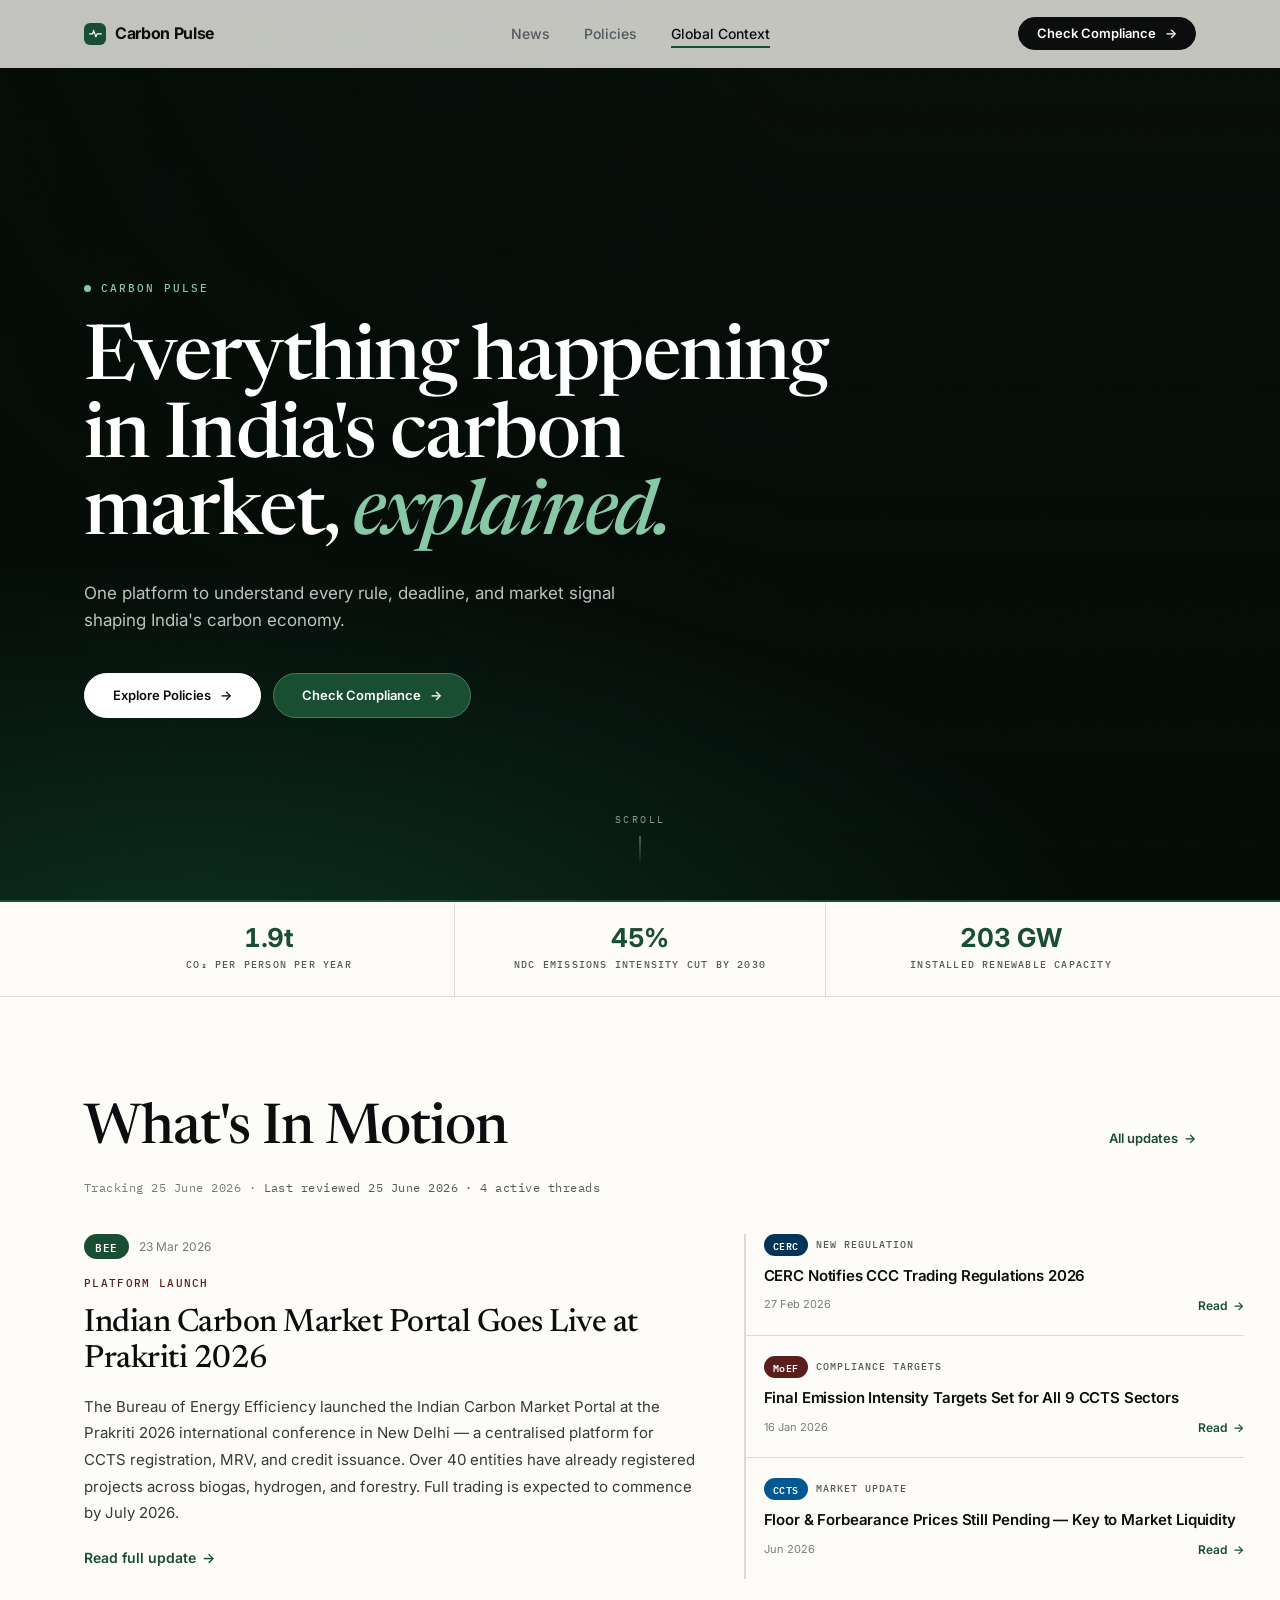
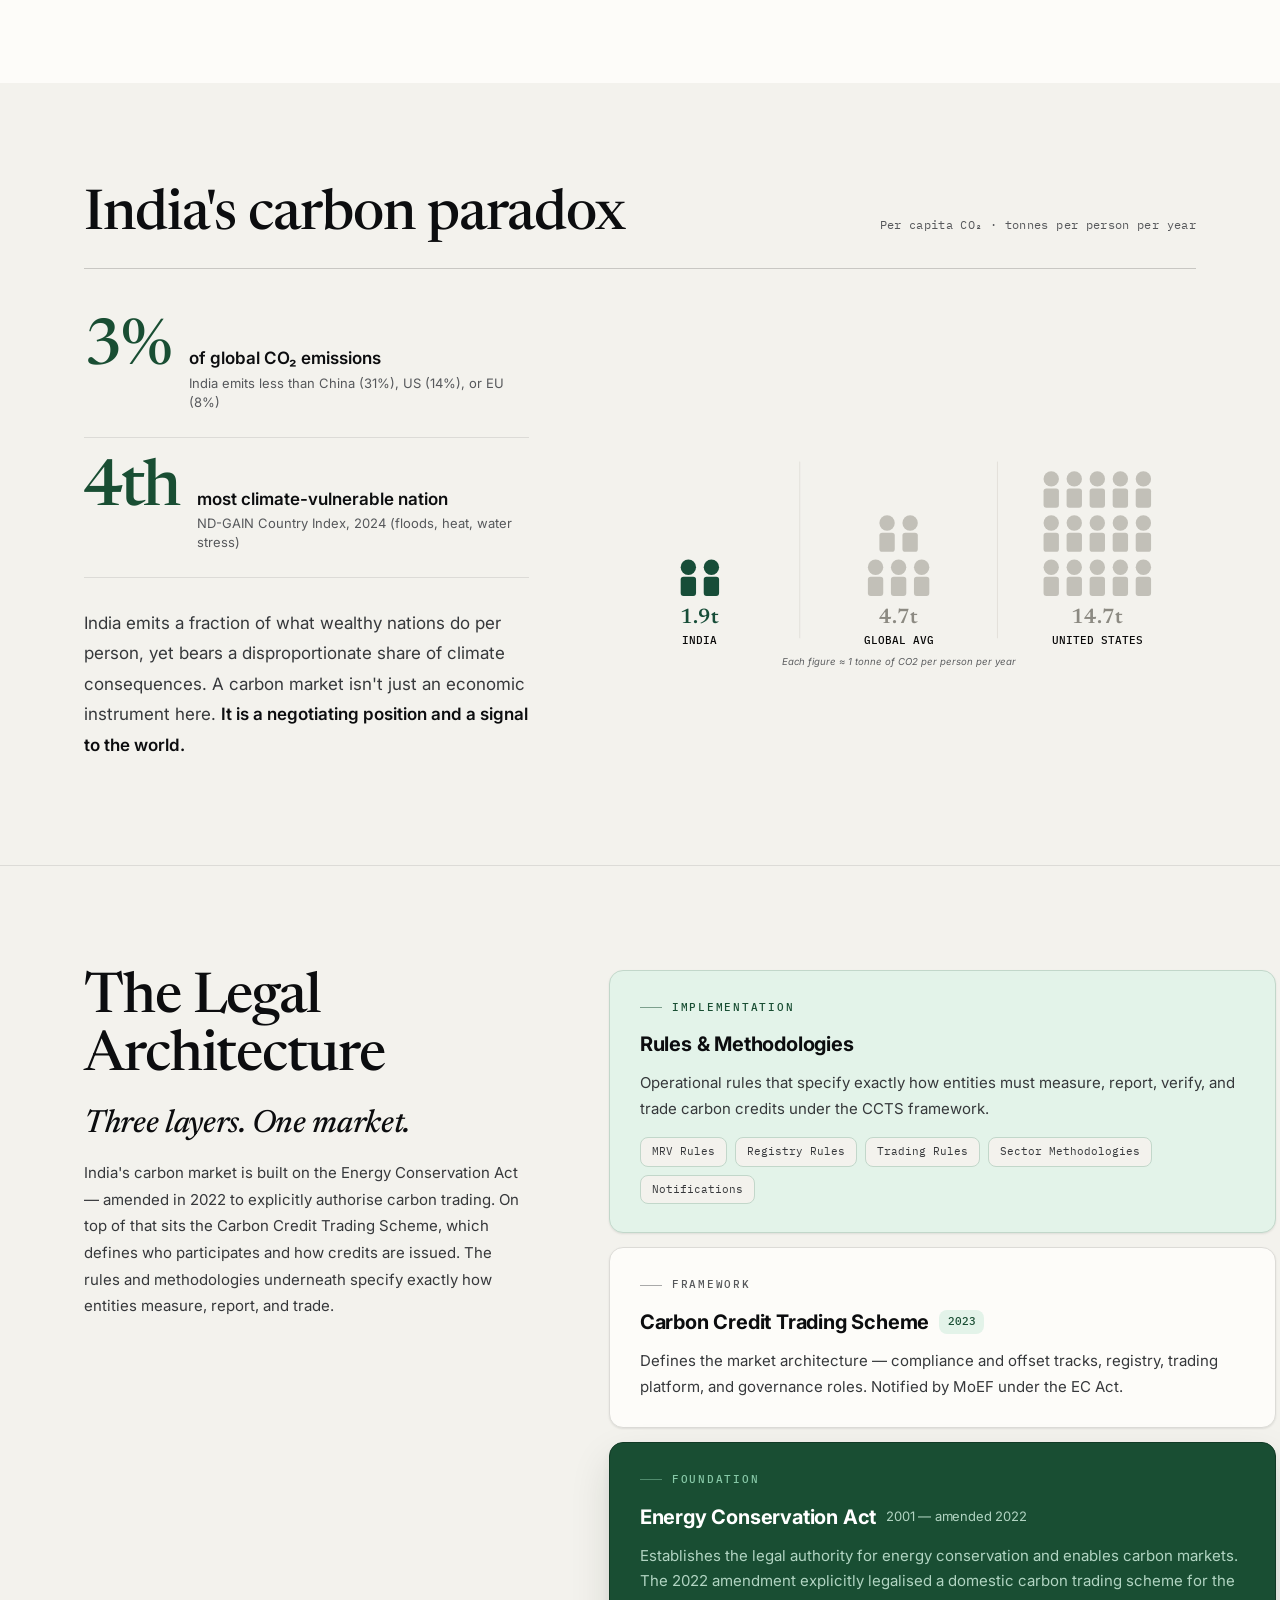
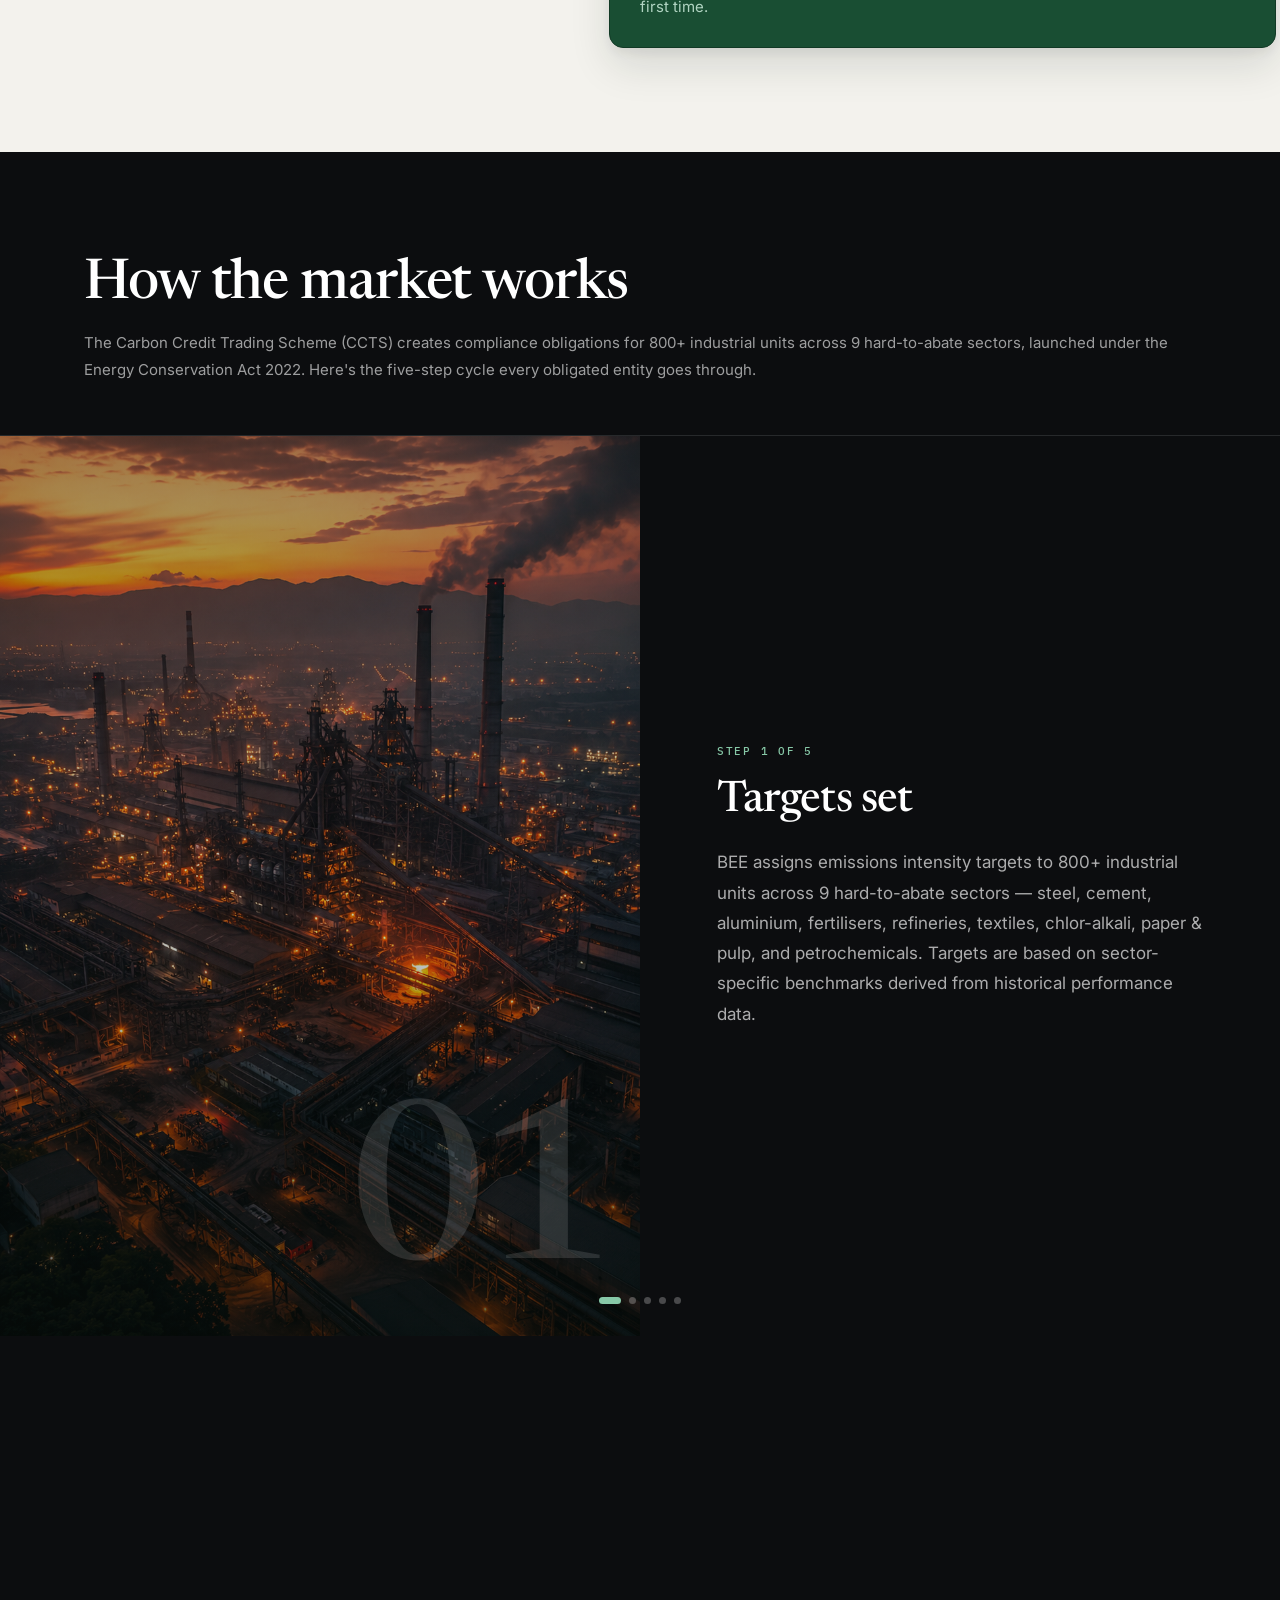
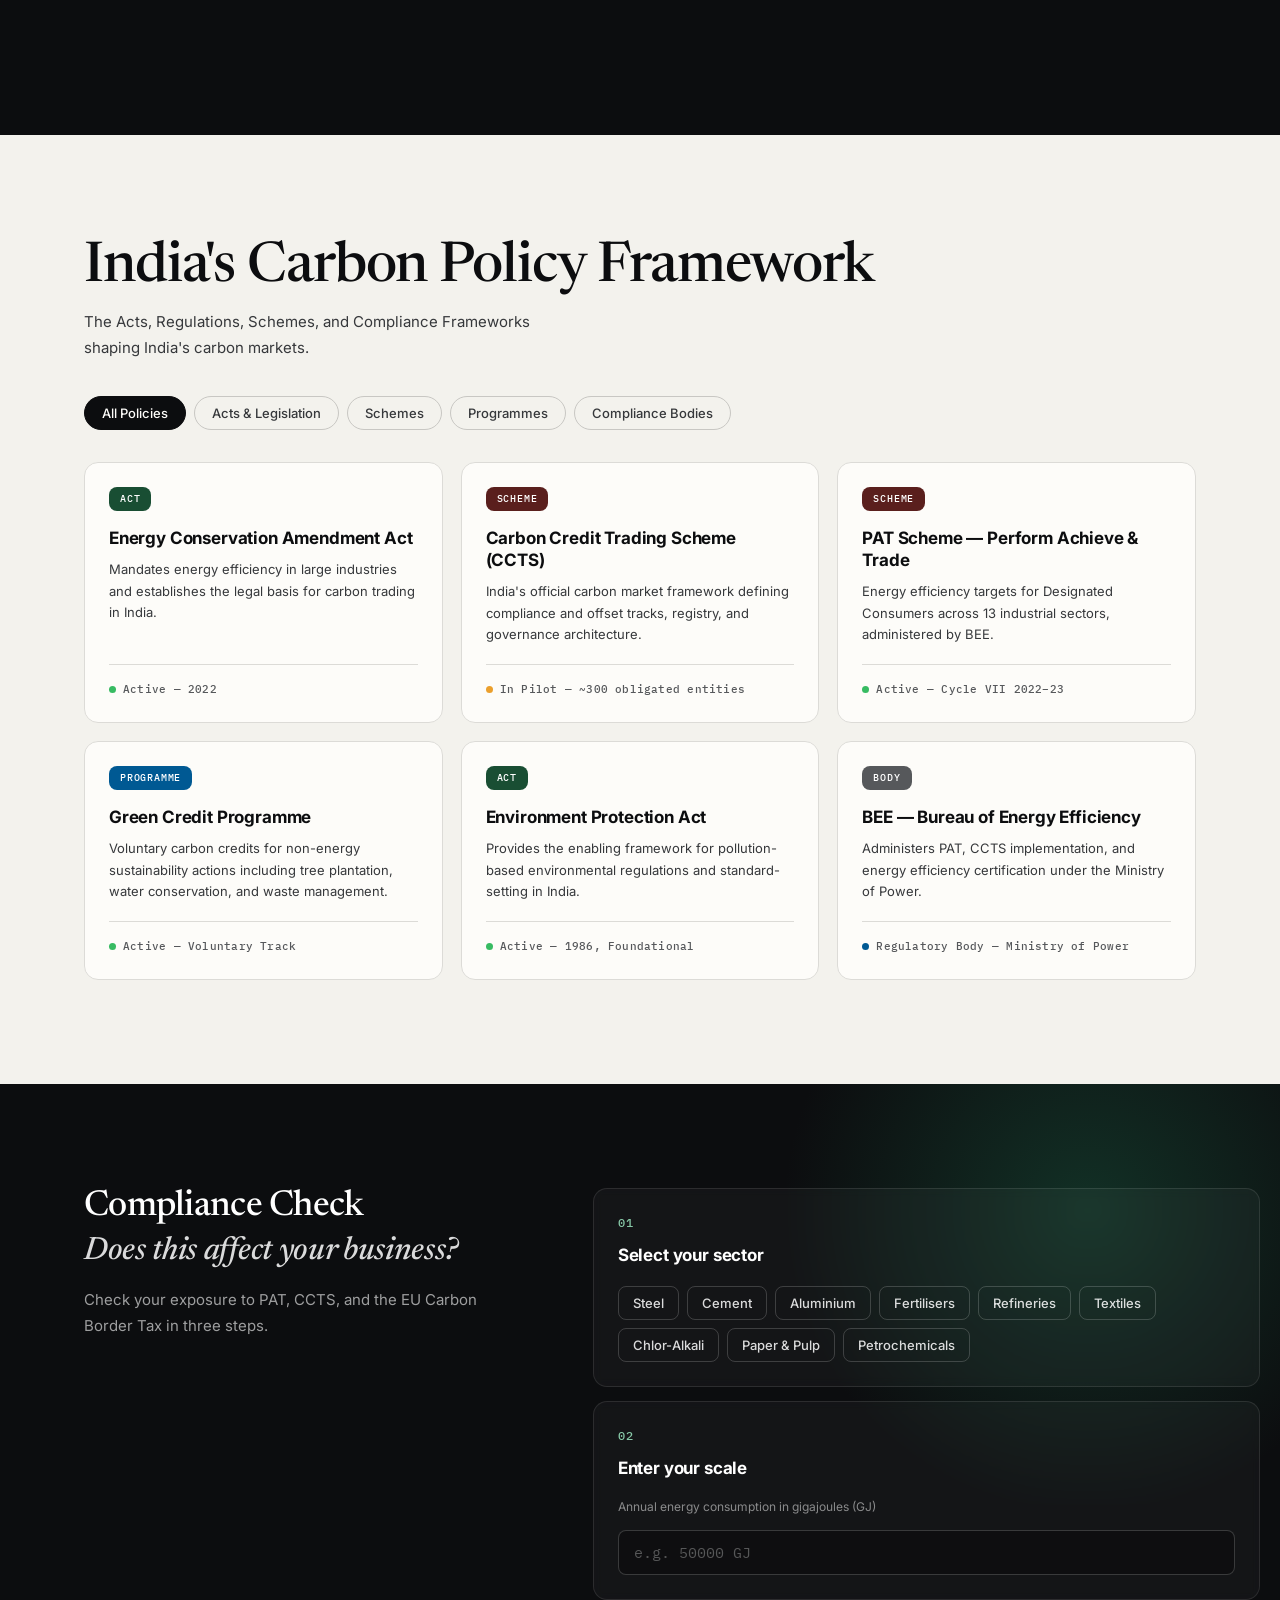
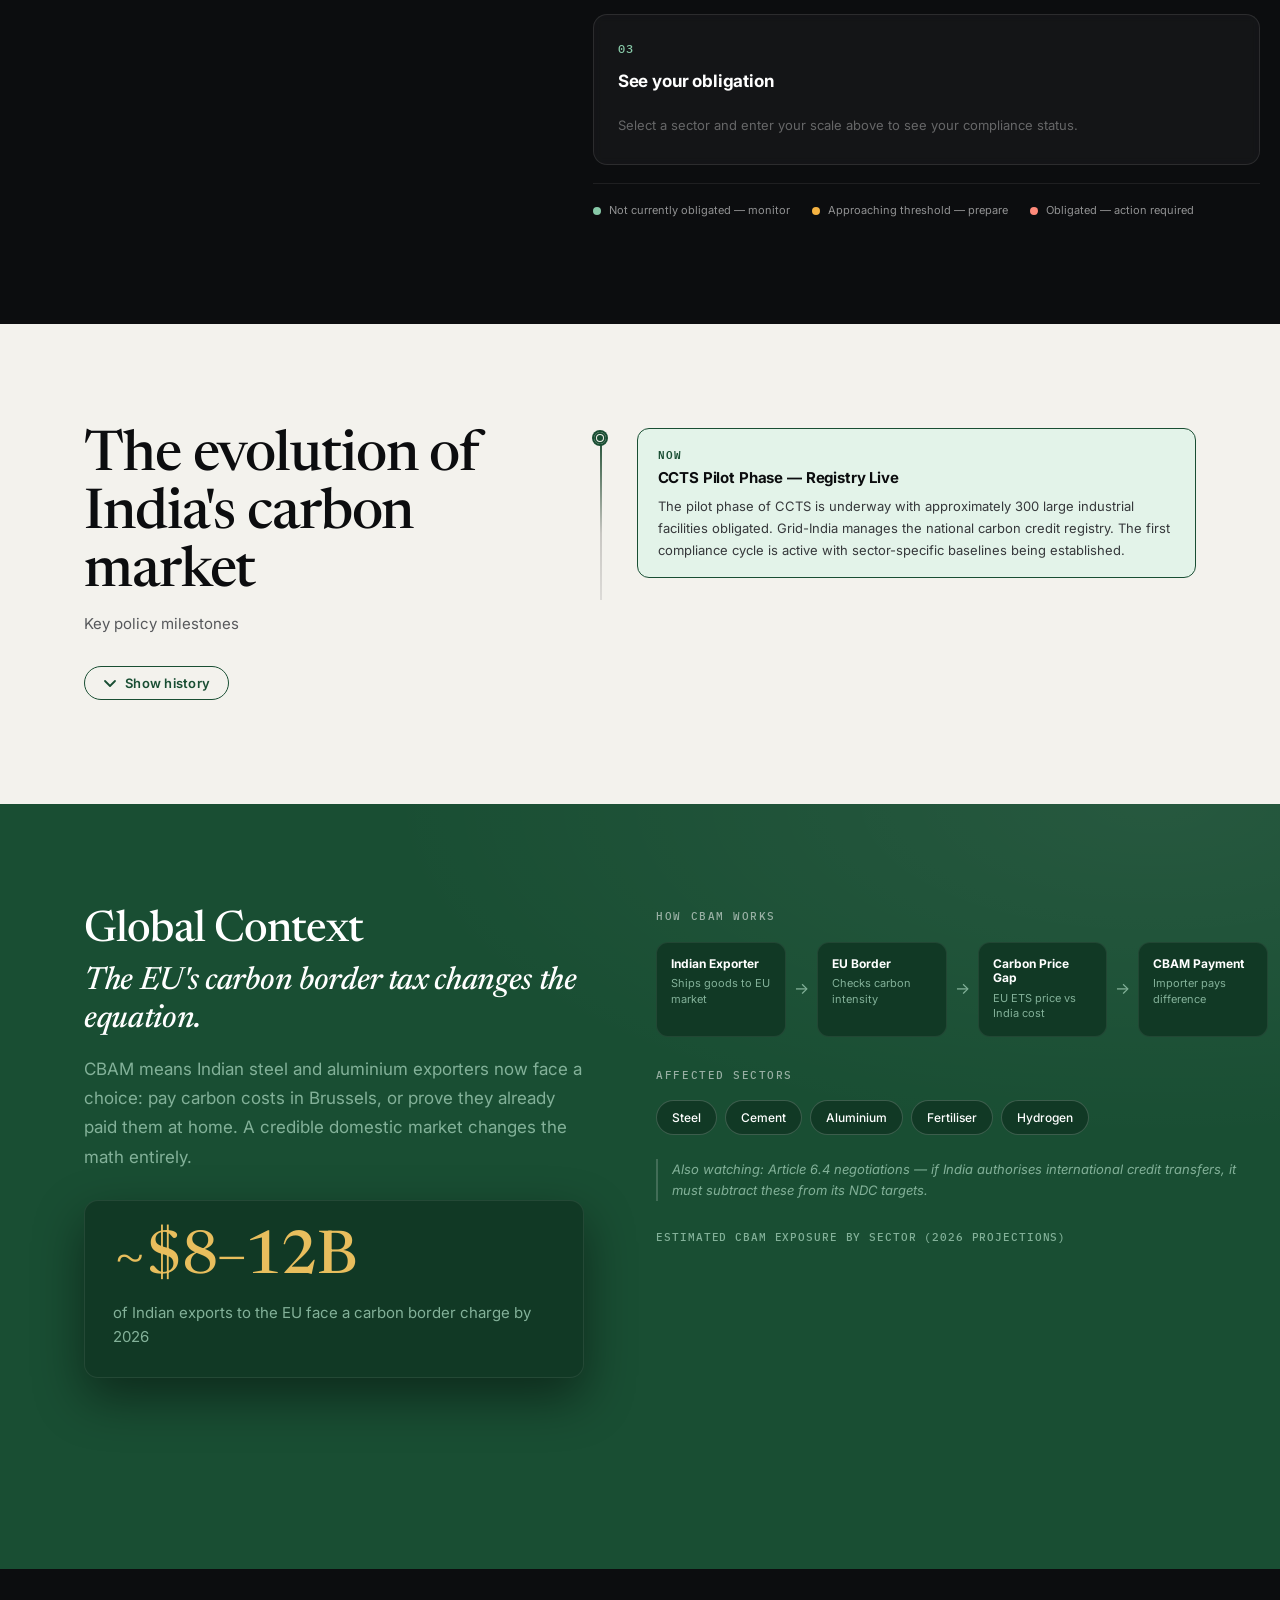
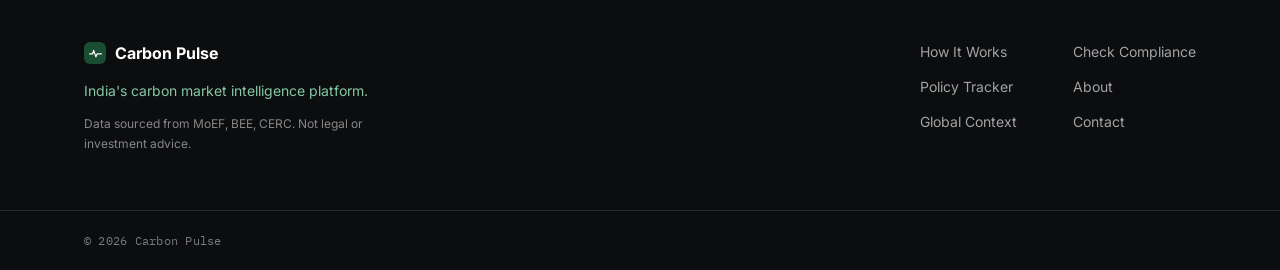
==== india-carbon-monitor.html @ b90de079 "Fix Compliance Check heading to single line" ====
<!DOCTYPE html>
<html lang="en">
<head>
  <meta charset="UTF-8" />
  <script>document.documentElement.classList.add('js');</script>
  <meta name="viewport" content="width=device-width, initial-scale=1.0" />
  <title>Carbon Pulse — India's Carbon Market Intelligence</title>
  <meta name="description" content="Carbon Pulse — India's carbon market intelligence platform. Understand every rule, deadline, and market signal shaping India's carbon economy: CCTS, PAT, the EU carbon border tax (CBAM), and compliance across 9 hard-to-abate sectors." />
  <meta name="theme-color" content="#174D38" />
  <link rel="canonical" href="https://cleolaw-sketch.github.io/carbon-pulse/" />
  <link rel="icon" href="favicon.svg" type="image/svg+xml" />

  <!-- Social -->
  <meta property="og:type" content="website" />
  <meta property="og:title" content="Carbon Pulse — India's Carbon Market Intelligence" />
  <meta property="og:description" content="One platform to understand every rule, deadline, and market signal shaping India's carbon economy." />
  <meta property="og:url" content="https://cleolaw-sketch.github.io/carbon-pulse/" />
  <meta property="og:image" content="https://images.unsplash.com/photo-1756093158082-37e567772896?w=1200&auto=format&fit=crop&q=80" />
  <meta name="twitter:card" content="summary_large_image" />

  <!-- Fonts -->
  <link rel="preconnect" href="https://fonts.googleapis.com" />
  <link rel="preconnect" href="https://fonts.gstatic.com" crossorigin />
  <link href="https://fonts.googleapis.com/css2?family=IBM+Plex+Mono:wght@400;500;600&family=Inter:wght@400;500;600;700;800&family=Newsreader:ital,opsz,wght@0,6..72,400;0,6..72,500;0,6..72,600;1,6..72,400;1,6..72,500&display=swap" rel="stylesheet" />

  <!-- Hero image preload -->
  <link rel="preload" as="image" href="https://images.unsplash.com/photo-1756093158082-37e567772896?w=1600&auto=format&fit=crop&q=80" />

  <!-- Design tokens (portable system) -->
  <link rel="stylesheet" href="tokens.css" />

  <!-- Chart.js loaded without defer so it is available at DOMContentLoaded -->
  <script src="https://cdnjs.cloudflare.com/ajax/libs/Chart.js/4.4.0/chart.umd.min.js"
          integrity="sha512-SIMGYRUjwY8+gKg7nn9EItdD8LCADSDfJNutF9TPrvEo86sQmFMh6MyralfIyhADlajSxqc7G0gs7+MwWF/ogQ=="
          crossorigin="anonymous" referrerpolicy="no-referrer"></script>

  <style>
    /* Hallmark · redesign · macrostructure: Long Document (editorial scroll) · tone: institutional-editorial · anchor hue: green
     * pre-emit critique: P5 H5 E5 S5 R4 V4
     * type: Newsreader (display) + Inter (body/UI) + IBM Plex Mono (labels) · paper: warm-neutral · accent: green + reserved gold
     * tokens: tokens.css (imported) — reference tokens by name only
     */

    /* ─── RESET & BASE ─────────────────────────────────────────── */
    *, *::before, *::after { box-sizing: border-box; margin: 0; padding: 0; }
    html {
      scroll-behavior: smooth;
      font-size: 16px;
      scroll-padding-top: 88px;
      -webkit-text-size-adjust: 100%;
      overflow-x: clip;
    }
    body {
      font-family: var(--font-body);
      background: var(--paper);
      color: var(--ink);
      line-height: 1.6;
      -webkit-font-smoothing: antialiased;
      -moz-osx-font-smoothing: grayscale;
      overflow-x: clip;
    }
    img { max-width: 100%; display: block; }
    a { text-decoration: none; color: inherit; }
    button { font-family: inherit; cursor: pointer; border: none; background: none; color: inherit; }
    h1, h2, h3 { overflow-wrap: anywhere; min-width: 0; }
    ::selection { background: var(--green); color: #fff; }

    /* Focus — visible, instant, never animated */
    :focus-visible { outline: 2px solid var(--green); outline-offset: 3px; border-radius: 4px; }
    #compliance :focus-visible,
    #global :focus-visible,
    #footer :focus-visible,
    .nav-mobile-menu :focus-visible,
    #hero :focus-visible { outline-color: var(--mint); }

    /* Skip link */
    .skip-link {
      position: absolute; left: 16px; top: -64px;
      background: var(--ink); color: #fff;
      padding: 10px 18px; border-radius: 8px;
      z-index: 2000; font-size: 14px; font-weight: 600;
      transition: top var(--dur-fast) var(--ease-out);
    }
    .skip-link:focus { top: 16px; }

    /* ─── PRIMITIVES ───────────────────────────────────────────── */
    .container { max-width: var(--max-w); margin: 0 auto; padding: 0 var(--h-pad); }

    /* Grid blowout guard — let grid/flex items shrink below content min-content */
    .paradox-body > *, .legal-inner > *, .global-inner > *, .compliance-inner > *,
    .news-grid > *, .stats-inner > *, .how-card > *, .evolution-inner > * { min-width: 0; }

    .eyebrow {
      font-family: var(--font-mono);
      font-size: var(--text-xs);
      letter-spacing: 0.18em;
      text-transform: uppercase;
      font-weight: 500;
    }
    .section-heading {
      font-family: var(--font-display);
      font-size: var(--text-display-s);
      font-weight: 500;
      letter-spacing: -0.018em;
      line-height: 1.06;
      color: var(--ink);
      margin: 0;
      text-wrap: balance;
    }
    .section-subheading {
      font-family: var(--font-display);
      font-size: var(--text-3xl);
      font-weight: 500;
      font-style: italic;
      letter-spacing: -0.01em;
      line-height: 1.18;
      color: inherit;
      margin: 0 0 var(--space-md);
    }

    /* Buttons — shared voice */
    .btn {
      display: inline-flex; align-items: center; gap: 9px;
      border-radius: var(--radius-pill);
      font-weight: 600; font-size: var(--text-sm);
      line-height: 1; white-space: nowrap;
      transition: transform var(--dur-fast) var(--ease-out),
                  background var(--dur-fast) var(--ease-out),
                  color var(--dur-fast) var(--ease-out),
                  box-shadow var(--dur-fast) var(--ease-out),
                  border-color var(--dur-fast) var(--ease-out);
    }
    .btn .arrow { transition: transform var(--dur-mid) var(--ease-out); display: inline-block; }
    .btn:hover .arrow { transform: translateX(4px); }
    .btn:active { transform: translateY(1px); }

    /* Inline read-more links with nudging arrow */
    .arrow-link { display: inline-flex; align-items: center; gap: 6px; transition: color var(--dur-fast) var(--ease-out); }
    .arrow-link .arrow { transition: transform var(--dur-mid) var(--ease-out); display: inline-block; }
    .arrow-link:hover .arrow { transform: translateX(4px); }

    /* Scroll-reveal (JS-gated so no-JS shows everything) */
    .js [data-reveal] {
      opacity: 0; transform: translateY(20px);
      transition: opacity var(--dur-slow) var(--ease-out), transform var(--dur-slow) var(--ease-out);
    }
    .js [data-reveal].revealed { opacity: 1; transform: none; }

    /* ─── 1. NAV ───────────────────────────────────────────────── */
    #nav {
      position: fixed; top: 0; left: 0; right: 0;
      height: 68px; z-index: 1000;
      background: color-mix(in oklab, var(--paper) 80%, transparent);
      backdrop-filter: saturate(150%) blur(12px);
      -webkit-backdrop-filter: saturate(150%) blur(12px);
      border-bottom: 1px solid transparent;
      transition: background var(--dur-mid) var(--ease-out), border-color var(--dur-mid) var(--ease-out), box-shadow var(--dur-mid) var(--ease-out);
    }
    #nav.scrolled {
      background: color-mix(in oklab, var(--paper-2) 88%, transparent);
      border-bottom-color: var(--line);
      box-shadow: var(--shadow-sm);
    }
    .nav-inner {
      max-width: var(--max-w); margin: 0 auto;
      padding: 0 var(--h-pad); height: 100%;
      display: grid; grid-template-columns: 1fr auto 1fr; align-items: center;
    }
    .nav-logo {
      display: inline-flex; align-items: center; gap: 9px;
      font-weight: 700; font-size: 16px; color: var(--ink);
      letter-spacing: -0.02em; white-space: nowrap;
    }
    .nav-logo .pulse-mark {
      width: 22px; height: 22px; flex-shrink: 0;
      display: grid; place-items: center;
      background: var(--green); border-radius: 6px;
    }
    .nav-logo .pulse-mark svg { width: 15px; height: 15px; display: block; }
    .nav-links { display: flex; gap: 34px; list-style: none; }
    .nav-links a {
      position: relative;
      font-size: 14px; font-weight: 500; color: var(--ink-3);
      padding: 4px 0;
      transition: color var(--dur-fast) var(--ease-out);
    }
    .nav-links a::after {
      content: ''; position: absolute; left: 0; right: 0; bottom: -2px; height: 1.5px;
      background: var(--green); transform: scaleX(0); transform-origin: left;
      transition: transform var(--dur-mid) var(--ease-out);
    }
    .nav-links a:hover, .nav-links a.active { color: var(--ink); }
    .nav-links a:hover::after, .nav-links a.active::after { transform: scaleX(1); }
    .nav-ctas { justify-self: end; display: flex; gap: 10px; align-items: center; }

    .btn-solid {
      padding: 9px 18px;
      border: 1px solid var(--ink); background: var(--ink); color: var(--paper-2);
    }
    .btn-solid:hover { background: var(--green); border-color: var(--green); box-shadow: var(--shadow-md); }

    /* Hamburger → X */
    .nav-hamburger {
      display: none; flex-direction: column; gap: 5px;
      cursor: pointer; padding: 8px; background: none; border: none;
    }
    .nav-hamburger span {
      display: block; width: 22px; height: 2px; background: var(--ink); border-radius: 2px;
      transition: transform var(--dur-mid) var(--ease-out), opacity var(--dur-fast) var(--ease-out);
    }
    .nav-hamburger.open span:nth-child(1) { transform: translateY(7px) rotate(45deg); }
    .nav-hamburger.open span:nth-child(2) { opacity: 0; }
    .nav-hamburger.open span:nth-child(3) { transform: translateY(-7px) rotate(-45deg); }

    .nav-mobile-menu {
      position: fixed; top: 68px; left: 0; right: 0;
      background: var(--paper-2); border-bottom: 1px solid var(--line);
      padding: 20px var(--h-pad) 28px; z-index: 999;
      display: flex; flex-direction: column; gap: 18px;
      transform: translateY(-12px); opacity: 0; pointer-events: none; visibility: hidden;
      box-shadow: var(--shadow-md);
      transition: opacity var(--dur-mid) var(--ease-out), transform var(--dur-mid) var(--ease-out), visibility var(--dur-mid);
    }
    .nav-mobile-menu.open { transform: translateY(0); opacity: 1; pointer-events: auto; visibility: visible; }
    .nav-mobile-menu a { font-size: 16px; color: var(--ink); font-weight: 500; }
    .nav-mobile-ctas { display: flex; gap: 10px; margin-top: 6px; }

    /* ─── 2. HERO ──────────────────────────────────────────────── */
    #hero {
      min-height: 100vh;
      background-color: #080e0a;
      position: relative; display: flex; align-items: center; overflow: hidden;
    }
    #hero-bg-img {
      position: absolute; inset: 0; width: 100%; height: 100%;
      object-fit: cover; object-position: center 30%;
      pointer-events: none; z-index: 0;
      transform: scale(1.06);
      animation: heroDrift 24s var(--ease-in-out) infinite alternate;
    }
    @keyframes heroDrift { to { transform: scale(1.12) translateY(-1.5%); } }
    #hero::before {
      content: ''; position: absolute; inset: 0; z-index: 1; pointer-events: none;
      background:
        radial-gradient(120% 80% at 15% 110%, rgba(15,56,40,0.78) 0%, transparent 60%),
        linear-gradient(to top, rgba(4,12,7,0.97) 0%, rgba(4,12,7,0.72) 38%, rgba(4,12,7,0.32) 74%, rgba(4,12,7,0.12) 100%),
        linear-gradient(to right, rgba(4,12,7,0.7) 0%, transparent 62%);
    }
    /* Film grain — premium tactile */
    #hero::after {
      content: ''; position: absolute; inset: 0; z-index: 2; pointer-events: none;
      opacity: 0.5; mix-blend-mode: overlay;
      background-image: url("data:image/svg+xml,%3Csvg xmlns='http://www.w3.org/2000/svg' width='160' height='160'%3E%3Cfilter id='n'%3E%3CfeTurbulence type='fractalNoise' baseFrequency='0.85' numOctaves='2' stitchTiles='stitch'/%3E%3C/filter%3E%3Crect width='100%25' height='100%25' filter='url(%23n)' opacity='0.45'/%3E%3C/svg%3E");
    }
    #hero-bg-svg { display: none; }
    .hero-content {
      position: relative; z-index: 3;
      max-width: var(--max-w); margin: 0 auto;
      padding: 92px var(--h-pad) 0; width: 100%;
    }
    .hero-label {
      color: var(--mint); margin-bottom: 26px;
      display: inline-flex; align-items: center; gap: 10px;
    }
    .hero-label::before {
      content: ''; width: 7px; height: 7px; border-radius: 50%;
      background: var(--mint); box-shadow: 0 0 0 0 var(--mint);
      animation: livePulse 2.6s var(--ease-out) infinite;
    }
    @keyframes livePulse {
      0% { box-shadow: 0 0 0 0 rgba(107,191,160,0.6); }
      70%, 100% { box-shadow: 0 0 0 9px rgba(107,191,160,0); }
    }
    .hero-headline {
      font-family: var(--font-display);
      font-size: var(--text-display);
      font-weight: 500;
      color: #fff;
      line-height: 1.02;
      letter-spacing: -0.025em;
      max-width: 16ch;
      text-wrap: balance;
    }
    .hero-headline em { font-style: italic; color: var(--mint); }
    .hero-sub {
      font-family: var(--font-body);
      font-size: var(--text-lg);
      color: rgba(255,255,255,0.74);
      max-width: 50ch; margin-top: 24px; line-height: 1.62; font-weight: 400;
    }
    .hero-ctas { display: flex; gap: 12px; margin-top: 38px; flex-wrap: wrap; }
    .hero-btn-white {
      padding: 15px 28px;
      background: #fff; color: var(--ink); border: 1px solid #fff;
    }
    .hero-btn-white:hover { background: var(--paper); box-shadow: 0 8px 28px rgba(0,0,0,0.3); transform: translateY(-2px); }
    .hero-btn-green {
      padding: 15px 28px;
      background: var(--green); color: #fff; border: 1px solid color-mix(in oklab, var(--mint) 40%, var(--green));
    }
    .hero-btn-green:hover { background: var(--green-700); box-shadow: 0 8px 28px rgba(15,56,40,0.5); transform: translateY(-2px); }
    .hero-scroll-indicator {
      position: absolute; bottom: 34px; left: 50%; transform: translateX(-50%); z-index: 3;
      color: rgba(255,255,255,0.55); font-family: var(--font-mono);
      font-size: 10px; letter-spacing: 0.25em; text-transform: uppercase;
      display: flex; flex-direction: column; align-items: center; gap: 8px;
      transition: opacity var(--dur-mid) var(--ease-out);
    }
    .hero-scroll-indicator::after {
      content: ''; width: 1px; height: 30px;
      background: linear-gradient(to bottom, rgba(255,255,255,0.6), transparent);
      animation: scrollNudge 2s var(--ease-in-out) infinite;
      transform-origin: top;
    }
    @keyframes scrollNudge { 0%,100% { transform: scaleY(0.4); opacity: 0.4; } 50% { transform: scaleY(1); opacity: 1; } }

    /* ─── 3. STATS BAR ─────────────────────────────────────────── */
    #stats-bar { background: var(--paper-2); border-bottom: 1px solid var(--line); position: relative; }
    #stats-bar::before { content: ''; position: absolute; top: 0; left: 0; right: 0; height: 2px; background: var(--green); }
    .stats-inner {
      max-width: var(--max-w); margin: 0 auto; padding: 0 var(--h-pad);
      display: flex; align-items: stretch; min-height: 96px;
    }
    .stat-item {
      flex: 1; display: flex; flex-direction: column; align-items: center; justify-content: center;
      gap: 7px; padding: 18px 16px; border-right: 1px solid var(--line);
      transition: background var(--dur-fast) var(--ease-out);
    }
    .stat-item:last-child { border-right: none; }
    .stat-item:hover { background: none; }
    .stat-value {
      font-family: var(--font-body); font-size: 26px; font-weight: 700; color: var(--green);
      line-height: 1; font-variant-numeric: tabular-nums; letter-spacing: -0.01em;
    }
    .stat-label {
      font-family: var(--font-mono); font-size: 10px; color: var(--ink-3);
      text-transform: uppercase; letter-spacing: 0.12em; text-align: center; font-weight: 500; line-height: 1.4;
    }

    /* ─── 4. WHAT CHANGED THIS WEEK ────────────────────────────── */
    #news { padding: var(--section-pad) 0; background: var(--paper-2); }
    .news-inner { max-width: var(--max-w); margin: 0 auto; padding: 0 var(--h-pad); }
    .news-header { display: flex; align-items: baseline; justify-content: space-between; margin-bottom: 4px; flex-wrap: wrap; gap: 12px; }
    .news-eyebrow { color: var(--maroon); }
    .news-all-link { font-size: 13px; color: var(--green); font-weight: 600; }
    .news-date-line { font-family: var(--font-mono); font-size: 12px; color: var(--ink-4); margin: 18px 0 36px; letter-spacing: 0.04em; }
    .news-grid { display: grid; grid-template-columns: 55% 45%; gap: 48px; }
    .news-featured-meta { display: flex; align-items: center; gap: 10px; margin-bottom: 16px; flex-wrap: wrap; }
    .inst-pill { font-family: var(--font-mono); font-size: 11px; font-weight: 600; color: #fff; padding: 4px 11px; border-radius: var(--radius-pill); letter-spacing: 0.06em; }
    .inst-ccts { background: var(--policy-blue); }
    .inst-bee  { background: var(--green); }
    .inst-moef { background: var(--maroon); }
    .inst-cerc { background: color-mix(in oklab, var(--policy-blue) 70%, black); }
    .news-date { font-size: 12px; color: var(--ink-4); }
    .news-tag { font-family: var(--font-mono); font-size: 11px; font-weight: 500; letter-spacing: 0.12em; text-transform: uppercase; color: var(--maroon); margin-bottom: 12px; }
    .news-featured-title { font-family: var(--font-display); font-size: var(--text-3xl); font-weight: 500; color: var(--ink); line-height: 1.14; margin-bottom: 16px; letter-spacing: -0.015em; }
    .news-featured-summary { font-size: var(--text-md); color: var(--ink-2); line-height: 1.78; margin-bottom: 18px; }
    .news-read-link { font-size: 14px; color: var(--green); font-weight: 600; }
    .news-sidebar { display: flex; flex-direction: column; }
    .news-story {
      padding: 20px 0 20px 18px; border-left: 2px solid var(--line);
      border-bottom: 1px solid var(--line); transition: border-left-color var(--dur-mid) var(--ease-out), padding-left var(--dur-mid) var(--ease-out);
    }
    .news-story:first-child { padding-top: 0; }
    .news-story:last-child { border-bottom: none; }
    .news-story:hover { border-left-color: var(--green); padding-left: 24px; }
    .news-story-meta { display: flex; align-items: center; gap: 8px; margin-bottom: 9px; flex-wrap: wrap; }
    .news-story-type { font-family: var(--font-mono); font-size: 10px; font-weight: 500; letter-spacing: 0.1em; text-transform: uppercase; color: var(--ink-3); }
    .news-story-title { font-size: var(--text-md); font-weight: 600; color: var(--ink); line-height: 1.4; margin-bottom: 10px; letter-spacing: -0.01em; }
    .news-story-footer { display: flex; align-items: center; justify-content: space-between; }
    .news-story-date { font-size: 11px; color: var(--ink-4); }
    .news-story-link { font-size: 12px; color: var(--green); font-weight: 600; }

    /* ─── 5. CARBON PARADOX ────────────────────────────────────── */
    #paradox { padding: var(--section-pad) 0; background: var(--paper); }
    .paradox-inner { max-width: var(--max-w); margin: 0 auto; padding: 0 var(--h-pad); }
    .paradox-header { display: flex; align-items: baseline; justify-content: space-between; margin-bottom: 52px; padding-bottom: 22px; border-bottom: 1px solid var(--line-2); flex-wrap: wrap; gap: 12px; }
    .paradox-header-note { font-family: var(--font-mono); font-size: 12px; color: var(--ink-3); letter-spacing: 0.03em; }
    .paradox-body { display: grid; grid-template-columns: 40% 1fr; gap: 72px; align-items: center; }
    .paradox-left { display: flex; flex-direction: column; }
    .paradox-callout { display: flex; align-items: baseline; gap: 18px; padding: 24px 0; border-bottom: 1px solid var(--line); }
    .paradox-callout:first-child { padding-top: 0; }
    .paradox-num {
      font-family: var(--font-display); font-size: clamp(3rem, 5vw, 4.25rem); font-weight: 500;
      color: var(--green); line-height: 0.9; letter-spacing: -0.03em; flex-shrink: 0; font-variant-numeric: lining-nums;
    }
    .paradox-callout-label { font-size: var(--text-lg); font-weight: 600; color: var(--ink); line-height: 1.3; margin-bottom: 4px; }
    .paradox-callout-sub { font-size: 13px; color: var(--ink-3); line-height: 1.5; }
    .paradox-text { font-size: var(--text-lg); color: var(--ink-2); line-height: 1.8; margin-top: 30px; max-width: 46ch; }
    .paradox-text strong { color: var(--ink); font-weight: 600; }
    .isotype-chart { width: 100%; display: block; }
    .isotype-caption { font-size: 11px; color: var(--ink-3); font-style: italic; margin-top: 14px; text-align: center; }

    /* ─── 6. LEGAL ARCHITECTURE ────────────────────────────────── */
    #legal { padding: var(--section-pad) 0; background: var(--paper); border-top: 1px solid var(--line); }
    .legal-inner { max-width: var(--max-w); margin: 0 auto; padding: 0 var(--h-pad); display: grid; grid-template-columns: 40% 60%; gap: 80px; align-items: start; }
    .legal-left { position: sticky; top: 112px; }
    .legal-left .eyebrow { color: var(--green); margin-bottom: 22px; display: block; }
    .legal-headline { font-family: var(--font-display); font-size: var(--text-display-s); font-weight: 500; color: var(--ink); line-height: 1.04; letter-spacing: -0.02em; margin-bottom: 20px; }
    .legal-sub { font-size: var(--text-md); color: var(--ink-2); line-height: 1.78; }
    .legal-right { display: flex; flex-direction: column; gap: 14px; position: relative; }
    .strata-card {
      border-radius: var(--radius-card); padding: 28px 30px; border: 1px solid var(--line);
      background: var(--paper-2); box-shadow: var(--shadow-sm);
      transition: transform var(--dur-mid) var(--ease-out), box-shadow var(--dur-mid) var(--ease-out);
    }
    .strata-card:hover { transform: translateY(-3px); box-shadow: var(--shadow-md); }
    .strata-card-layer { font-family: var(--font-mono); font-size: 11px; text-transform: uppercase; letter-spacing: 0.16em; font-weight: 500; margin-bottom: 12px; display: flex; align-items: center; gap: 10px; }
    .strata-card-layer::before { content: ''; width: 22px; height: 1px; background: currentColor; opacity: 0.5; }
    .strata-card-title { font-size: var(--text-xl); font-weight: 700; margin-bottom: 10px; display: flex; align-items: center; gap: 10px; flex-wrap: wrap; letter-spacing: -0.01em; }
    .strata-year-tag { font-family: var(--font-mono); font-size: 11px; font-weight: 500; color: var(--green); background: var(--green-tint); padding: 3px 9px; border-radius: var(--radius-tag); }
    .strata-sub { font-size: var(--text-md); line-height: 1.7; }
    .strata-pills { display: flex; flex-wrap: wrap; gap: 8px; margin-top: 16px; }
    .strata-pill { font-family: var(--font-mono); font-size: 11px; color: var(--ink-2); background: var(--paper); border: 1px solid var(--green-line); border-radius: var(--radius-tag); padding: 5px 11px; font-weight: 400; transition: background var(--dur-fast) var(--ease-out), color var(--dur-fast) var(--ease-out); }
    .strata-pill:hover { background: var(--green-tint); color: var(--green); }
    .strata-impl { background: var(--green-tint); border-color: var(--green-line); }
    .strata-impl .strata-card-layer { color: var(--green); }
    .strata-impl .strata-sub { color: var(--ink-2); }
    .strata-framework .strata-card-layer { color: var(--ink-3); }
    .strata-framework .strata-sub { color: var(--ink-2); }
    .strata-foundation { background: var(--green); border-color: var(--green-deep); box-shadow: var(--shadow-lg); }
    .strata-foundation .strata-card-layer { color: var(--mint); }
    .strata-foundation .strata-card-title { color: #fff; }
    .strata-foundation .strata-card-title span { color: var(--mint-pale) !important; }
    .strata-foundation .strata-sub { color: var(--mint-pale); }

    /* ─── 7. HOW IT WORKS (sticky) ─────────────────────────────── */
    #how-it-works { background: var(--ink); }
    .how-header { max-width: var(--max-w); margin: 0 auto; padding: var(--section-pad) var(--h-pad) 52px; }
    .how-header .eyebrow { color: var(--mint); display: block; margin-bottom: 18px; }
    .how-headline { font-family: var(--font-display); font-size: var(--text-display-s); font-weight: 500; color: #fff; letter-spacing: -0.02em; margin: 0; line-height: 1.04; }
    .how-header-intro { font-size: var(--text-md); color: rgba(255,255,255,0.6); line-height: 1.75; margin-top: 16px; max-width: 100%; }
    .how-sticky-outer { position: relative; height: calc(5 * 100vh); border-top: 1px solid var(--line-dk); }
    .how-sticky-inner { position: sticky; top: 0; height: 100vh; overflow: hidden; background: var(--ink); }
    .how-card { position: absolute; inset: 0; display: grid; grid-template-columns: 1fr 1fr; opacity: 0; transition: opacity var(--dur-slow) var(--ease-out); pointer-events: none; }
    .how-card.active { opacity: 1; pointer-events: auto; }
    .how-card-visual { background: var(--green-deep); display: flex; align-items: flex-end; padding: 52px; position: relative; overflow: hidden; }
    .how-card-visual-img { position: absolute; inset: 0; width: 100%; height: 100%; object-fit: cover; opacity: 0.92; }
    .how-card-visual::after { content: ''; position: absolute; inset: 0; background: linear-gradient(to top, rgba(8,14,10,0.62) 0%, rgba(8,14,10,0.12) 50%, rgba(8,14,10,0.32) 100%); }
    .how-card-visual-num { font-family: var(--font-display); font-size: clamp(120px, 18vw, 220px); font-weight: 500; color: rgba(255,255,255,0.12); line-height: 1; letter-spacing: -0.04em; position: absolute; bottom: 20px; right: 36px; z-index: 1; pointer-events: none; user-select: none; }
    .how-card-visual-tag { position: relative; z-index: 2; font-family: var(--font-mono); font-size: 11px; font-weight: 500; letter-spacing: 0.14em; text-transform: uppercase; color: var(--mint); background: rgba(0,0,0,0.35); padding: 6px 14px; border-radius: var(--radius-pill); backdrop-filter: blur(4px); }
    .how-card-text { display: flex; flex-direction: column; justify-content: center; padding: 64px clamp(32px, 6vw, 88px); background: var(--ink); }
    .how-card-step { font-family: var(--font-mono); font-size: 11px; font-weight: 500; letter-spacing: 0.16em; text-transform: uppercase; color: var(--mint); margin-bottom: 18px; }
    .how-card-title { font-family: var(--font-display); font-size: var(--text-4xl); font-weight: 500; color: #fff; line-height: 1.08; letter-spacing: -0.02em; margin-bottom: 22px; }
    .how-card-desc { font-size: var(--text-lg); color: rgba(255,255,255,0.66); line-height: 1.78; max-width: 50ch; }
    .how-progress { position: absolute; bottom: 32px; left: 50%; transform: translateX(-50%); display: flex; gap: 8px; z-index: 10; }
    .how-prog-dot { width: 7px; height: 7px; border-radius: 50%; background: rgba(255,255,255,0.25); transition: background var(--dur-mid) var(--ease-out), transform var(--dur-mid) var(--ease-out), width var(--dur-mid) var(--ease-out); }
    .how-prog-dot.active { background: var(--mint); width: 22px; border-radius: var(--radius-pill); }

    /* ─── 8. POLICY LANDSCAPE ──────────────────────────────────── */
    #policy { padding: var(--section-pad) 0; background: var(--paper); }
    .policy-inner { max-width: var(--max-w); margin: 0 auto; padding: 0 var(--h-pad); }
    .policy-header { margin-bottom: 36px; }
    .policy-header .eyebrow { color: var(--green); display: block; margin-bottom: 16px; }
    .policy-heading { font-family: var(--font-display); font-size: var(--text-display-s); font-weight: 500; color: var(--ink); letter-spacing: -0.02em; margin-bottom: 12px; line-height: 1.04; }
    .policy-sub { font-size: var(--text-md); color: var(--ink-2); max-width: 56ch; line-height: 1.7; }
    .filter-tabs { display: flex; gap: 8px; flex-wrap: wrap; margin-bottom: 32px; }
    .filter-tab { padding: 8px 17px; border-radius: var(--radius-pill); font-size: 13px; font-weight: 500; cursor: pointer; border: 1px solid var(--line-2); background: transparent; color: var(--ink-2); transition: all var(--dur-fast) var(--ease-out); }
    .filter-tab:hover { border-color: var(--ink); color: var(--ink); }
    .filter-tab.active { background: var(--ink); color: var(--paper-2); border-color: var(--ink); }
    .policy-grid { display: grid; grid-template-columns: repeat(3, minmax(0,1fr)); gap: 18px; align-content: start; }
    .policy-card {
      position: relative; background: var(--paper-2); border: 1px solid var(--line); border-radius: var(--radius-card);
      padding: 24px; overflow: hidden; display: flex; flex-direction: column;
      transition: box-shadow var(--dur-mid) var(--ease-out), transform var(--dur-mid) var(--ease-out), border-color var(--dur-mid) var(--ease-out);
    }
    .policy-card::before { content: ''; position: absolute; top: 0; left: 0; width: 100%; height: 3px; background: var(--accent, var(--green)); transform: scaleX(0); transform-origin: left; transition: transform var(--dur-mid) var(--ease-out); }
    .policy-card:hover { box-shadow: var(--shadow-md); transform: translateY(-3px); border-color: var(--line-2); }
    .policy-card:hover::before { transform: scaleX(1); }
    .policy-card.hidden { display: none; }
    .policy-card-tag { align-self: flex-start; font-family: var(--font-mono); font-size: 10px; font-weight: 500; letter-spacing: 0.08em; text-transform: uppercase; padding: 4px 11px; border-radius: var(--radius-tag); margin-bottom: 16px; color: #fff; }
    .tag-act { background: var(--green); }
    .tag-scheme { background: var(--maroon); }
    .tag-programme { background: var(--policy-blue); }
    .tag-body { background: var(--ink-3); }
    .policy-card-title { font-size: var(--text-lg); font-weight: 700; color: var(--ink); margin-bottom: 10px; line-height: 1.3; letter-spacing: -0.01em; }
    .policy-card-desc { font-size: var(--text-sm); color: var(--ink-2); line-height: 1.65; margin-bottom: 18px; }
    .policy-card-status { display: flex; align-items: center; gap: 7px; font-size: 11px; color: var(--ink-3); font-weight: 500; font-family: var(--font-mono); letter-spacing: 0.02em; margin-top: auto; padding-top: 16px; border-top: 1px solid var(--line); }
    .status-dot { width: 7px; height: 7px; border-radius: 50%; background: var(--signal-ok); flex-shrink: 0; }
    .status-dot.pilot { background: var(--signal-warn); }
    .status-dot.body { background: var(--policy-blue); }

    /* ─── 9. COMPLIANCE CHECKER (dark) ─────────────────────────── */
    #compliance { padding: var(--section-pad) 0; background: var(--ink); position: relative; overflow: hidden; }
    #compliance::before { content: ''; position: absolute; top: -20%; right: -10%; width: 50%; height: 70%; background: radial-gradient(circle, rgba(23,77,56,0.55), transparent 70%); pointer-events: none; }
    .compliance-inner { max-width: var(--max-w); margin: 0 auto; padding: 0 var(--h-pad); display: grid; grid-template-columns: 40% 60%; gap: 64px; align-items: start; position: relative; z-index: 1; }
    .compliance-left .eyebrow { color: var(--mint); display: block; margin-bottom: 18px; }
    .compliance-headline { font-family: var(--font-display); font-size: clamp(1.8rem, 2.8vw, 2.4rem); font-weight: 500; color: #fff; line-height: 1.04; letter-spacing: -0.02em; margin-bottom: 8px; white-space: nowrap; }
    .compliance-left .section-subheading { color: rgba(255,255,255,0.85); }
    .compliance-sub { font-size: var(--text-md); color: rgba(255,255,255,0.6); line-height: 1.7; }
    .compliance-right { display: flex; flex-direction: column; gap: 14px; }
    .checker-card { background: rgba(255,255,255,0.035); border: 1px solid rgba(255,255,255,0.1); border-radius: var(--radius-card); padding: 24px; backdrop-filter: blur(4px); }
    .checker-step { font-family: var(--font-mono); font-size: 12px; color: var(--mint); font-weight: 500; margin-bottom: 10px; letter-spacing: 0.1em; }
    .checker-title { font-size: var(--text-lg); font-weight: 700; color: #fff; margin-bottom: 16px; letter-spacing: -0.01em; }
    .checker-sub-text { font-size: 12px; color: rgba(255,255,255,0.5); margin-bottom: 14px; line-height: 1.5; }
    .sector-chips { display: flex; flex-wrap: wrap; gap: 8px; }
    .sector-chip { padding: 8px 14px; border: 1px solid rgba(255,255,255,0.18); border-radius: var(--radius-tag); background: transparent; color: rgba(255,255,255,0.85); font-size: 13px; font-weight: 500; cursor: pointer; transition: all var(--dur-fast) var(--ease-out); }
    .sector-chip:hover { border-color: var(--mint); color: #fff; }
    .sector-chip.selected { background: var(--green); border-color: var(--green-700); color: #fff; box-shadow: 0 4px 14px rgba(23,77,56,0.5); }
    .dark-input { width: 100%; background: rgba(0,0,0,0.3); border: 1px solid rgba(255,255,255,0.18); border-radius: var(--radius-tag); color: #fff; font-family: var(--font-mono); font-size: 15px; padding: 12px 15px; outline: none; transition: border-color var(--dur-fast) var(--ease-out), box-shadow var(--dur-fast) var(--ease-out); }
    .dark-input:focus { border-color: var(--mint); box-shadow: 0 0 0 3px rgba(107,191,160,0.18); }
    .dark-input::placeholder { color: rgba(255,255,255,0.3); }
    .obligation-result { font-size: var(--text-md); line-height: 1.6; padding: 4px 0; min-height: 24px; }
    .obligation-result.result-pop { animation: resultPop var(--dur-mid) var(--ease-out); }
    @keyframes resultPop { from { opacity: 0; transform: translateY(6px); } to { opacity: 1; transform: none; } }
    .result-obligated { color: #FF8A7A; font-weight: 600; }
    .result-approaching { color: #F5B342; font-weight: 600; }
    .result-monitor { color: var(--mint); font-weight: 600; }
    .result-empty { color: rgba(255,255,255,0.35); font-weight: 400; font-size: 13px; }
    .checker-cta { margin-top: 16px; padding: 11px 20px; background: var(--green); color: #fff; }
    .checker-cta:hover { background: var(--green-700); box-shadow: 0 6px 18px rgba(23,77,56,0.5); transform: translateY(-2px); }
    .compliance-legend { display: flex; gap: 22px; flex-wrap: wrap; margin-top: 4px; padding-top: 18px; border-top: 1px solid rgba(255,255,255,0.08); }
    .legend-item { display: flex; align-items: center; gap: 8px; font-size: 11px; color: rgba(255,255,255,0.55); }
    .legend-dot { width: 8px; height: 8px; border-radius: 50%; flex-shrink: 0; }
    .l-monitor { background: var(--mint); }
    .l-approach { background: #F5B342; }
    .l-obligated { background: #FF8A7A; }

    /* ─── 10. EVOLUTION TIMELINE ───────────────────────────────── */
    #evolution { padding: var(--section-pad) 0; background: var(--paper); }
    .evolution-inner { max-width: var(--max-w); margin: 0 auto; padding: 0 var(--h-pad); display: grid; grid-template-columns: 38% 1fr; gap: 80px; align-items: start; }
    .evolution-left { position: sticky; top: 112px; }
    .evolution-right { min-width: 0; }
    .evolution-header { margin-bottom: 22px; }
    .evolution-header .eyebrow { color: var(--green); display: block; margin-bottom: 16px; }
    .evolution-heading { font-family: var(--font-display); font-size: var(--text-display-s); font-weight: 500; color: var(--ink); letter-spacing: -0.02em; margin-bottom: 10px; line-height: 1.04; }
    .evolution-sub { font-size: var(--text-md); color: var(--ink-3); }
    .milestone-rows { position: relative; display: flex; flex-direction: column; max-width: 640px; }
    .milestone-rows::before { content: ''; position: absolute; left: 13px; top: 6px; bottom: 6px; width: 2px; background: linear-gradient(to bottom, var(--green) 0%, var(--line-2) 60%, var(--line) 100%); }
    .milestone-row { display: grid; grid-template-columns: 28px 1fr; gap: 0 22px; padding-bottom: 28px; }
    .milestone-row:last-child { padding-bottom: 0; }
    .milestone-row-left { position: relative; padding-top: 4px; }
    .milestone-dot { width: 12px; height: 12px; border-radius: 50%; background: var(--green); border: 3px solid var(--paper); box-shadow: 0 0 0 2px var(--green); position: absolute; left: 7px; top: 4px; }
    .milestone-dot.live::after { content: ''; position: absolute; inset: -3px; border-radius: 50%; border: 2px solid var(--green); animation: pulseRing 2.6s var(--ease-out) infinite; }
    @keyframes pulseRing { 0% { transform: scale(0.7); opacity: 0.7; } 100% { transform: scale(2.6); opacity: 0; } }
    .milestone-card { background: var(--paper-2); border: 1px solid var(--line); border-radius: 12px; padding: 16px 20px; transition: box-shadow var(--dur-mid) var(--ease-out), transform var(--dur-mid) var(--ease-out); }
    .milestone-card:hover { box-shadow: var(--shadow-md); transform: translateX(3px); }
    .milestone-now { border-color: var(--green); background: var(--green-tint); }
    .milestone-card-year { font-family: var(--font-mono); font-size: 11px; font-weight: 600; letter-spacing: 0.1em; color: var(--green); margin-bottom: 6px; text-transform: uppercase; }
    .milestone-card-title { font-size: var(--text-md); font-weight: 700; color: var(--ink); line-height: 1.3; margin-bottom: 7px; letter-spacing: -0.01em; }
    .milestone-card-desc { font-size: var(--text-sm); color: var(--ink-2); line-height: 1.7; }
    .milestone-history { overflow: hidden; max-height: 0; transition: max-height var(--dur-slow) var(--ease-in-out), opacity var(--dur-mid) var(--ease-out); opacity: 0; }
    .milestone-history.expanded { max-height: 1400px; opacity: 1; }
    .timeline-toggle { display: inline-flex; align-items: center; gap: 8px; margin: 8px 0 0; background: none; border: 1.5px solid var(--green); color: var(--green); font-family: var(--font-body); font-size: 13px; font-weight: 600; letter-spacing: 0.02em; padding: 8px 18px; border-radius: var(--radius-pill); cursor: pointer; transition: background var(--dur-fast) var(--ease-out), color var(--dur-fast) var(--ease-out), box-shadow var(--dur-fast) var(--ease-out); }
    .timeline-toggle:hover { background: var(--green); color: #fff; box-shadow: var(--shadow-md); }
    .timeline-toggle svg { transition: transform var(--dur-mid) var(--ease-out); }
    .timeline-toggle.open svg { transform: rotate(180deg); }

    /* ─── 11. GLOBAL CONTEXT (green) ───────────────────────────── */
    #global { padding: var(--section-pad) 0; background: var(--green); overflow: hidden; position: relative; }
    #global::before { content: ''; position: absolute; inset: 0; background: radial-gradient(110% 80% at 90% 0%, rgba(255,255,255,0.06), transparent 55%); pointer-events: none; }
    .global-inner { max-width: var(--max-w); margin: 0 auto; padding: 0 var(--h-pad); display: grid; grid-template-columns: 45% 55%; gap: 72px; align-items: start; position: relative; z-index: 1; }
    .global-left .eyebrow { color: rgba(255,255,255,0.6); display: block; margin-bottom: 18px; }
    .global-headline { font-family: var(--font-display); font-size: var(--text-4xl); font-weight: 500; color: #fff; line-height: 1.08; letter-spacing: -0.02em; margin-bottom: 8px; }
    .global-left .section-subheading { color: #fff; }
    .global-sub { font-size: var(--text-lg); color: var(--mint-2); line-height: 1.72; }
    .global-stat-card { background: var(--green-deep); border: 1px solid rgba(255,255,255,0.08); border-radius: var(--radius-card); padding: 28px; margin-top: 28px; box-shadow: var(--shadow-dk); }
    .global-stat-value { font-family: var(--font-display); font-size: clamp(2.75rem, 5vw, 3.75rem); font-weight: 500; color: var(--gold); line-height: 1; letter-spacing: -0.02em; margin-bottom: 12px; }
    .global-stat-desc { font-size: var(--text-md); color: var(--mint-2); line-height: 1.6; }
    .cbam-label, .sectors-label { font-family: var(--font-mono); font-size: 11px; letter-spacing: 0.14em; text-transform: uppercase; color: rgba(255,255,255,0.55); font-weight: 500; margin-bottom: 16px; }
    .cbam-flow { display: flex; align-items: stretch; gap: 8px; margin-bottom: 30px; flex-wrap: nowrap; }
    .cbam-box { background: var(--green-deep); border: 1px solid rgba(255,255,255,0.07); border-radius: 12px; padding: 14px; flex: 1; min-width: 0; transition: transform var(--dur-fast) var(--ease-out), border-color var(--dur-fast) var(--ease-out); }
    .cbam-box:hover { transform: translateY(-3px); border-color: rgba(107,191,160,0.4); }
    .cbam-box-title { font-size: 12px; font-weight: 700; color: #fff; margin-bottom: 5px; line-height: 1.2; }
    .cbam-box-sub { font-size: 11px; color: var(--mint-2); line-height: 1.4; }
    .cbam-arrow { font-size: 16px; color: var(--mint-2); display: flex; align-items: center; flex-shrink: 0; }
    .sector-pills-green { display: flex; flex-wrap: wrap; gap: 8px; margin-bottom: 24px; }
    .sector-pill-green { padding: 7px 15px; border: 1px solid rgba(255,255,255,0.18); background: var(--green-deep); color: #fff; border-radius: var(--radius-pill); font-size: 12px; font-weight: 500; }
    .article6-note { font-size: 13px; color: var(--mint-2); font-style: italic; line-height: 1.6; margin-bottom: 28px; padding-left: 14px; border-left: 2px solid rgba(255,255,255,0.18); }
    .cbam-chart-title { font-family: var(--font-mono); font-size: 11px; color: var(--mint-2); text-transform: uppercase; letter-spacing: 0.08em; margin-bottom: 18px; font-weight: 500; }
    #cbam-chart { display: block; }

    /* ─── 12. FOOTER ───────────────────────────────────────────── */
    #footer { background: var(--ink); padding: 72px 0 0; }
    .footer-inner { max-width: var(--max-w); margin: 0 auto; padding: 0 var(--h-pad); display: flex; justify-content: space-between; align-items: flex-start; gap: 48px; flex-wrap: wrap; }
    .footer-logo { display: inline-flex; align-items: center; gap: 9px; font-size: 16px; font-weight: 700; color: #fff; margin-bottom: 14px; }
    .footer-logo .pulse-mark { width: 22px; height: 22px; display: grid; place-items: center; background: var(--green); border-radius: 6px; }
    .footer-logo .pulse-mark svg { width: 15px; height: 15px; }
    .footer-tagline { font-size: 14px; color: var(--mint); margin-bottom: 12px; }
    .footer-disclaimer { font-size: 12px; color: rgba(255,255,255,0.5); max-width: 320px; line-height: 1.65; }
    .footer-links { display: flex; gap: 56px; }
    .footer-link-col { display: flex; flex-direction: column; gap: 13px; }
    .footer-col-head { font-family: var(--font-mono); font-size: 10px; letter-spacing: 0.14em; text-transform: uppercase; color: rgba(255,255,255,0.4); margin-bottom: 2px; }
    .footer-link-col a { position: relative; font-size: 14px; color: rgba(255,255,255,0.62); width: fit-content; transition: color var(--dur-fast) var(--ease-out); }
    .footer-link-col a:hover { color: #fff; }
    .footer-bottom { margin-top: 56px; border-top: 1px solid var(--line-dk); }
    .footer-bottom-inner { max-width: var(--max-w); margin: 0 auto; padding: 20px var(--h-pad); display: flex; justify-content: space-between; align-items: center; gap: 12px; flex-wrap: wrap; }
    .footer-copy { font-family: var(--font-mono); font-size: 12px; color: rgba(255,255,255,0.45); letter-spacing: 0.02em; }

    /* ─── RESPONSIVE ───────────────────────────────────────────── */
    @media (max-width: 1024px) {
      :root { --h-pad: 40px; --section-pad: 80px; }
      .paradox-inner, .legal-inner, .global-inner, .compliance-inner { gap: 48px; }
    }
    @media (max-width: 860px) {
      /* Full-bleed photo behind text — show the imagery on mobile */
      .how-card { grid-template-columns: 1fr; }
      .how-card-visual { display: flex; position: absolute; inset: 0; padding: 0; z-index: 0; }
      .how-card-visual-img { opacity: 0.58; }
      .how-card-visual::after { background: linear-gradient(to top, rgba(8,14,10,0.94) 0%, rgba(8,14,10,0.72) 48%, rgba(8,14,10,0.55) 100%); }
      .how-card-visual-num { display: none; }
      .how-card-text { position: relative; z-index: 2; background: transparent; justify-content: flex-end; padding: 40px 28px 92px; }
    }
    @media (max-width: 768px) {
      :root { --section-pad: 64px; --h-pad: 24px; }
      .nav-inner { display: flex; justify-content: space-between; }
      .nav-links, .nav-ctas { display: none; }
      .nav-hamburger { display: flex; }
      .stats-inner { flex-wrap: wrap; padding: 0; }
      .stat-item { flex: 1 1 calc(50% - 1px); min-width: 140px; min-height: 86px; border-bottom: 1px solid var(--line); }
      .stat-item:nth-child(2n) { border-right: none; }
      .stat-item:last-child { flex: 1 1 100%; border-right: none; border-bottom: none; }
      .news-grid { grid-template-columns: 1fr; gap: 36px; }
      .paradox-body { grid-template-columns: 1fr; gap: 40px; }
      .legal-inner { grid-template-columns: 1fr; gap: 40px; }
      .legal-left { position: relative; top: auto; }
      .policy-grid { grid-template-columns: repeat(2, minmax(0,1fr)); }
      .compliance-inner { grid-template-columns: 1fr; gap: 40px; }
      .global-inner { grid-template-columns: 1fr; gap: 40px; }
      .cbam-flow { flex-wrap: wrap; gap: 10px; }
      .cbam-arrow { display: none; }
      .cbam-box { flex: 1 1 calc(50% - 5px); }
      .evolution-inner { grid-template-columns: 1fr; gap: 28px; }
      .evolution-left { position: relative; top: auto; }
      .footer-inner { flex-direction: column; gap: 36px; }
    }
    @media (max-width: 480px) {
      .policy-grid { grid-template-columns: 1fr; }
      .footer-links { gap: 36px; width: 100%; flex-wrap: wrap; }
    }
    @media (prefers-reduced-motion: reduce) {
      html { scroll-behavior: auto; }
      *, *::before, *::after { transition-duration: 0.01ms !important; animation-duration: 0.01ms !important; animation-iteration-count: 1 !important; }
      .js [data-reveal] { opacity: 1 !important; transform: none !important; }
      #hero-bg-img { animation: none; transform: scale(1.06); }
    }
  </style>
</head>
<body>

<a class="skip-link" href="#hero">Skip to content</a>

<!-- ══ 1. NAV ══════════════════════════════════════════════════ -->
<nav id="nav" role="navigation" aria-label="Main navigation">
  <div class="nav-inner">
    <a href="#hero" class="nav-logo" aria-label="Carbon Pulse home">
      <span class="pulse-mark" aria-hidden="true">
        <svg viewBox="0 0 32 32" fill="none"><path d="M3.5 17h6.2l2.3-7.6 4.9 13.8 2.4-6.2H28.5" stroke="#fff" stroke-width="2.6" stroke-linecap="round" stroke-linejoin="round"/></svg>
      </span>
      Carbon Pulse
    </a>
    <ul class="nav-links" role="list">
      <li><a href="#news">News</a></li>
      <li><a href="#policy">Policies</a></li>
      <li><a href="#global">Global Context</a></li>
    </ul>
    <div class="nav-ctas">
      <a href="#compliance" class="btn btn-solid">Check Compliance <span class="arrow" aria-hidden="true">→</span></a>
    </div>
    <button class="nav-hamburger" aria-label="Toggle menu" aria-expanded="false" aria-controls="mobile-menu" id="hamburger">
      <span></span><span></span><span></span>
    </button>
  </div>
</nav>

<div class="nav-mobile-menu" id="mobile-menu" aria-label="Mobile navigation">
  <a href="#news">News</a>
  <a href="#policy">Policies</a>
  <a href="#global">Global Context</a>
  <div class="nav-mobile-ctas">
    <a href="#compliance" class="btn btn-solid">Check Compliance <span class="arrow" aria-hidden="true">→</span></a>
  </div>
</div>

<!-- ══ 2. HERO ═════════════════════════════════════════════════ -->
<section id="hero" aria-label="Introduction">
  <img id="hero-bg-img" src="https://images.unsplash.com/photo-1756093158082-37e567772896?w=1600&auto=format&fit=crop&q=80" alt="" aria-hidden="true" fetchpriority="high">
  <div class="hero-content">
    <p class="hero-label eyebrow">Carbon Pulse</p>
    <div id="hero-parallax">
      <h1 class="hero-headline">Everything happening in India's carbon market, <em>explained.</em></h1>
      <p class="hero-sub">One platform to understand every rule, deadline, and market signal shaping India's carbon economy.</p>
      <div class="hero-ctas">
        <a href="#policy" class="btn hero-btn-white">Explore Policies <span class="arrow" aria-hidden="true">→</span></a>
        <a href="#compliance" class="btn hero-btn-green">Check Compliance <span class="arrow" aria-hidden="true">→</span></a>
      </div>
    </div>
  </div>
  <div class="hero-scroll-indicator" id="scroll-indicator" aria-hidden="true">Scroll</div>
</section>

<!-- ══ 3. STATS BAR ════════════════════════════════════════════ -->
<section id="stats-bar" aria-label="Key statistics">
  <div class="stats-inner">
    <div class="stat-item">
      <span class="stat-value" id="stat-0">1.9t</span>
      <span class="stat-label">CO₂ per person per year</span>
    </div>
    <div class="stat-item">
      <span class="stat-value" id="stat-1">45%</span>
      <span class="stat-label">NDC Emissions Intensity Cut by 2030</span>
    </div>
    <div class="stat-item">
      <span class="stat-value" id="stat-2">203 GW</span>
      <span class="stat-label">Installed Renewable Capacity</span>
    </div>
  </div>
</section>

<!-- ══ 4. WHAT CHANGED THIS WEEK ═══════════════════════════════ -->
<section id="news" aria-labelledby="news-heading">
  <div class="news-inner">
    <div class="news-header" data-reveal>
      <h2 class="section-heading" id="news-heading">What's In Motion</h2>
      <a href="#" class="news-all-link arrow-link">All updates <span class="arrow" aria-hidden="true">→</span></a>
    </div>
    <p class="news-date-line">Tracking 25 June 2026 · <span style="color:var(--ink-3);">Last reviewed 25 June 2026 · 4 active threads</span></p>

    <div class="news-grid">
      <div class="news-featured" data-reveal>
        <div class="news-featured-meta">
          <span class="inst-pill inst-bee">BEE</span>
          <span class="news-date">23 Mar 2026</span>
        </div>
        <p class="news-tag">Platform Launch</p>
        <h3 class="news-featured-title">Indian Carbon Market Portal Goes Live at Prakriti 2026</h3>
        <p class="news-featured-summary">
          The Bureau of Energy Efficiency launched the Indian Carbon Market Portal at the Prakriti 2026 international conference in New Delhi — a centralised platform for CCTS registration, MRV, and credit issuance. Over 40 entities have already registered projects across biogas, hydrogen, and forestry. Full trading is expected to commence by July 2026.
        </p>
        <a href="https://www.pib.gov.in/PressReleasePage.aspx?PRID=2243377" class="news-read-link arrow-link" target="_blank" rel="noopener">Read full update <span class="arrow" aria-hidden="true">→</span></a>
      </div>

      <div class="news-sidebar" data-reveal>
        <div class="news-story">
          <div class="news-story-meta">
            <span class="inst-pill inst-cerc" style="font-size:10px;padding:3px 9px;">CERC</span>
            <span class="news-story-type">New Regulation</span>
          </div>
          <p class="news-story-title">CERC Notifies CCC Trading Regulations 2026</p>
          <div class="news-story-footer">
            <span class="news-story-date">27 Feb 2026</span>
            <a href="https://renewablewatch.in/2026/03/03/cerc-notifies-regulations-for-carbon-credit-trading-framework/" class="news-story-link arrow-link" target="_blank" rel="noopener">Read <span class="arrow" aria-hidden="true">→</span></a>
          </div>
        </div>

        <div class="news-story">
          <div class="news-story-meta">
            <span class="inst-pill inst-moef" style="font-size:10px;padding:3px 9px;">MoEF</span>
            <span class="news-story-type">Compliance Targets</span>
          </div>
          <p class="news-story-title">Final Emission Intensity Targets Set for All 9 CCTS Sectors</p>
          <div class="news-story-footer">
            <span class="news-story-date">16 Jan 2026</span>
            <a href="https://icapcarbonaction.com/en/news/india-notifies-emission-intensity-targets-nine-sectors-under-carbon-credit-trading-scheme" class="news-story-link arrow-link" target="_blank" rel="noopener">Read <span class="arrow" aria-hidden="true">→</span></a>
          </div>
        </div>

        <div class="news-story">
          <div class="news-story-meta">
            <span class="inst-pill inst-ccts" style="font-size:10px;padding:3px 9px;">CCTS</span>
            <span class="news-story-type">Market Update</span>
          </div>
          <p class="news-story-title">Floor &amp; Forbearance Prices Still Pending — Key to Market Liquidity</p>
          <div class="news-story-footer">
            <span class="news-story-date">Jun 2026</span>
            <a href="https://icapcarbonaction.com/en/ets/indian-carbon-credit-trading-scheme" class="news-story-link arrow-link" target="_blank" rel="noopener">Read <span class="arrow" aria-hidden="true">→</span></a>
          </div>
        </div>
      </div>
    </div>
  </div>
</section>

<!-- ══ 5. INDIA'S CARBON PARADOX ═══════════════════════════════ -->
<section id="paradox" aria-labelledby="paradox-heading">
  <div class="paradox-inner">
    <div class="paradox-header" data-reveal>
      <h2 class="section-heading" id="paradox-heading">India's carbon paradox</h2>
      <span class="paradox-header-note">Per capita CO₂ · tonnes per person per year</span>
    </div>

    <div class="paradox-body">
      <div class="paradox-left" data-reveal>
        <div class="paradox-callout">
          <div class="paradox-num">3%</div>
          <div class="paradox-callout-text">
            <div class="paradox-callout-label">of global CO₂ emissions</div>
            <div class="paradox-callout-sub">India emits less than China (31%), US (14%), or EU (8%)</div>
          </div>
        </div>
        <div class="paradox-callout">
          <div class="paradox-num">4th</div>
          <div class="paradox-callout-text">
            <div class="paradox-callout-label">most climate-vulnerable nation</div>
            <div class="paradox-callout-sub">ND-GAIN Country Index, 2024 (floods, heat, water stress)</div>
          </div>
        </div>
        <p class="paradox-text">
          India emits a fraction of what wealthy nations do per person, yet bears a disproportionate share of climate consequences. A carbon market isn't just an economic instrument here. <strong>It is a negotiating position and a signal to the world.</strong>
        </p>
      </div>

      <div class="paradox-right" data-reveal>
        <svg class="isotype-chart" viewBox="0 0 620 285" xmlns="http://www.w3.org/2000/svg"
             role="img" aria-label="Per capita CO2: India 1.9t, Global average 4.7t, United States 14.7t">
          <title>Per Capita CO2 Emissions</title>

          <!-- INDIA -->
          <circle cx="91"  cy="170" r="8" fill="#174D38"/><rect x="83"  y="180" width="16" height="20" rx="3" fill="#174D38"/>
          <circle cx="115" cy="170" r="8" fill="#174D38"/><rect x="107" y="180" width="16" height="20" rx="3" fill="#174D38"/>
          <text x="103" y="228" text-anchor="middle" font-family="Newsreader,serif" font-size="22" font-weight="600" fill="#174D38">1.9t</text>
          <text x="103" y="250" text-anchor="middle" font-family="IBM Plex Mono,monospace" font-size="11" font-weight="500" fill="#0A0A0A">INDIA</text>

          <!-- GLOBAL AVG -->
          <circle cx="286" cy="170" r="8" fill="#C2C0B8"/><rect x="278" y="180" width="16" height="20" rx="3" fill="#C2C0B8"/>
          <circle cx="310" cy="170" r="8" fill="#C2C0B8"/><rect x="302" y="180" width="16" height="20" rx="3" fill="#C2C0B8"/>
          <circle cx="334" cy="170" r="8" fill="#C2C0B8"/><rect x="326" y="180" width="16" height="20" rx="3" fill="#C2C0B8"/>
          <circle cx="298" cy="124" r="8" fill="#C2C0B8"/><rect x="290" y="134" width="16" height="20" rx="3" fill="#C2C0B8"/>
          <circle cx="322" cy="124" r="8" fill="#C2C0B8"/><rect x="314" y="134" width="16" height="20" rx="3" fill="#C2C0B8"/>
          <text x="310" y="228" text-anchor="middle" font-family="Newsreader,serif" font-size="22" font-weight="600" fill="#8C8A82">4.7t</text>
          <text x="310" y="250" text-anchor="middle" font-family="IBM Plex Mono,monospace" font-size="11" font-weight="500" fill="#0A0A0A">GLOBAL AVG</text>

          <!-- US -->
          <circle cx="469" cy="170" r="8" fill="#C2C0B8"/><rect x="461" y="180" width="16" height="20" rx="3" fill="#C2C0B8"/>
          <circle cx="493" cy="170" r="8" fill="#C2C0B8"/><rect x="485" y="180" width="16" height="20" rx="3" fill="#C2C0B8"/>
          <circle cx="517" cy="170" r="8" fill="#C2C0B8"/><rect x="509" y="180" width="16" height="20" rx="3" fill="#C2C0B8"/>
          <circle cx="541" cy="170" r="8" fill="#C2C0B8"/><rect x="533" y="180" width="16" height="20" rx="3" fill="#C2C0B8"/>
          <circle cx="565" cy="170" r="8" fill="#C2C0B8"/><rect x="557" y="180" width="16" height="20" rx="3" fill="#C2C0B8"/>
          <circle cx="469" cy="124" r="8" fill="#C2C0B8"/><rect x="461" y="134" width="16" height="20" rx="3" fill="#C2C0B8"/>
          <circle cx="493" cy="124" r="8" fill="#C2C0B8"/><rect x="485" y="134" width="16" height="20" rx="3" fill="#C2C0B8"/>
          <circle cx="517" cy="124" r="8" fill="#C2C0B8"/><rect x="509" y="134" width="16" height="20" rx="3" fill="#C2C0B8"/>
          <circle cx="541" cy="124" r="8" fill="#C2C0B8"/><rect x="533" y="134" width="16" height="20" rx="3" fill="#C2C0B8"/>
          <circle cx="565" cy="124" r="8" fill="#C2C0B8"/><rect x="557" y="134" width="16" height="20" rx="3" fill="#C2C0B8"/>
          <circle cx="469" cy="78"  r="8" fill="#C2C0B8"/><rect x="461" y="88"  width="16" height="20" rx="3" fill="#C2C0B8"/>
          <circle cx="493" cy="78"  r="8" fill="#C2C0B8"/><rect x="485" y="88"  width="16" height="20" rx="3" fill="#C2C0B8"/>
          <circle cx="517" cy="78"  r="8" fill="#C2C0B8"/><rect x="509" y="88"  width="16" height="20" rx="3" fill="#C2C0B8"/>
          <circle cx="541" cy="78"  r="8" fill="#C2C0B8"/><rect x="533" y="88"  width="16" height="20" rx="3" fill="#C2C0B8"/>
          <circle cx="565" cy="78"  r="8" fill="#C2C0B8"/><rect x="557" y="88"  width="16" height="20" rx="3" fill="#C2C0B8"/>
          <text x="517" y="228" text-anchor="middle" font-family="Newsreader,serif" font-size="22" font-weight="600" fill="#8C8A82">14.7t</text>
          <text x="517" y="250" text-anchor="middle" font-family="IBM Plex Mono,monospace" font-size="11" font-weight="500" fill="#0A0A0A">UNITED STATES</text>

          <line x1="207" y1="60" x2="207" y2="244" stroke="#E2E0DA" stroke-width="1"/>
          <line x1="413" y1="60" x2="413" y2="244" stroke="#E2E0DA" stroke-width="1"/>
          <text x="310" y="272" text-anchor="middle" font-family="Inter,sans-serif" font-size="10" fill="#5C5E60" font-style="italic">Each figure ≈ 1 tonne of CO2 per person per year</text>
        </svg>
      </div>
    </div>
  </div>
</section>

<!-- ══ 6. LEGAL ARCHITECTURE ═══════════════════════════════════ -->
<section id="legal" aria-labelledby="legal-heading">
  <div class="legal-inner">
    <div class="legal-left">
      <h2 class="legal-headline" id="legal-heading">The Legal Architecture</h2>
      <p class="section-subheading">Three layers. One market.</p>
      <p class="legal-sub">India's carbon market is built on the Energy Conservation Act — amended in 2022 to explicitly authorise carbon trading. On top of that sits the Carbon Credit Trading Scheme, which defines who participates and how credits are issued. The rules and methodologies underneath specify exactly how entities measure, report, and trade.</p>
    </div>

    <div class="legal-right">
      <div class="strata-card strata-impl" data-strata>
        <div class="strata-card-layer">Implementation</div>
        <div class="strata-card-title">Rules &amp; Methodologies</div>
        <div class="strata-sub">Operational rules that specify exactly how entities must measure, report, verify, and trade carbon credits under the CCTS framework.</div>
        <div class="strata-pills">
          <span class="strata-pill">MRV Rules</span>
          <span class="strata-pill">Registry Rules</span>
          <span class="strata-pill">Trading Rules</span>
          <span class="strata-pill">Sector Methodologies</span>
          <span class="strata-pill">Notifications</span>
        </div>
      </div>

      <div class="strata-card strata-framework" data-strata>
        <div class="strata-card-layer">Framework</div>
        <div class="strata-card-title">
          Carbon Credit Trading Scheme
          <span class="strata-year-tag">2023</span>
        </div>
        <div class="strata-sub">Defines the market architecture — compliance and offset tracks, registry, trading platform, and governance roles. Notified by MoEF under the EC Act.</div>
      </div>

      <div class="strata-card strata-foundation" data-strata>
        <div class="strata-card-layer">Foundation</div>
        <div class="strata-card-title">
          Energy Conservation Act
          <span style="font-size:13px;font-weight:400;">2001 — amended 2022</span>
        </div>
        <div class="strata-sub">Establishes the legal authority for energy conservation and enables carbon markets. The 2022 amendment explicitly legalised a domestic carbon trading scheme for the first time.</div>
      </div>
    </div>
  </div>
</section>

<!-- ══ 7. HOW IT WORKS ═════════════════════════════════════════ -->
<section id="how-it-works" aria-labelledby="how-heading">
  <div class="how-header">
    <h2 class="how-headline" id="how-heading">How the market works</h2>
    <p class="how-header-intro">The Carbon Credit Trading Scheme (CCTS) creates compliance obligations for 800+ industrial units across 9 hard-to-abate sectors, launched under the Energy Conservation Act 2022. Here's the five-step cycle every obligated entity goes through.</p>
  </div>

  <div class="how-sticky-outer" id="how-sticky-outer">
    <div class="how-sticky-inner" id="how-sticky-inner">

      <div class="how-card active" data-index="0">
        <div class="how-card-visual">
          <img class="how-card-visual-img" src="step1.jpg" alt="" aria-hidden="true" loading="lazy" decoding="async">
          <span class="how-card-visual-num">01</span>
        </div>
        <div class="how-card-text">
          <div class="how-card-step">Step 1 of 5</div>
          <div class="how-card-title">Targets set</div>
          <div class="how-card-desc">BEE assigns emissions intensity targets to 800+ industrial units across 9 hard-to-abate sectors — steel, cement, aluminium, fertilisers, refineries, textiles, chlor-alkali, paper &amp; pulp, and petrochemicals. Targets are based on sector-specific benchmarks derived from historical performance data.</div>
        </div>
      </div>

      <div class="how-card" data-index="1">
        <div class="how-card-visual">
          <img class="how-card-visual-img" src="step2.jpg" alt="" aria-hidden="true" loading="lazy" decoding="async">
          <span class="how-card-visual-num">02</span>
        </div>
        <div class="how-card-text">
          <div class="how-card-step">Step 2 of 5</div>
          <div class="how-card-title">Measure &amp; report</div>
          <div class="how-card-desc">Obligated entities track their greenhouse gas output across the compliance cycle and submit detailed reports. Accredited Carbon Verification Agencies (ACVAs) independently audit the data before it is accepted by BEE.</div>
        </div>
      </div>

      <div class="how-card" data-index="2">
        <div class="how-card-visual">
          <img class="how-card-visual-img" src="step3.jpg" alt="" aria-hidden="true" loading="lazy" decoding="async">
          <span class="how-card-visual-num">03</span>
        </div>
        <div class="how-card-text">
          <div class="how-card-step">Step 3 of 5</div>
          <div class="how-card-title">Credits issued</div>
          <div class="how-card-desc">Entities that outperform their intensity targets receive Carbon Credit Certificates (CCCs) — each representing the reduction, removal, or avoidance of 1 tonne CO₂e. Issued by BEE upon Central Government approval, credited to accounts maintained by GRID-INDIA's registry.</div>
        </div>
      </div>

      <div class="how-card" data-index="3">
        <div class="how-card-visual">
          <img class="how-card-visual-img" src="https://images.unsplash.com/photo-1767424412548-1a1ac7f4b9bc?w=1024&auto=format&fit=crop&q=80" alt="" aria-hidden="true" loading="lazy" decoding="async">
          <span class="how-card-visual-num">04</span>
        </div>
        <div class="how-card-text">
          <div class="how-card-step">Step 4 of 5</div>
          <div class="how-card-title">Trade on exchange</div>
          <div class="how-card-desc">CCCs are traded on power exchanges on a mandatory monthly basis. CERC approves a price floor and forbearance ceiling; the market discovers the actual price within that band. Entities cannot sell more than their registry holdings — GRID-INDIA cross-checks all bids.</div>
        </div>
      </div>

      <div class="how-card" data-index="4">
        <div class="how-card-visual">
          <img class="how-card-visual-img" src="https://images.unsplash.com/photo-1773433392027-2dff23126d86?w=1024&auto=format&fit=crop&q=80" alt="" aria-hidden="true" loading="lazy" decoding="async">
          <span class="how-card-visual-num">05</span>
        </div>
        <div class="how-card-text">
          <div class="how-card-step">Step 5 of 5</div>
          <div class="how-card-title">Compliance &amp; enforcement</div>
          <div class="how-card-desc">Entities that missed their targets must purchase enough CCCs to cover the shortfall before the compliance deadline. Three defaults in a single quarter results in a six-month trading ban, without prejudice to further penalties under the Energy Conservation Act.</div>
        </div>
      </div>

      <div class="how-progress" id="how-progress" aria-hidden="true">
        <div class="how-prog-dot active"></div>
        <div class="how-prog-dot"></div>
        <div class="how-prog-dot"></div>
        <div class="how-prog-dot"></div>
        <div class="how-prog-dot"></div>
      </div>

    </div>
  </div>
</section>

<!-- ══ 8. POLICY LANDSCAPE ═════════════════════════════════════ -->
<section id="policy" aria-labelledby="policy-heading">
  <div class="policy-inner">
    <div class="policy-header" data-reveal>
      <h2 class="policy-heading" id="policy-heading">India's Carbon Policy Framework</h2>
      <p class="policy-sub">The Acts, Regulations, Schemes, and Compliance Frameworks shaping India's carbon markets.</p>
    </div>

    <div class="filter-tabs" role="tablist" aria-label="Filter policies by type">
      <button class="filter-tab active" data-filter="all" role="tab" aria-selected="true">All Policies</button>
      <button class="filter-tab" data-filter="act" role="tab" aria-selected="false">Acts &amp; Legislation</button>
      <button class="filter-tab" data-filter="scheme" role="tab" aria-selected="false">Schemes</button>
      <button class="filter-tab" data-filter="programme" role="tab" aria-selected="false">Programmes</button>
      <button class="filter-tab" data-filter="body" role="tab" aria-selected="false">Compliance Bodies</button>
    </div>

    <div class="policy-grid" id="policy-grid">
      <article class="policy-card" data-category="act" style="--accent:var(--green);">
        <span class="policy-card-tag tag-act">Act</span>
        <h3 class="policy-card-title">Energy Conservation Amendment Act</h3>
        <p class="policy-card-desc">Mandates energy efficiency in large industries and establishes the legal basis for carbon trading in India.</p>
        <div class="policy-card-status"><span class="status-dot"></span><span>Active — 2022</span></div>
      </article>

      <article class="policy-card" data-category="scheme" style="--accent:var(--maroon);">
        <span class="policy-card-tag tag-scheme">Scheme</span>
        <h3 class="policy-card-title">Carbon Credit Trading Scheme (CCTS)</h3>
        <p class="policy-card-desc">India's official carbon market framework defining compliance and offset tracks, registry, and governance architecture.</p>
        <div class="policy-card-status"><span class="status-dot pilot"></span><span>In Pilot — ~300 obligated entities</span></div>
      </article>

      <article class="policy-card" data-category="scheme" style="--accent:var(--maroon);">
        <span class="policy-card-tag tag-scheme">Scheme</span>
        <h3 class="policy-card-title">PAT Scheme — Perform Achieve &amp; Trade</h3>
        <p class="policy-card-desc">Energy efficiency targets for Designated Consumers across 13 industrial sectors, administered by BEE.</p>
        <div class="policy-card-status"><span class="status-dot"></span><span>Active — Cycle VII 2022–23</span></div>
      </article>

      <article class="policy-card" data-category="programme" style="--accent:var(--policy-blue);">
        <span class="policy-card-tag tag-programme">Programme</span>
        <h3 class="policy-card-title">Green Credit Programme</h3>
        <p class="policy-card-desc">Voluntary carbon credits for non-energy sustainability actions including tree plantation, water conservation, and waste management.</p>
        <div class="policy-card-status"><span class="status-dot"></span><span>Active — Voluntary Track</span></div>
      </article>

      <article class="policy-card" data-category="act" style="--accent:var(--green);">
        <span class="policy-card-tag tag-act">Act</span>
        <h3 class="policy-card-title">Environment Protection Act</h3>
        <p class="policy-card-desc">Provides the enabling framework for pollution-based environmental regulations and standard-setting in India.</p>
        <div class="policy-card-status"><span class="status-dot"></span><span>Active — 1986, Foundational</span></div>
      </article>

      <article class="policy-card" data-category="body" style="--accent:var(--policy-blue);">
        <span class="policy-card-tag tag-body">Body</span>
        <h3 class="policy-card-title">BEE — Bureau of Energy Efficiency</h3>
        <p class="policy-card-desc">Administers PAT, CCTS implementation, and energy efficiency certification under the Ministry of Power.</p>
        <div class="policy-card-status"><span class="status-dot body"></span><span>Regulatory Body — Ministry of Power</span></div>
      </article>
    </div>
  </div>
</section>

<!-- ══ 9. COMPLIANCE CHECKER ═══════════════════════════════════ -->
<section id="compliance" aria-labelledby="compliance-heading">
  <div class="compliance-inner">
    <div class="compliance-left">
      <h2 class="compliance-headline" id="compliance-heading">Compliance Check</h2>
      <p class="section-subheading">Does this affect your business?</p>
      <p class="compliance-sub">Check your exposure to PAT, CCTS, and the EU Carbon Border Tax in three steps.</p>
    </div>

    <div class="compliance-right">
      <div class="checker-card">
        <div class="checker-step">01</div>
        <div class="checker-title">Select your sector</div>
        <div class="sector-chips" id="sector-chips" role="group" aria-label="Select your industry sector">
          <button class="sector-chip" data-sector="Steel" aria-pressed="false">Steel</button>
          <button class="sector-chip" data-sector="Cement" aria-pressed="false">Cement</button>
          <button class="sector-chip" data-sector="Aluminium" aria-pressed="false">Aluminium</button>
          <button class="sector-chip" data-sector="Fertilisers" aria-pressed="false">Fertilisers</button>
          <button class="sector-chip" data-sector="Refineries" aria-pressed="false">Refineries</button>
          <button class="sector-chip" data-sector="Textiles" aria-pressed="false">Textiles</button>
          <button class="sector-chip" data-sector="Chlor-Alkali" aria-pressed="false">Chlor-Alkali</button>
          <button class="sector-chip" data-sector="Paper & Pulp" aria-pressed="false">Paper &amp; Pulp</button>
          <button class="sector-chip" data-sector="Petrochemicals" aria-pressed="false">Petrochemicals</button>
        </div>
      </div>

      <div class="checker-card">
        <div class="checker-step">02</div>
        <div class="checker-title">Enter your scale</div>
        <div class="checker-sub-text">Annual energy consumption in gigajoules (GJ)</div>
        <input type="number" class="dark-input" id="scale-input" placeholder="e.g. 50000 GJ" aria-label="Enter annual energy consumption in gigajoules" min="0" />
      </div>

      <div class="checker-card">
        <div class="checker-step">03</div>
        <div class="checker-title">See your obligation</div>
        <div class="obligation-result result-empty" id="obligation-result" aria-live="polite">
          Select a sector and enter your scale above to see your compliance status.
        </div>
        <a href="#" class="btn checker-cta" id="checker-cta" style="display:none;">Get full compliance report <span class="arrow" aria-hidden="true">→</span></a>
      </div>

      <div class="compliance-legend" aria-label="Compliance result legend">
        <div class="legend-item"><span class="legend-dot l-monitor"></span> Not currently obligated — monitor</div>
        <div class="legend-item"><span class="legend-dot l-approach"></span> Approaching threshold — prepare</div>
        <div class="legend-item"><span class="legend-dot l-obligated"></span> Obligated — action required</div>
      </div>
    </div>
  </div>
</section>

<!-- ══ 10. CARBON MARKET EVOLUTION ═════════════════════════════ -->
<section id="evolution" aria-labelledby="evolution-heading">
  <div class="evolution-inner">
    <div class="evolution-left">
      <div class="evolution-header" data-reveal>
        <h2 class="evolution-heading" id="evolution-heading">The evolution of India's carbon market</h2>
        <p class="evolution-sub">Key policy milestones</p>
      </div>
      <button class="timeline-toggle" id="timeline-toggle" aria-expanded="false" aria-controls="milestone-history">
        <svg width="14" height="14" viewBox="0 0 14 14" fill="none" xmlns="http://www.w3.org/2000/svg">
          <path d="M2 5l5 5 5-5" stroke="currentColor" stroke-width="1.8" stroke-linecap="round" stroke-linejoin="round"/>
        </svg>
        Show history
      </button>
    </div>

    <div class="evolution-right">
      <div class="milestone-rows" id="milestone-rows">
        <div class="milestone-row">
          <div class="milestone-row-left"><div class="milestone-dot live"></div></div>
          <div class="milestone-card milestone-now">
            <div class="milestone-card-year">Now</div>
            <div class="milestone-card-title">CCTS Pilot Phase — Registry Live</div>
            <div class="milestone-card-desc">The pilot phase of CCTS is underway with approximately 300 large industrial facilities obligated. Grid-India manages the national carbon credit registry. The first compliance cycle is active with sector-specific baselines being established.</div>
          </div>
        </div>

        <div class="milestone-history" id="milestone-history">
          <div class="milestone-row">
            <div class="milestone-row-left"><div class="milestone-dot"></div></div>
            <div class="milestone-card">
              <div class="milestone-card-year">2023</div>
              <div class="milestone-card-title">CCTS Notified</div>
              <div class="milestone-card-desc">The Carbon Credit Trading Scheme is officially notified by MoEF. It establishes a compliance market (mandatory for Designated Consumers) and an offset market (voluntary). BEE is designated the administrator.</div>
            </div>
          </div>
          <div class="milestone-row">
            <div class="milestone-row-left"><div class="milestone-dot"></div></div>
            <div class="milestone-card">
              <div class="milestone-card-year">2022</div>
              <div class="milestone-card-title">EC Act Amended — Carbon Markets Legalised</div>
              <div class="milestone-card-desc">The Energy Conservation (Amendment) Act 2022 explicitly enables the establishment of a carbon market in India. This legislative change gave MoEF the authority to notify a Carbon Credit Trading Scheme.</div>
            </div>
          </div>
          <div class="milestone-row">
            <div class="milestone-row-left"><div class="milestone-dot"></div></div>
            <div class="milestone-card">
              <div class="milestone-card-year">2012</div>
              <div class="milestone-card-title">PAT Scheme Launched</div>
              <div class="milestone-card-desc">Bureau of Energy Efficiency launches the Perform Achieve &amp; Trade scheme — India's first domestic market-based energy efficiency mechanism. Designated Consumers in 8 industrial sectors receive specific energy consumption targets.</div>
            </div>
          </div>
          <div class="milestone-row">
            <div class="milestone-row-left"><div class="milestone-dot"></div></div>
            <div class="milestone-card">
              <div class="milestone-card-year">2005</div>
              <div class="milestone-card-title">CDM Participation Begins</div>
              <div class="milestone-card-desc">India joins the Clean Development Mechanism under the Kyoto Protocol, becoming one of the largest CDM credit suppliers globally. Projects in renewables, energy efficiency, and waste management generate Certified Emission Reductions (CERs).</div>
            </div>
          </div>
        </div>
      </div>
    </div>
  </div>
</section>

<!-- ══ 11. GLOBAL CONTEXT ══════════════════════════════════════ -->
<section id="global" aria-labelledby="global-heading">
  <div class="global-inner">
    <div class="global-left">
      <h2 class="global-headline" id="global-heading">Global Context</h2>
      <p class="section-subheading">The EU's carbon border tax changes the equation.</p>
      <p class="global-sub">CBAM means Indian steel and aluminium exporters now face a choice: pay carbon costs in Brussels, or prove they already paid them at home. A credible domestic market changes the math entirely.</p>
      <div class="global-stat-card">
        <div class="global-stat-value">~$8–12B</div>
        <div class="global-stat-desc">of Indian exports to the EU face a carbon border charge by 2026</div>
      </div>
    </div>

    <div class="global-right">
      <p class="cbam-label">How CBAM Works</p>
      <div class="cbam-flow" role="list" aria-label="CBAM process steps">
        <div class="cbam-box" role="listitem">
          <div class="cbam-box-title">Indian Exporter</div>
          <div class="cbam-box-sub">Ships goods to EU market</div>
        </div>
        <div class="cbam-arrow" aria-hidden="true">→</div>
        <div class="cbam-box" role="listitem">
          <div class="cbam-box-title">EU Border</div>
          <div class="cbam-box-sub">Checks carbon intensity</div>
        </div>
        <div class="cbam-arrow" aria-hidden="true">→</div>
        <div class="cbam-box" role="listitem">
          <div class="cbam-box-title">Carbon Price Gap</div>
          <div class="cbam-box-sub">EU ETS price vs India cost</div>
        </div>
        <div class="cbam-arrow" aria-hidden="true">→</div>
        <div class="cbam-box" role="listitem">
          <div class="cbam-box-title">CBAM Payment</div>
          <div class="cbam-box-sub">Importer pays difference</div>
        </div>
      </div>

      <p class="sectors-label">Affected Sectors</p>
      <div class="sector-pills-green">
        <span class="sector-pill-green">Steel</span>
        <span class="sector-pill-green">Cement</span>
        <span class="sector-pill-green">Aluminium</span>
        <span class="sector-pill-green">Fertiliser</span>
        <span class="sector-pill-green">Hydrogen</span>
      </div>

      <p class="article6-note">
        Also watching: Article 6.4 negotiations — if India authorises international credit transfers, it must subtract these from its NDC targets.
      </p>

      <p class="cbam-chart-title">Estimated CBAM exposure by sector (2026 projections)</p>
      <div style="position:relative; height:200px; width:100%; max-width:560px;">
        <canvas id="cbam-chart"
                aria-label="Bar chart: Steel $4.2B, Aluminium $1.8B, Cement $0.9B, Fertiliser $0.7B, Chemicals $0.4B"
                role="img"></canvas>
      </div>
    </div>
  </div>
</section>

<!-- ══ 12. FOOTER ══════════════════════════════════════════════ -->
<footer id="footer" role="contentinfo">
  <div class="footer-inner">
    <div>
      <p class="footer-logo">
        <span class="pulse-mark" aria-hidden="true">
          <svg viewBox="0 0 32 32" fill="none"><path d="M3.5 17h6.2l2.3-7.6 4.9 13.8 2.4-6.2H28.5" stroke="#fff" stroke-width="2.6" stroke-linecap="round" stroke-linejoin="round"/></svg>
        </span>
        Carbon Pulse
      </p>
      <p class="footer-tagline">India's carbon market intelligence platform.</p>
      <p class="footer-disclaimer">Data sourced from MoEF, BEE, CERC. Not legal or investment advice.</p>
    </div>
    <nav class="footer-links" aria-label="Footer links">
      <div class="footer-link-col">
        <a href="#how-it-works">How It Works</a>
        <a href="#policy">Policy Tracker</a>
        <a href="#global">Global Context</a>
      </div>
      <div class="footer-link-col">
        <a href="#compliance">Check Compliance</a>
        <a href="#">About</a>
        <a href="#">Contact</a>
      </div>
    </nav>
  </div>
  <div class="footer-bottom">
    <div class="footer-bottom-inner">
      <p class="footer-copy">© 2026 Carbon Pulse</p>
    </div>
  </div>
</footer>

<!-- ══ JAVASCRIPT ══════════════════════════════════════════════ -->
<script>
document.addEventListener('DOMContentLoaded', function () {
  var reduceMotion = window.matchMedia('(prefers-reduced-motion: reduce)').matches;

  /* ── NAV: scroll state & hamburger ───────────────────────────── */
  var nav        = document.getElementById('nav');
  var hero       = document.getElementById('hero');
  var hamburger  = document.getElementById('hamburger');
  var mobileMenu = document.getElementById('mobile-menu');

  window.addEventListener('scroll', function () {
    nav.classList.toggle('scrolled', hero.getBoundingClientRect().bottom <= 68);
  }, { passive: true });

  hamburger.addEventListener('click', function () {
    var isOpen = mobileMenu.classList.toggle('open');
    hamburger.classList.toggle('open', isOpen);
    hamburger.setAttribute('aria-expanded', String(isOpen));
  });
  mobileMenu.querySelectorAll('a').forEach(function (a) {
    a.addEventListener('click', function () {
      mobileMenu.classList.remove('open');
      hamburger.classList.remove('open');
      hamburger.setAttribute('aria-expanded', 'false');
    });
  });

  /* ── HERO: parallax + scroll indicator (guarded) ─────────────── */
  var heroParallax    = document.getElementById('hero-parallax');
  var scrollIndicator = document.getElementById('scroll-indicator');
  if (!reduceMotion) {
    window.addEventListener('scroll', function () {
      var sy = window.scrollY;
      var progress = Math.min(sy / (hero.offsetHeight * 0.4), 1);
      if (heroParallax) {
        heroParallax.style.transform = 'translateY(' + (sy * 0.35) + 'px)';
        heroParallax.style.opacity = String(1 - progress);
      }
      if (scrollIndicator) scrollIndicator.style.opacity = String(Math.max(0, 1 - sy / 200));
    }, { passive: true });
  }

  /* ── STATS BAR: count-up on viewport entry ───────────────────── */
  var statDefs = [
    { el: document.getElementById('stat-0'), target: 1.9, dec: 1, suffix: 't' },
    { el: document.getElementById('stat-1'), target: 45,  dec: 0, suffix: '%' },
    { el: document.getElementById('stat-2'), target: 203, dec: 0, suffix: ' GW' }
  ].filter(function (s) { return s.el; });
  var statsAnimated = false;

  function runCountUp() {
    if (statsAnimated) return;
    statsAnimated = true;
    if (reduceMotion) {
      statDefs.forEach(function (s) { s.el.textContent = s.target.toFixed(s.dec) + s.suffix; });
      return;
    }
    var dur = 1000, start = performance.now();
    function tick(now) {
      var t = Math.min((now - start) / dur, 1);
      var ease = 1 - Math.pow(1 - t, 3);
      statDefs.forEach(function (s) {
        var from = s.target * 0.6;
        s.el.textContent = (from + (s.target - from) * ease).toFixed(s.dec) + s.suffix;
      });
      if (t < 1) requestAnimationFrame(tick);
      else statDefs.forEach(function (s) { s.el.textContent = s.target.toFixed(s.dec) + s.suffix; });
    }
    requestAnimationFrame(tick);
  }
  var statsBar = document.getElementById('stats-bar');
  if ('IntersectionObserver' in window && statsBar) {
    new IntersectionObserver(function (entries) {
      if (entries[0].isIntersecting) runCountUp();
    }, { threshold: 0.4 }).observe(statsBar);
  } else { runCountUp(); }

  /* ── GENERIC SCROLL REVEAL ───────────────────────────────────── */
  var revealEls = document.querySelectorAll('[data-reveal], [data-strata], .milestone-row');
  if ('IntersectionObserver' in window && !reduceMotion) {
    var revObs = new IntersectionObserver(function (entries) {
      entries.forEach(function (entry) {
        if (entry.isIntersecting) {
          var el = entry.target;
          var delay = el.hasAttribute('data-strata') ? (parseInt(el.dataset.strataDelay || 0)) : 0;
          setTimeout(function () { el.classList.add('revealed'); }, delay);
          revObs.unobserve(el);
        }
      });
    }, { threshold: 0.12 });
    var strataIdx = 0;
    revealEls.forEach(function (el) {
      if (el.hasAttribute('data-strata')) { el.dataset.strataDelay = (strataIdx++) * 140; }
      revObs.observe(el);
    });
  } else {
    revealEls.forEach(function (el) { el.classList.add('revealed'); });
  }

  /* ── HOW IT WORKS — STICKY SCROLL ────────────────────────────── */
  var howOuter = document.getElementById('how-sticky-outer');
  var howCards = document.querySelectorAll('.how-card');
  var howDots  = document.querySelectorAll('.how-prog-dot');
  function updateHowCards() {
    if (!howOuter) return;
    var rect = howOuter.getBoundingClientRect();
    var sectionH = howOuter.offsetHeight - window.innerHeight;
    var progress = Math.max(0, Math.min(1, (-rect.top) / sectionH));
    var idx = Math.min(howCards.length - 1, Math.floor(progress * howCards.length));
    howCards.forEach(function (c, i) { c.classList.toggle('active', i === idx); });
    howDots.forEach(function (d, i)  { d.classList.toggle('active', i === idx); });
  }
  window.addEventListener('scroll', updateHowCards, { passive: true });
  updateHowCards();

  /* ── POLICY FILTER TABS ──────────────────────────────────────── */
  var filterTabs  = document.querySelectorAll('.filter-tab');
  var policyCards = document.querySelectorAll('.policy-card');
  filterTabs.forEach(function (tab) {
    tab.addEventListener('click', function () {
      filterTabs.forEach(function (t) { t.classList.remove('active'); t.setAttribute('aria-selected', 'false'); });
      tab.classList.add('active');
      tab.setAttribute('aria-selected', 'true');
      var filter = tab.dataset.filter;
      policyCards.forEach(function (card) {
        card.classList.toggle('hidden', !(filter === 'all' || card.dataset.category === filter));
      });
    });
  });

  /* ── COMPLIANCE CHECKER ──────────────────────────────────────── */
  var chips        = document.querySelectorAll('.sector-chip');
  var scaleInput   = document.getElementById('scale-input');
  var obligationEl = document.getElementById('obligation-result');
  var checkerCta   = document.getElementById('checker-cta');
  var selectedSector = null;
  var heavySectors   = ['Steel', 'Cement', 'Aluminium', 'Fertilisers', 'Refineries', 'Chlor-Alkali', 'Paper & Pulp', 'Petrochemicals'];
  var moderateSectors = ['Textiles'];

  chips.forEach(function (chip) {
    chip.addEventListener('click', function () {
      chips.forEach(function (c) { c.classList.remove('selected'); c.setAttribute('aria-pressed', 'false'); });
      chip.classList.add('selected');
      chip.setAttribute('aria-pressed', 'true');
      selectedSector = chip.dataset.sector;
      evaluate();
    });
  });
  if (scaleInput) scaleInput.addEventListener('input', evaluate);

  function evaluate() {
    var scale = parseFloat(scaleInput.value) || 0;
    if (!selectedSector || scale === 0) {
      obligationEl.className = 'obligation-result result-empty';
      obligationEl.textContent = 'Select a sector and enter your scale above to see your compliance status.';
      checkerCta.style.display = 'none';
      return;
    }
    var isHeavy = heavySectors.indexOf(selectedSector) !== -1;
    var isModerate = moderateSectors.indexOf(selectedSector) !== -1;
    var isLarge = scale >= 418600;        /* ~10,000 TOE — Designated Consumer threshold */
    var isApproaching = scale >= 100000;
    var cls, msg;
    if (isHeavy && isLarge) {
      cls = 'result-obligated';
      msg = '● Obligated — action required. Your facility exceeds the 10,000 TOE Designated Consumer threshold. Baseline establishment and MRV setup required under CCTS.';
    } else if (isHeavy && isApproaching) {
      cls = 'result-approaching';
      msg = '● Approaching threshold — prepare. You are in a CCTS-scope sector and within range of the Designated Consumer threshold. Begin MRV readiness now.';
    } else if (isModerate && isLarge) {
      cls = 'result-approaching';
      msg = '● Approaching threshold — prepare. Textiles is in CCTS scope. At your consumption level, baseline data collection should begin ahead of the next compliance cycle.';
    } else {
      cls = 'result-monitor';
      msg = '● Monitor — not currently obligated at this scale. Track regulatory updates as CCTS thresholds may tighten in future compliance cycles.';
    }
    obligationEl.className = 'obligation-result ' + cls;
    obligationEl.textContent = msg;
    if (!reduceMotion) {
      obligationEl.classList.remove('result-pop');
      void obligationEl.offsetWidth;
      obligationEl.classList.add('result-pop');
    }
    checkerCta.style.display = 'inline-flex';
  }

  /* ── SCROLLSPY — highlight active nav link ───────────────────── */
  var navLinkMap = {};
  document.querySelectorAll('.nav-links a').forEach(function (a) {
    var id = a.getAttribute('href').slice(1);
    if (id) navLinkMap[id] = a;
  });
  var spyTargets = ['news', 'policy', 'global'].map(function (id) { return document.getElementById(id); }).filter(Boolean);
  if ('IntersectionObserver' in window) {
    var spyObs = new IntersectionObserver(function (entries) {
      entries.forEach(function (entry) {
        if (entry.isIntersecting) {
          Object.keys(navLinkMap).forEach(function (k) { navLinkMap[k].classList.remove('active'); });
          var link = navLinkMap[entry.target.id];
          if (link) link.classList.add('active');
        }
      });
    }, { rootMargin: '-45% 0px -50% 0px' });
    spyTargets.forEach(function (t) { spyObs.observe(t); });
  }

  /* ── CHART.JS — CBAM HORIZONTAL BAR ──────────────────────────── */
  function initChart() {
    if (typeof Chart === 'undefined') return;
    Chart.defaults.color = '#A8C8B8';
    Chart.defaults.borderColor = 'rgba(255,255,255,0.08)';
    Chart.defaults.font.family = "'Inter', sans-serif";
    var canvas = document.getElementById('cbam-chart');
    if (!canvas) return;
    new Chart(canvas, {
      type: 'bar',
      data: {
        labels: ['Steel', 'Aluminium', 'Cement', 'Fertiliser', 'Chemicals'],
        datasets: [{
          data: [4.2, 1.8, 0.9, 0.7, 0.4],
          backgroundColor: ['#E8C25A', '#FFFFFF', '#FFFFFF', '#FFFFFF', '#FFFFFF'],
          borderWidth: 0, borderRadius: 4, borderSkipped: false
        }]
      },
      options: {
        indexAxis: 'y', responsive: true, maintainAspectRatio: false,
        plugins: {
          legend: { display: false },
          tooltip: {
            backgroundColor: '#0A2818', titleColor: '#FFFFFF', bodyColor: '#A8C8B8',
            borderColor: 'rgba(255,255,255,0.12)', borderWidth: 1, padding: 10,
            callbacks: { label: function (ctx) { return ' $' + ctx.parsed.x + 'B estimated exposure'; } }
          }
        },
        scales: {
          x: { grid: { color: 'rgba(255,255,255,0.07)' }, ticks: { color: '#A8C8B8', font: { size: 11 }, callback: function (v) { return '$' + v + 'B'; } }, border: { color: 'rgba(255,255,255,0.1)' }, beginAtZero: true },
          y: { grid: { display: false }, ticks: { color: '#A8C8B8', font: { size: 12, weight: '500' } }, border: { color: 'transparent' } }
        },
        animation: reduceMotion ? false : { duration: 900, easing: 'easeOutQuart' }
      }
    });
  }
  if (typeof Chart !== 'undefined') { initChart(); }
  else {
    var attempts = 0;
    var poll = setInterval(function () {
      attempts++;
      if (typeof Chart !== 'undefined') { clearInterval(poll); initChart(); }
      if (attempts > 30) clearInterval(poll);
    }, 100);
  }

  /* ── SMOOTH SCROLL (with nav offset) ─────────────────────────── */
  document.querySelectorAll('a[href^="#"]').forEach(function (link) {
    link.addEventListener('click', function (e) {
      var href = link.getAttribute('href');
      if (href === '#') return;
      var target = document.querySelector(href);
      if (!target) return;
      e.preventDefault();
      window.scrollTo({ top: target.getBoundingClientRect().top + window.scrollY - 84, behavior: reduceMotion ? 'auto' : 'smooth' });
    });
  });

  /* ── TIMELINE TOGGLE ─────────────────────────────────────────── */
  var tlBtn = document.getElementById('timeline-toggle');
  var tlHistory = document.getElementById('milestone-history');
  if (tlBtn && tlHistory) {
    tlBtn.addEventListener('click', function () {
      var open = tlHistory.classList.toggle('expanded');
      tlBtn.classList.toggle('open', open);
      tlBtn.setAttribute('aria-expanded', String(open));
      tlBtn.innerHTML = open
        ? '<svg width="14" height="14" viewBox="0 0 14 14" fill="none"><path d="M2 9l5-5 5 5" stroke="currentColor" stroke-width="1.8" stroke-linecap="round" stroke-linejoin="round"/></svg> Hide history'
        : '<svg width="14" height="14" viewBox="0 0 14 14" fill="none"><path d="M2 5l5 5 5-5" stroke="currentColor" stroke-width="1.8" stroke-linecap="round" stroke-linejoin="round"/></svg> Show history';
    });
  }

});
</script>
</body>
</html>
---- tokens.css ----
/* Hallmark · redesign tokens · Carbon Pulse
 * macrostructure: Long Document (editorial scroll) · genre: modern-minimal × editorial
 * theme: custom · paper warm-neutral (light) · display roman-serif · accent chromatic-green
 * tone: authoritative · data-forward · institutional editorial (FT/Bloomberg school)
 * Portable design system. Imported by index.html; reference by name only — never inline raw values.
 */
:root {
  /* ─── INK / PAPER — warm-neutral editorial ground ─────────────── */
  --ink:        oklch(16% 0.004 250);   /* ~#0E0F10  primary text, dark surfaces      */
  --ink-2:      oklch(34% 0.006 250);   /* ~#3D3F41  body copy                        */
  --ink-3:      oklch(46% 0.006 250);   /* ~#5C5E60  secondary / captions            */
  --ink-4:      oklch(58% 0.006 250);   /* ~#7C7E80  muted / meta                     */
  --paper:      oklch(96% 0.006 92);    /* ~#F4F2EC  warm off-white ground            */
  --paper-2:    oklch(99% 0.004 92);    /* ~#FEFDFA  raised cards                     */
  --paper-3:    oklch(93.5% 0.007 92);  /* ~#EBE9E1  sunken fills                     */
  --white:      #FFFFFF;

  /* ─── BRAND GREEN — data & forward momentum ───────────────────── */
  --green:      oklch(38% 0.072 158);   /* ~#174D38  anchor                          */
  --green-deep: oklch(31% 0.058 158);   /* ~#0F3828  deep panel                      */
  --green-700:  oklch(45% 0.088 158);   /* ~#1E6849  hover / active                  */
  --green-tint: oklch(95% 0.022 158);   /* ~#EAF4EE  light fill                      */
  --green-line: oklch(86% 0.03 158);    /* ~#CFE3D6  green hairline                  */
  --mint:       oklch(78% 0.082 162);   /* ~#6BBFA0  accent on dark                  */
  --mint-2:     oklch(72% 0.06 162);    /* ~#7FB4A1  mint-light                      */
  --mint-pale:  oklch(84% 0.045 162);   /* ~#A8C8B8  pale mint                       */

  /* ─── MAROON — urgency & institutional labels ─────────────────── */
  --maroon:     oklch(33% 0.088 25);    /* ~#4D1717  anchor                          */
  --maroon-2:   oklch(46% 0.13 28);     /* ~#7A2A26  brighter maroon                 */

  /* ─── GOLD — single reserved accent (CBAM stat only) ──────────── */
  --gold:       oklch(82% 0.125 86);    /* ~#E8C25A  earned highlight                */

  /* ─── SIGNAL — status semantics ───────────────────────────────── */
  --signal-ok:    oklch(70% 0.17 150);  /* active green                              */
  --signal-warn:  oklch(76% 0.15 72);   /* amber — approaching                       */
  --signal-alert: oklch(66% 0.2 27);    /* red — obligated                           */
  --policy-blue:  oklch(45% 0.12 245);  /* programme / body tags                     */

  /* ─── HAIRLINES ───────────────────────────────────────────────── */
  --line:    oklch(89% 0.005 92);       /* ~#E2E0DA  default divider                 */
  --line-2:  oklch(83% 0.006 92);       /* ~#CFCDC6  stronger divider                */
  --line-dk: oklch(28% 0.004 250);      /* divider on dark surfaces                  */

  /* ─── TYPE ────────────────────────────────────────────────────── */
  --font-display: 'Newsreader', Georgia, 'Times New Roman', serif;
  --font-body:    'Inter', -apple-system, BlinkMacSystemFont, 'Segoe UI', sans-serif;
  --font-mono:    'IBM Plex Mono', ui-monospace, 'SFMono-Regular', Menlo, monospace;

  --text-display:   clamp(3rem, 6vw, 4.75rem);    /* hero                            */
  --text-display-s: clamp(2.25rem, 4.6vw, 3.5rem);/* section heads                   */
  --text-4xl:       clamp(1.9rem, 3.4vw, 2.75rem);
  --text-3xl:       clamp(1.5rem, 2.6vw, 2rem);
  --text-2xl:       1.5rem;
  --text-xl:        1.25rem;
  --text-lg:        1.0625rem;
  --text-md:        0.9375rem;
  --text-sm:        0.8125rem;
  --text-xs:        0.6875rem;

  /* ─── SPACE — 4pt scale ───────────────────────────────────────── */
  --space-2xs: 4px;
  --space-xs:  8px;
  --space-sm:  12px;
  --space-md:  16px;
  --space-lg:  24px;
  --space-xl:  40px;
  --space-2xl: 64px;
  --space-3xl: 96px;
  --section-pad: 104px;
  --h-pad: 64px;
  --max-w: 1240px;

  /* ─── RADII ───────────────────────────────────────────────────── */
  --radius-card: 14px;
  --radius-tag:  8px;
  --radius-pill: 100px;

  /* ─── DEPTH — restrained, green-tinted shadows ────────────────── */
  --shadow-sm: 0 1px 2px rgba(20,33,26,0.05), 0 1px 3px rgba(20,33,26,0.05);
  --shadow-md: 0 6px 16px rgba(20,33,26,0.07), 0 2px 5px rgba(20,33,26,0.05);
  --shadow-lg: 0 18px 40px rgba(20,33,26,0.12), 0 6px 12px rgba(20,33,26,0.06);
  --shadow-dk: 0 20px 50px rgba(0,0,0,0.45);

  /* ─── MOTION ──────────────────────────────────────────────────── */
  --ease-out:    cubic-bezier(0.22, 1, 0.36, 1);
  --ease-in:     cubic-bezier(0.4, 0, 1, 1);
  --ease-in-out: cubic-bezier(0.65, 0, 0.35, 1);
  --dur-fast: 0.18s;
  --dur-mid:  0.34s;
  --dur-slow: 0.55s;
}
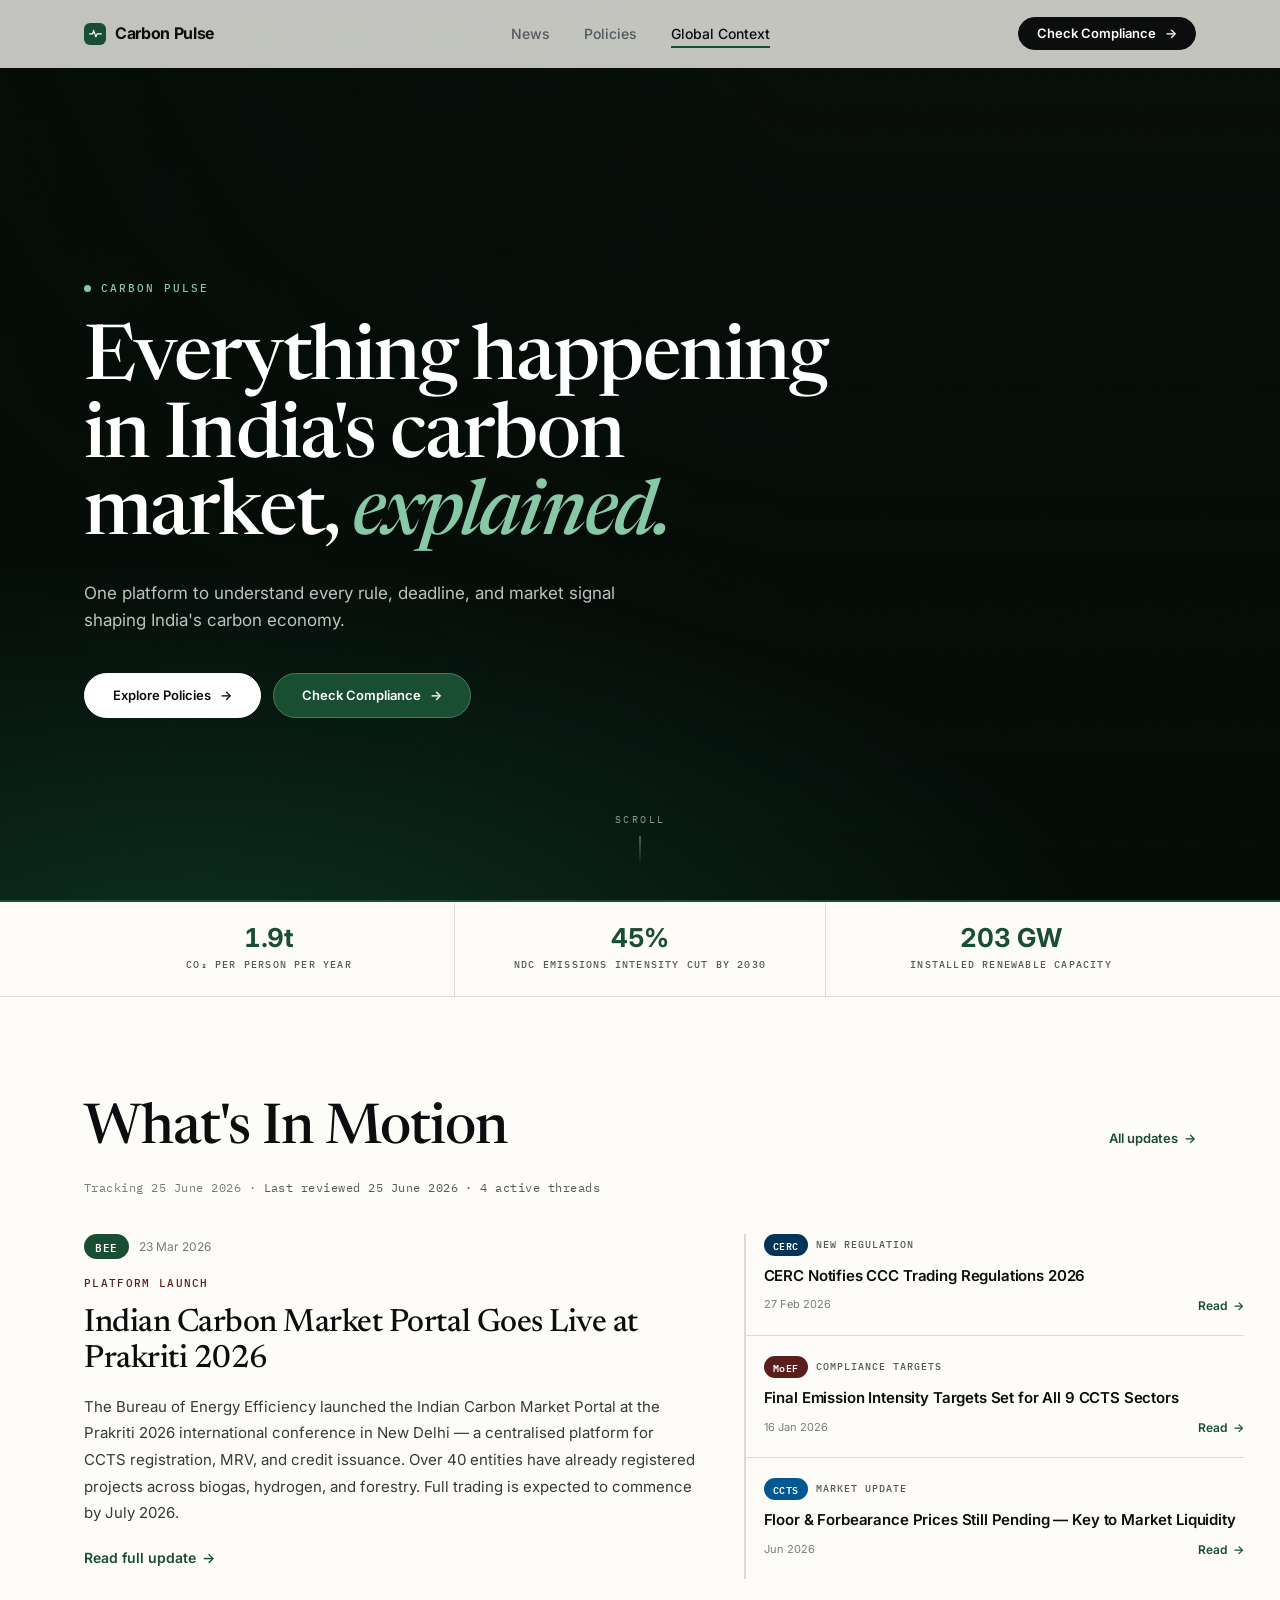
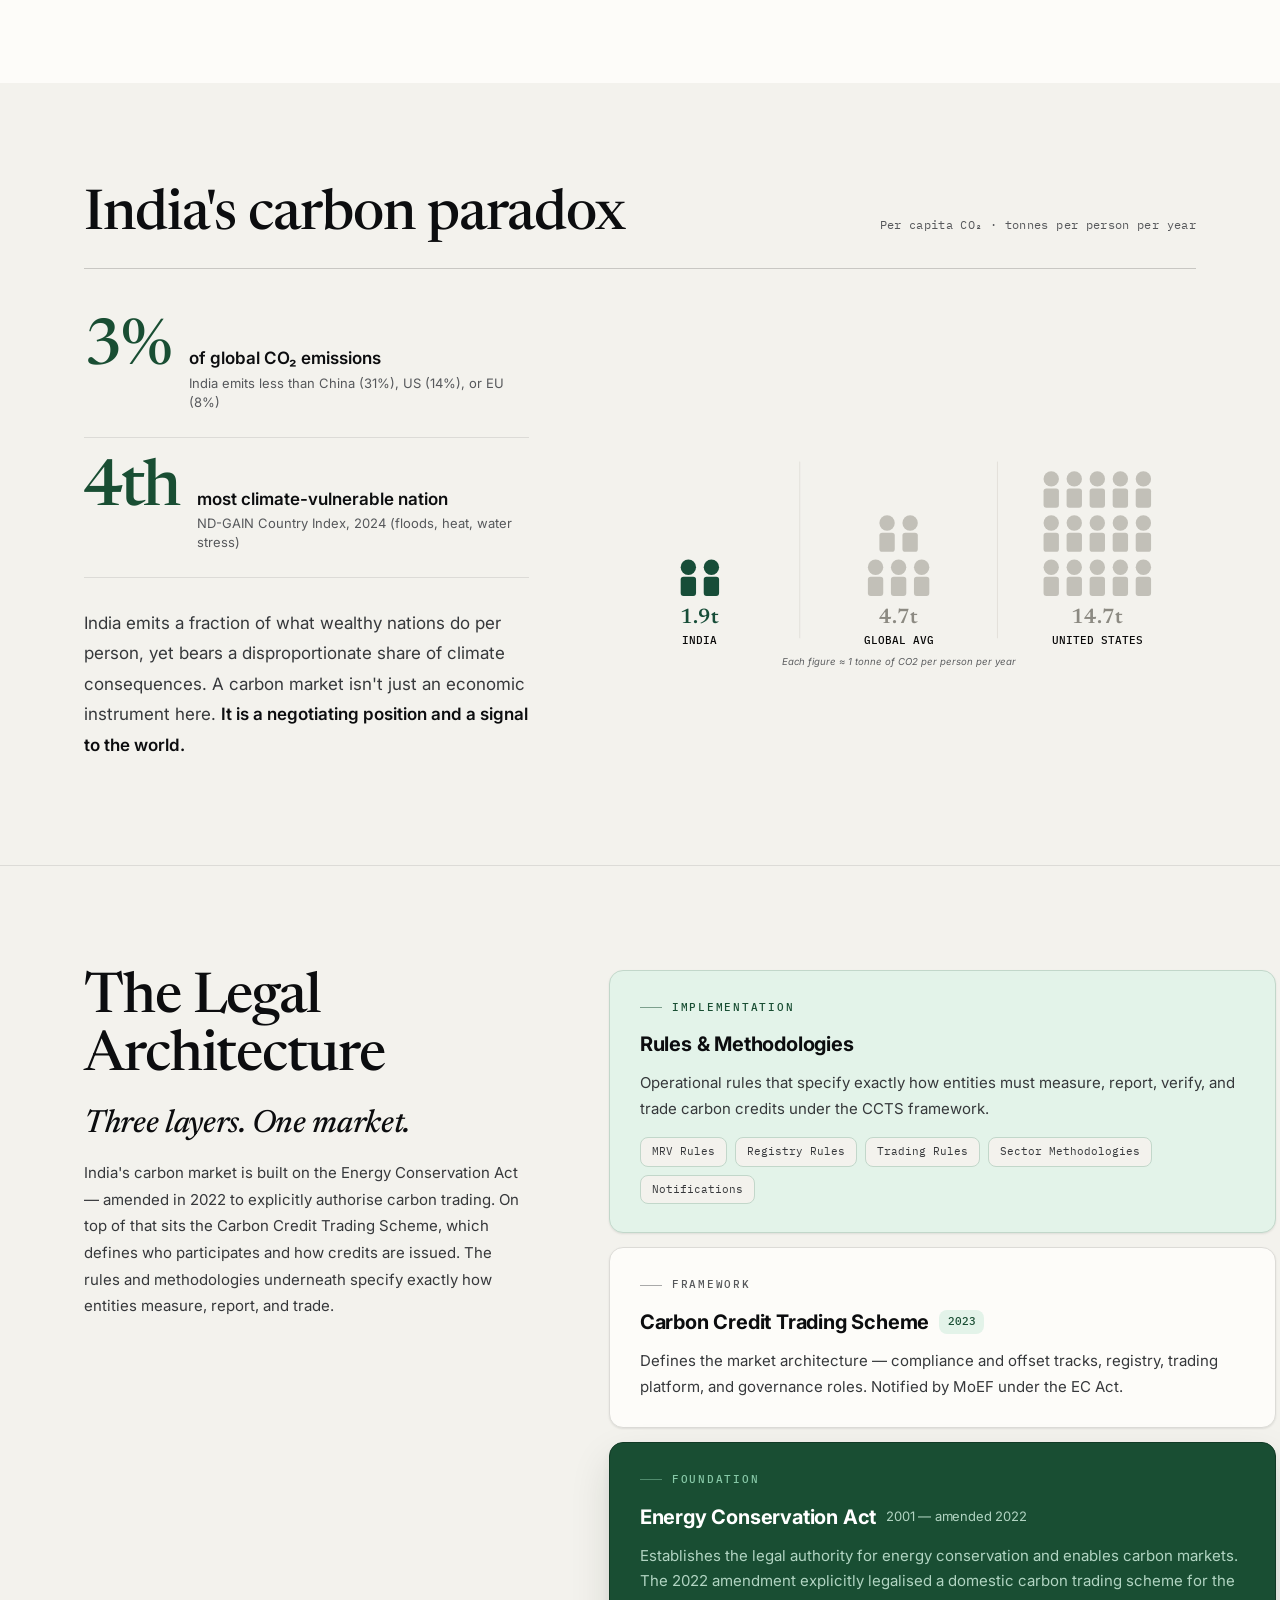
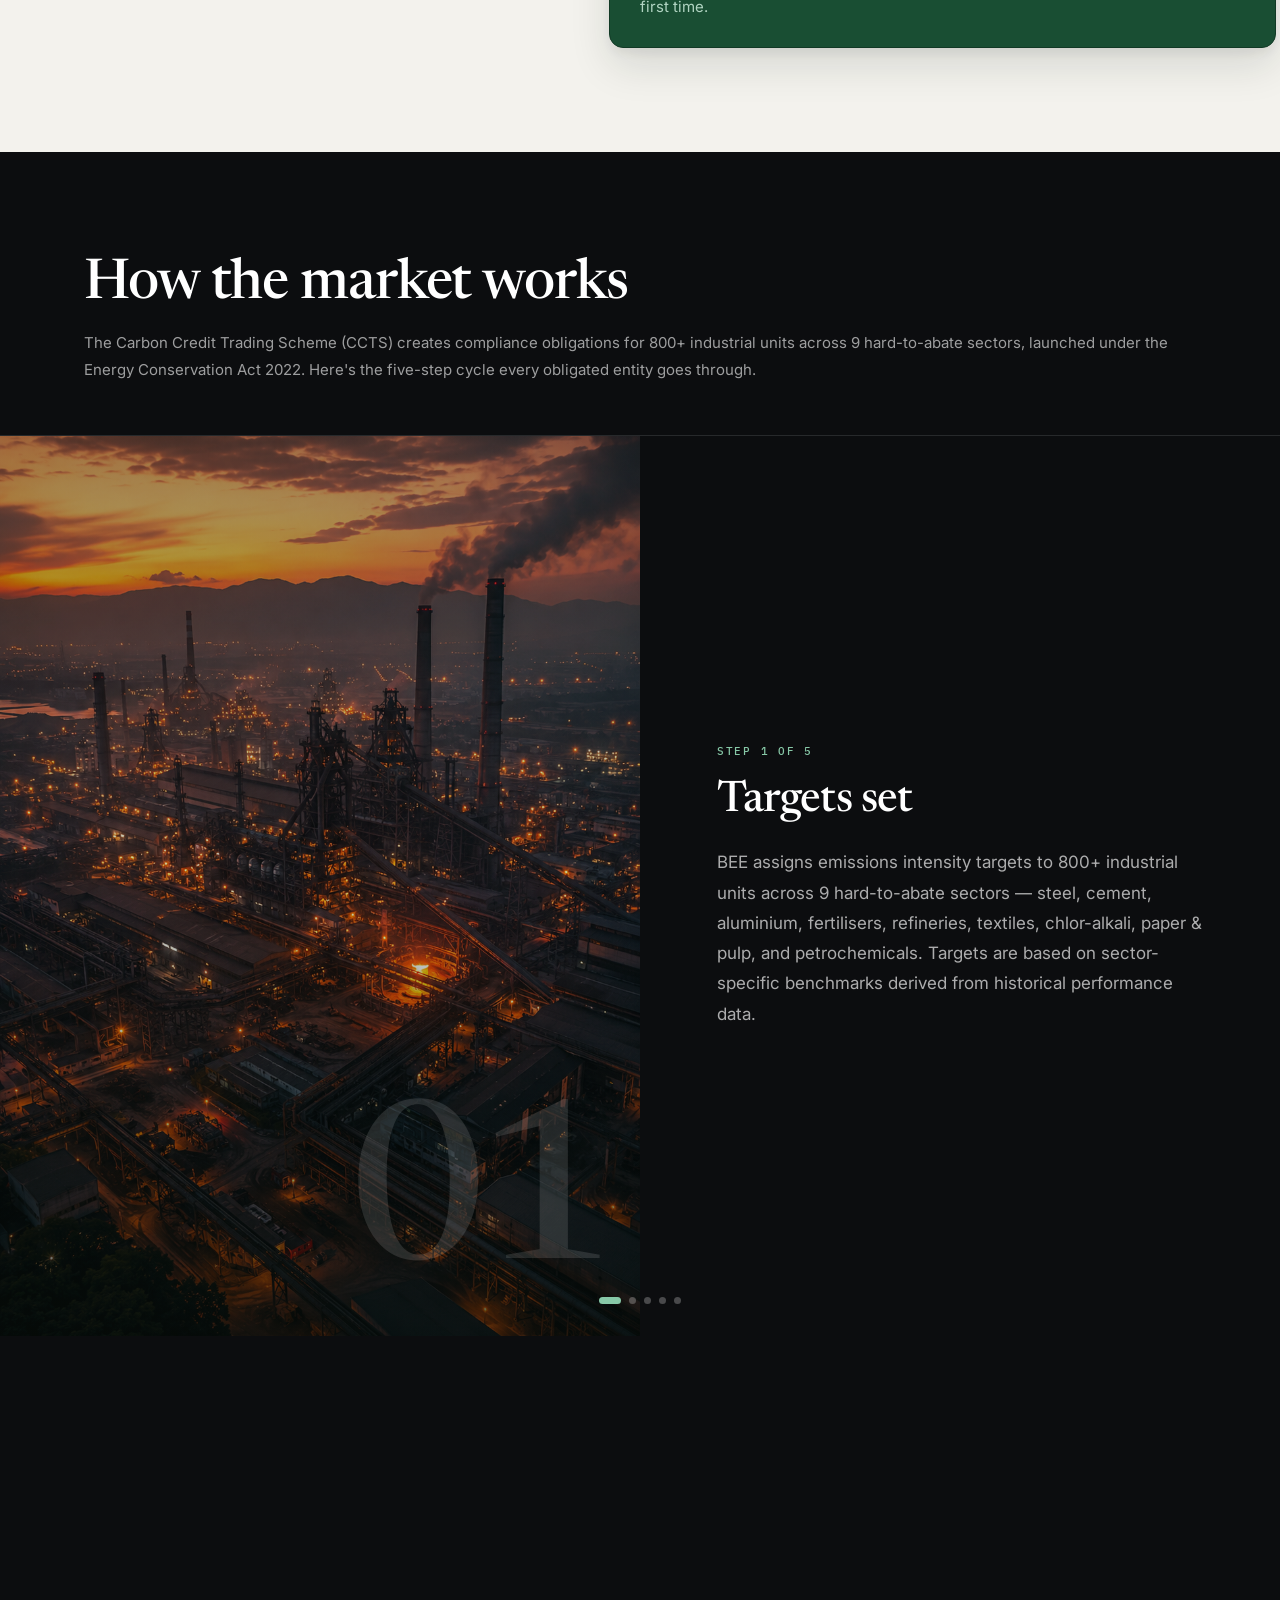
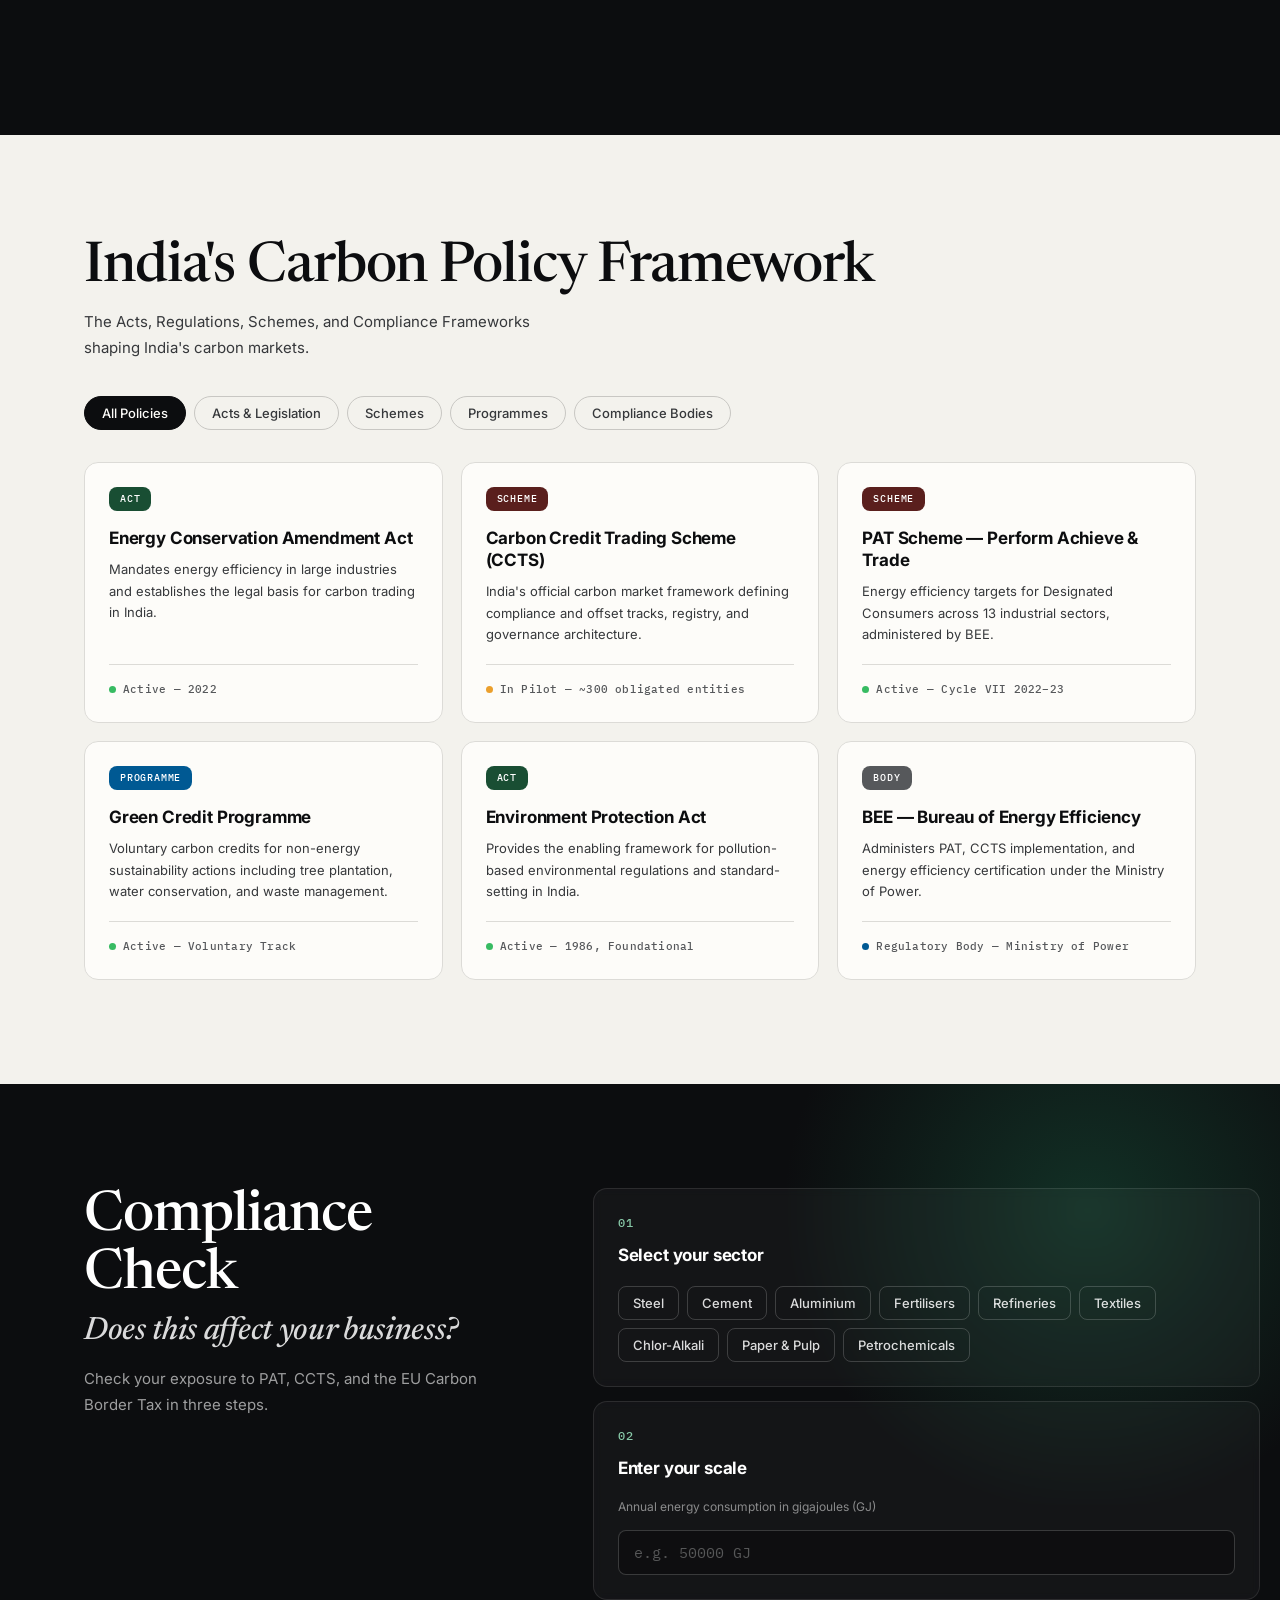
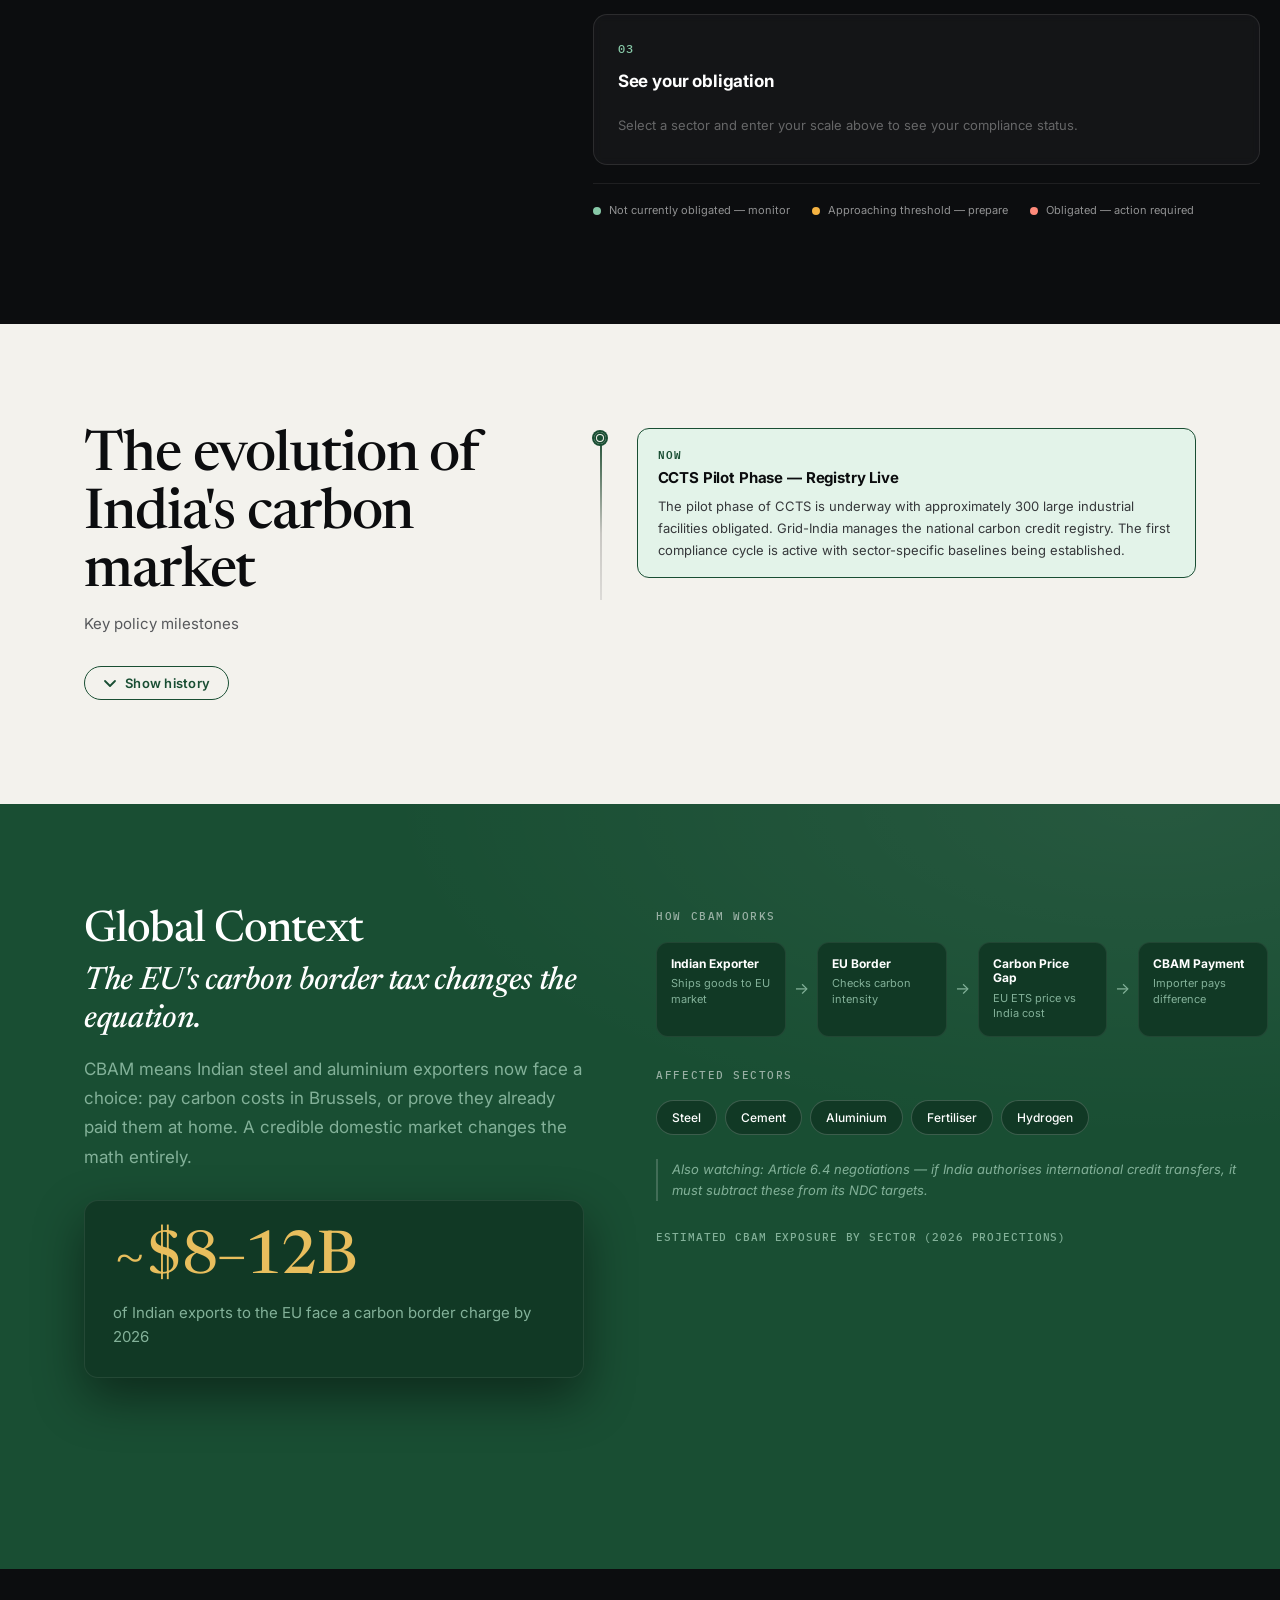
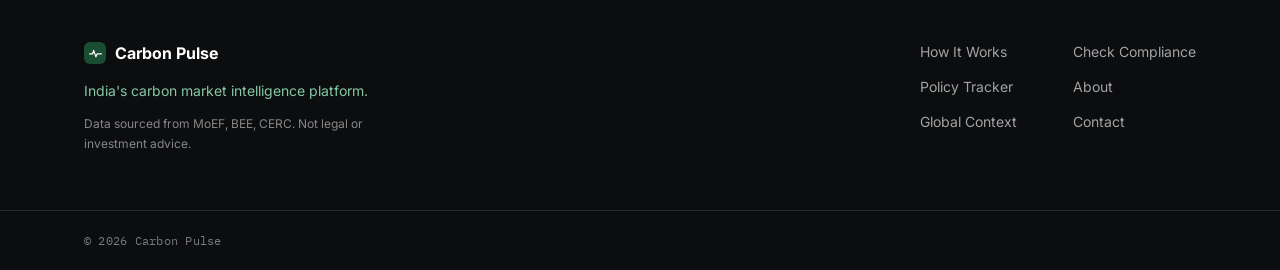
==== commit d3c411bd: "Revert "Fix Compliance Check heading to single line" This reverts commit b90de079c44d3f457651aff440f" ====
--- a/india-carbon-monitor.html
+++ b/india-carbon-monitor.html
@@ -485,7 +485,7 @@
     #compliance::before { content: ''; position: absolute; top: -20%; right: -10%; width: 50%; height: 70%; background: radial-gradient(circle, rgba(23,77,56,0.55), transparent 70%); pointer-events: none; }
     .compliance-inner { max-width: var(--max-w); margin: 0 auto; padding: 0 var(--h-pad); display: grid; grid-template-columns: 40% 60%; gap: 64px; align-items: start; position: relative; z-index: 1; }
     .compliance-left .eyebrow { color: var(--mint); display: block; margin-bottom: 18px; }
-    .compliance-headline { font-family: var(--font-display); font-size: clamp(1.8rem, 2.8vw, 2.4rem); font-weight: 500; color: #fff; line-height: 1.04; letter-spacing: -0.02em; margin-bottom: 8px; white-space: nowrap; }
+    .compliance-headline { font-family: var(--font-display); font-size: var(--text-display-s); font-weight: 500; color: #fff; line-height: 1.04; letter-spacing: -0.02em; margin-bottom: 8px; }
     .compliance-left .section-subheading { color: rgba(255,255,255,0.85); }
     .compliance-sub { font-size: var(--text-md); color: rgba(255,255,255,0.6); line-height: 1.7; }
     .compliance-right { display: flex; flex-direction: column; gap: 14px; }
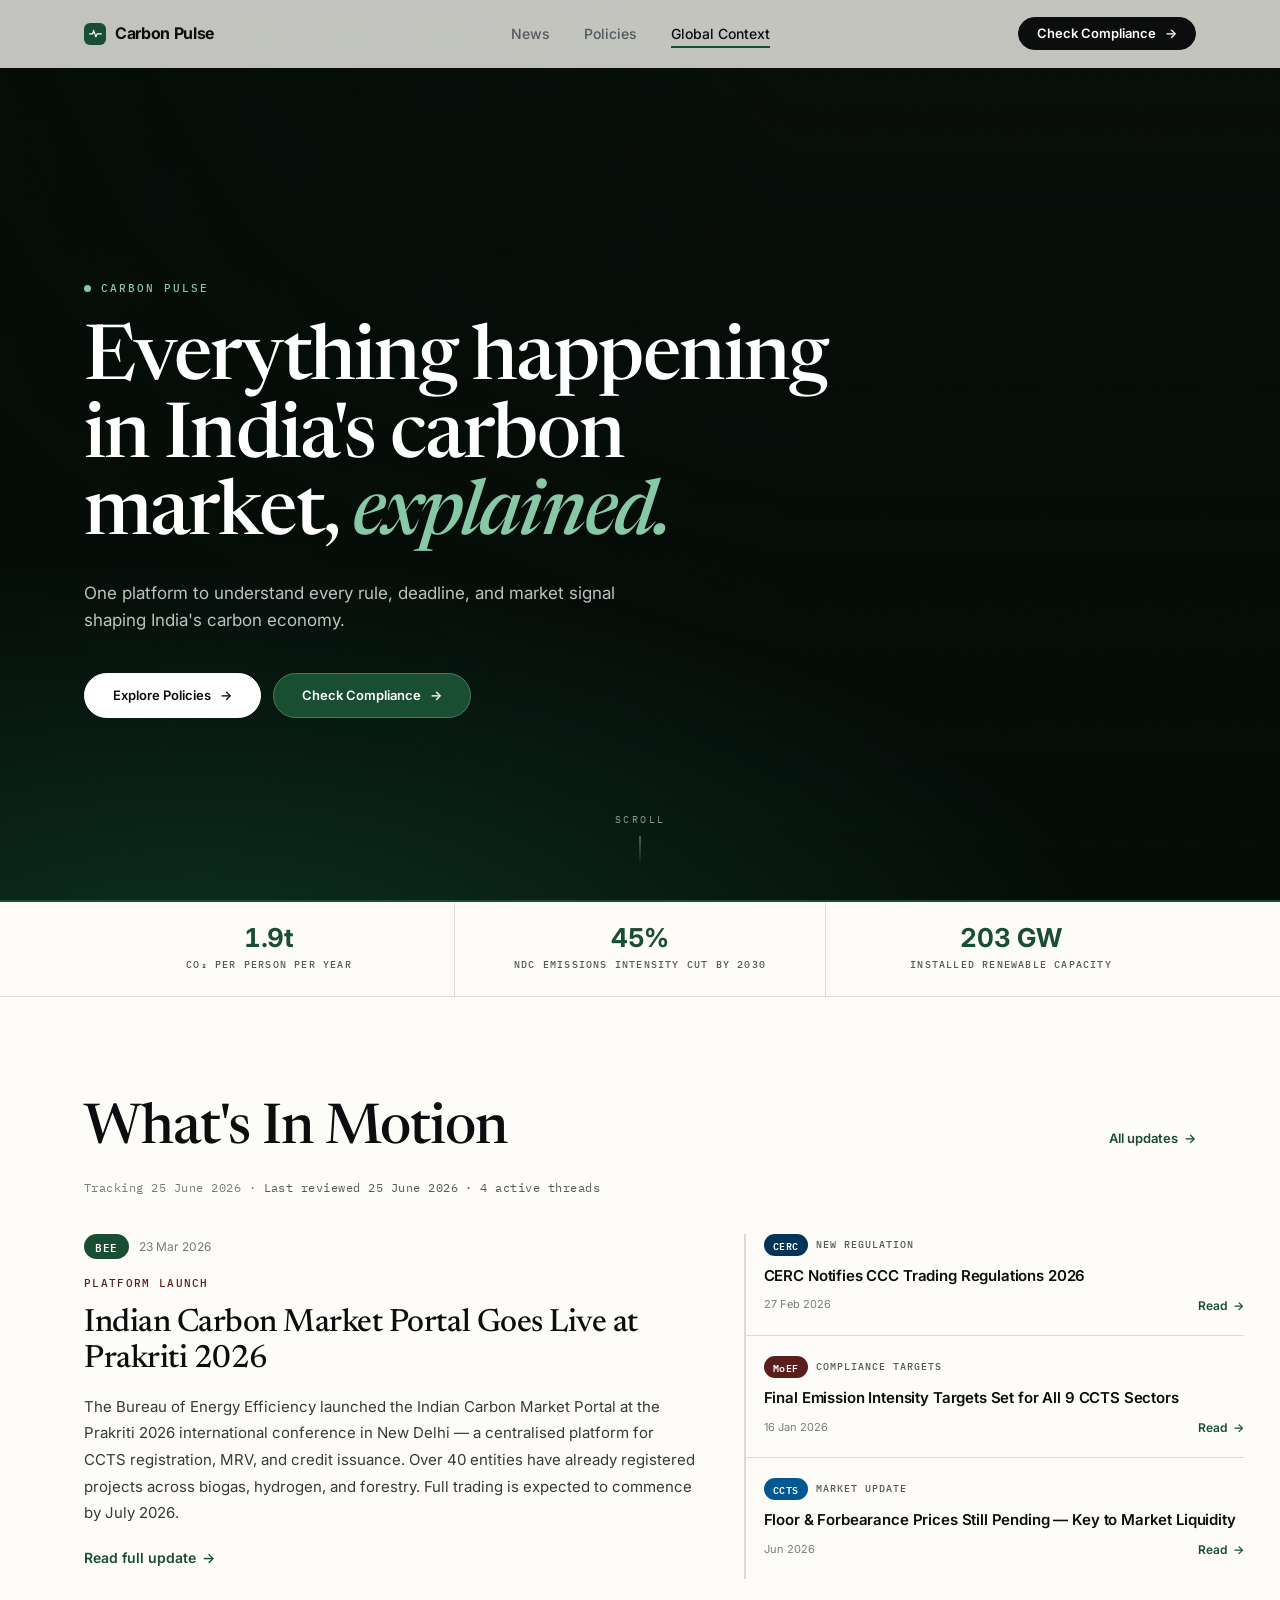
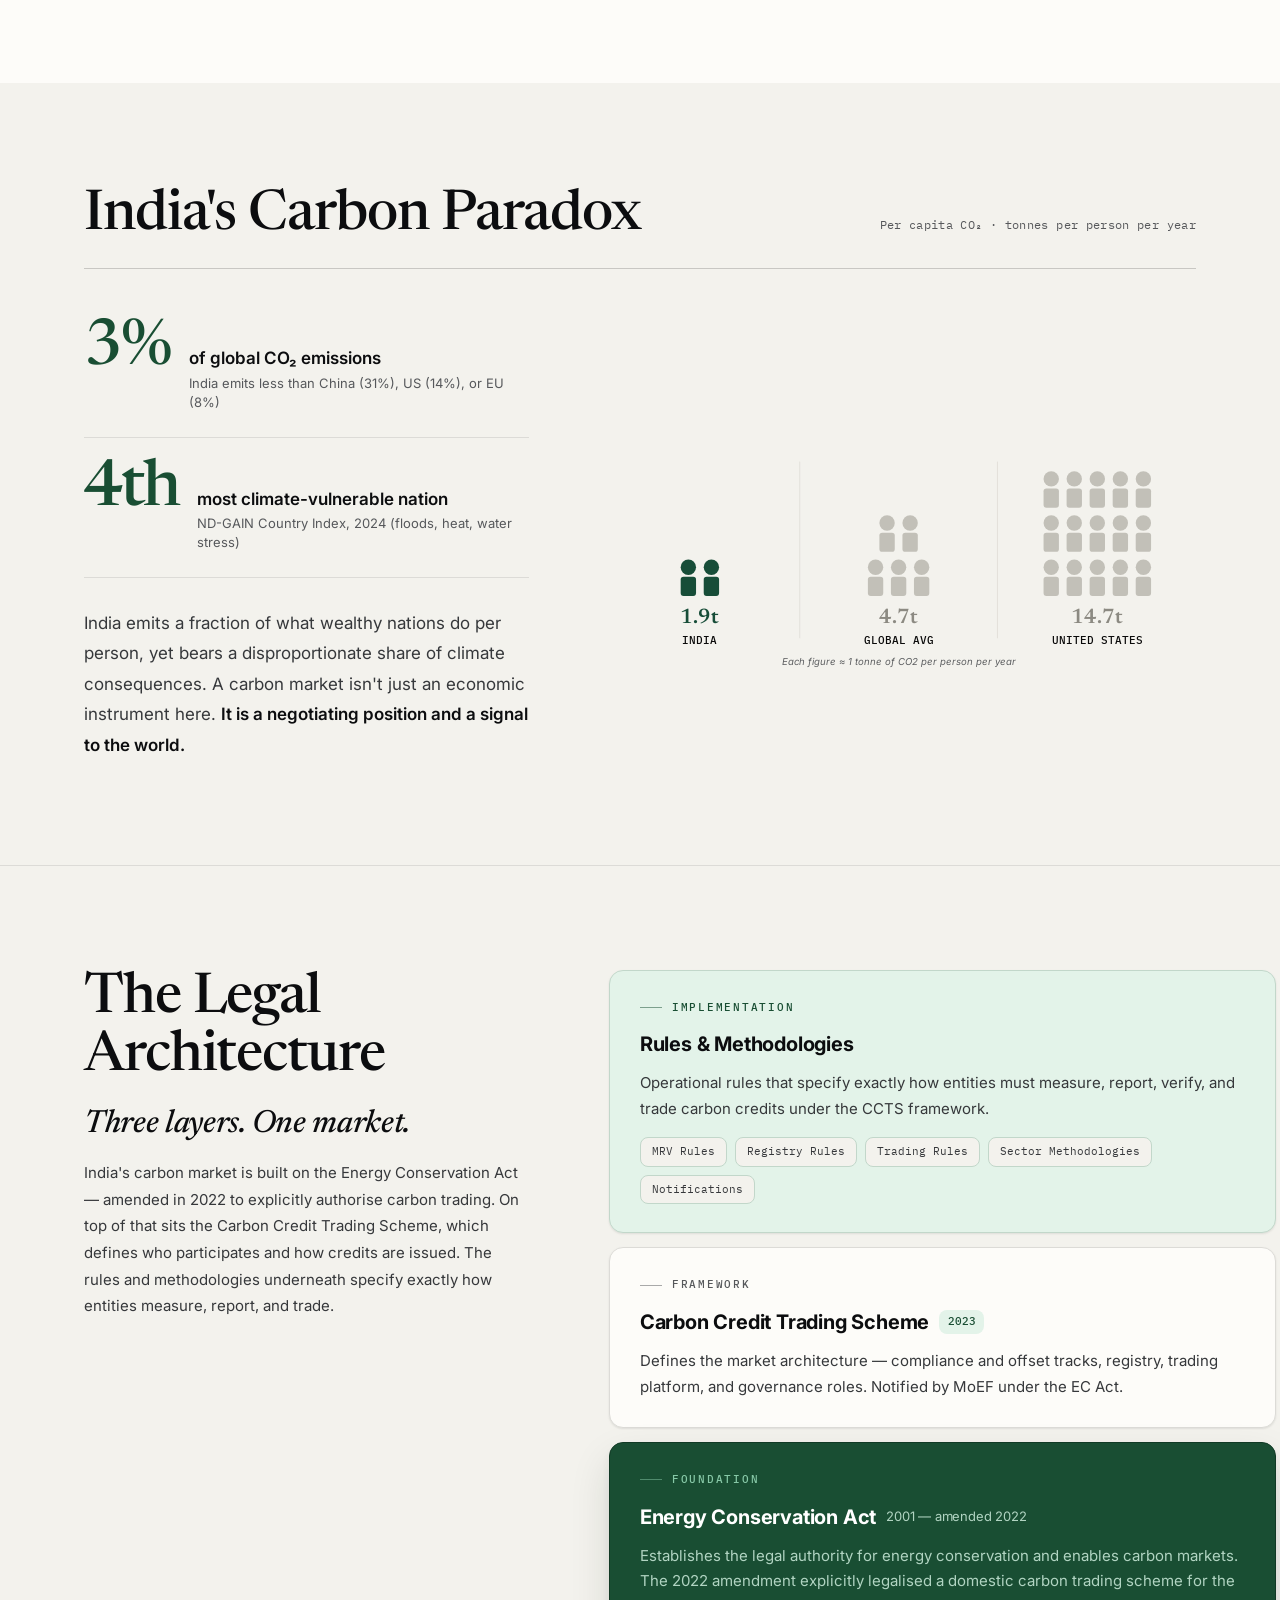
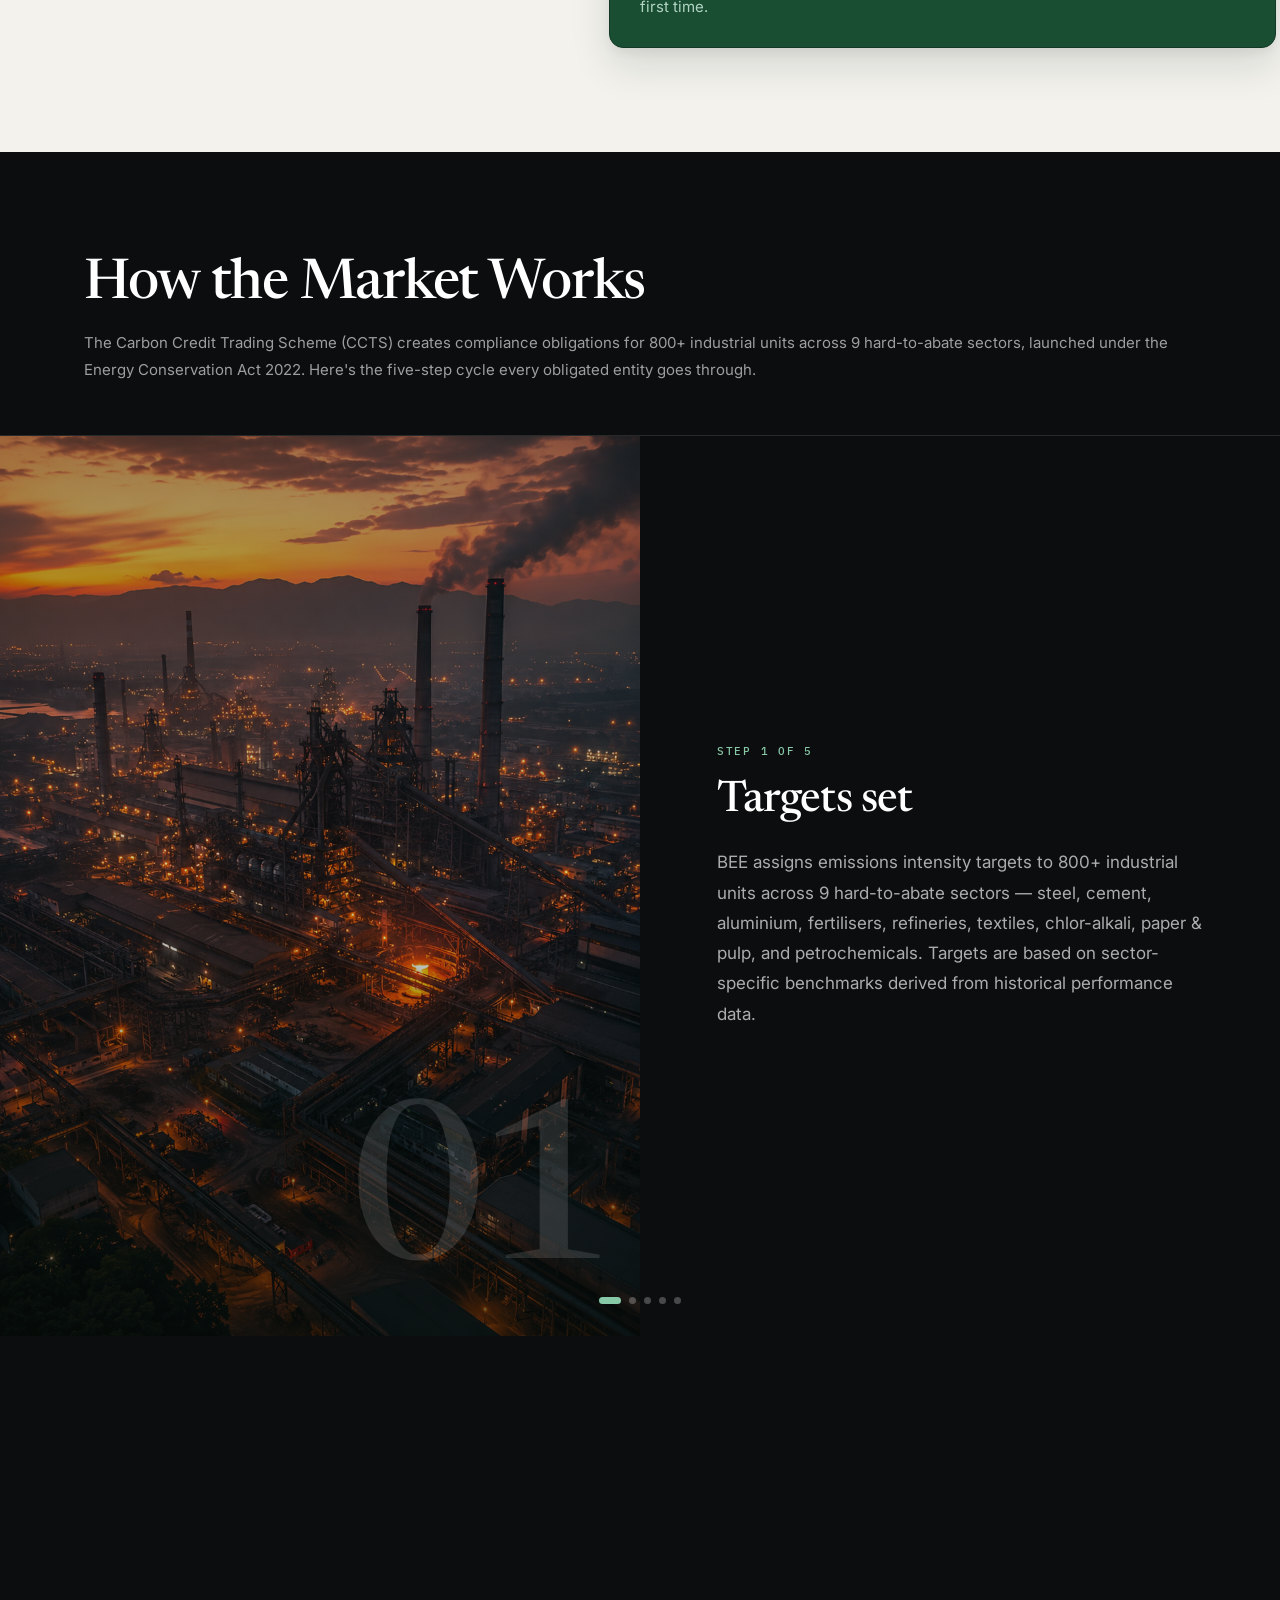
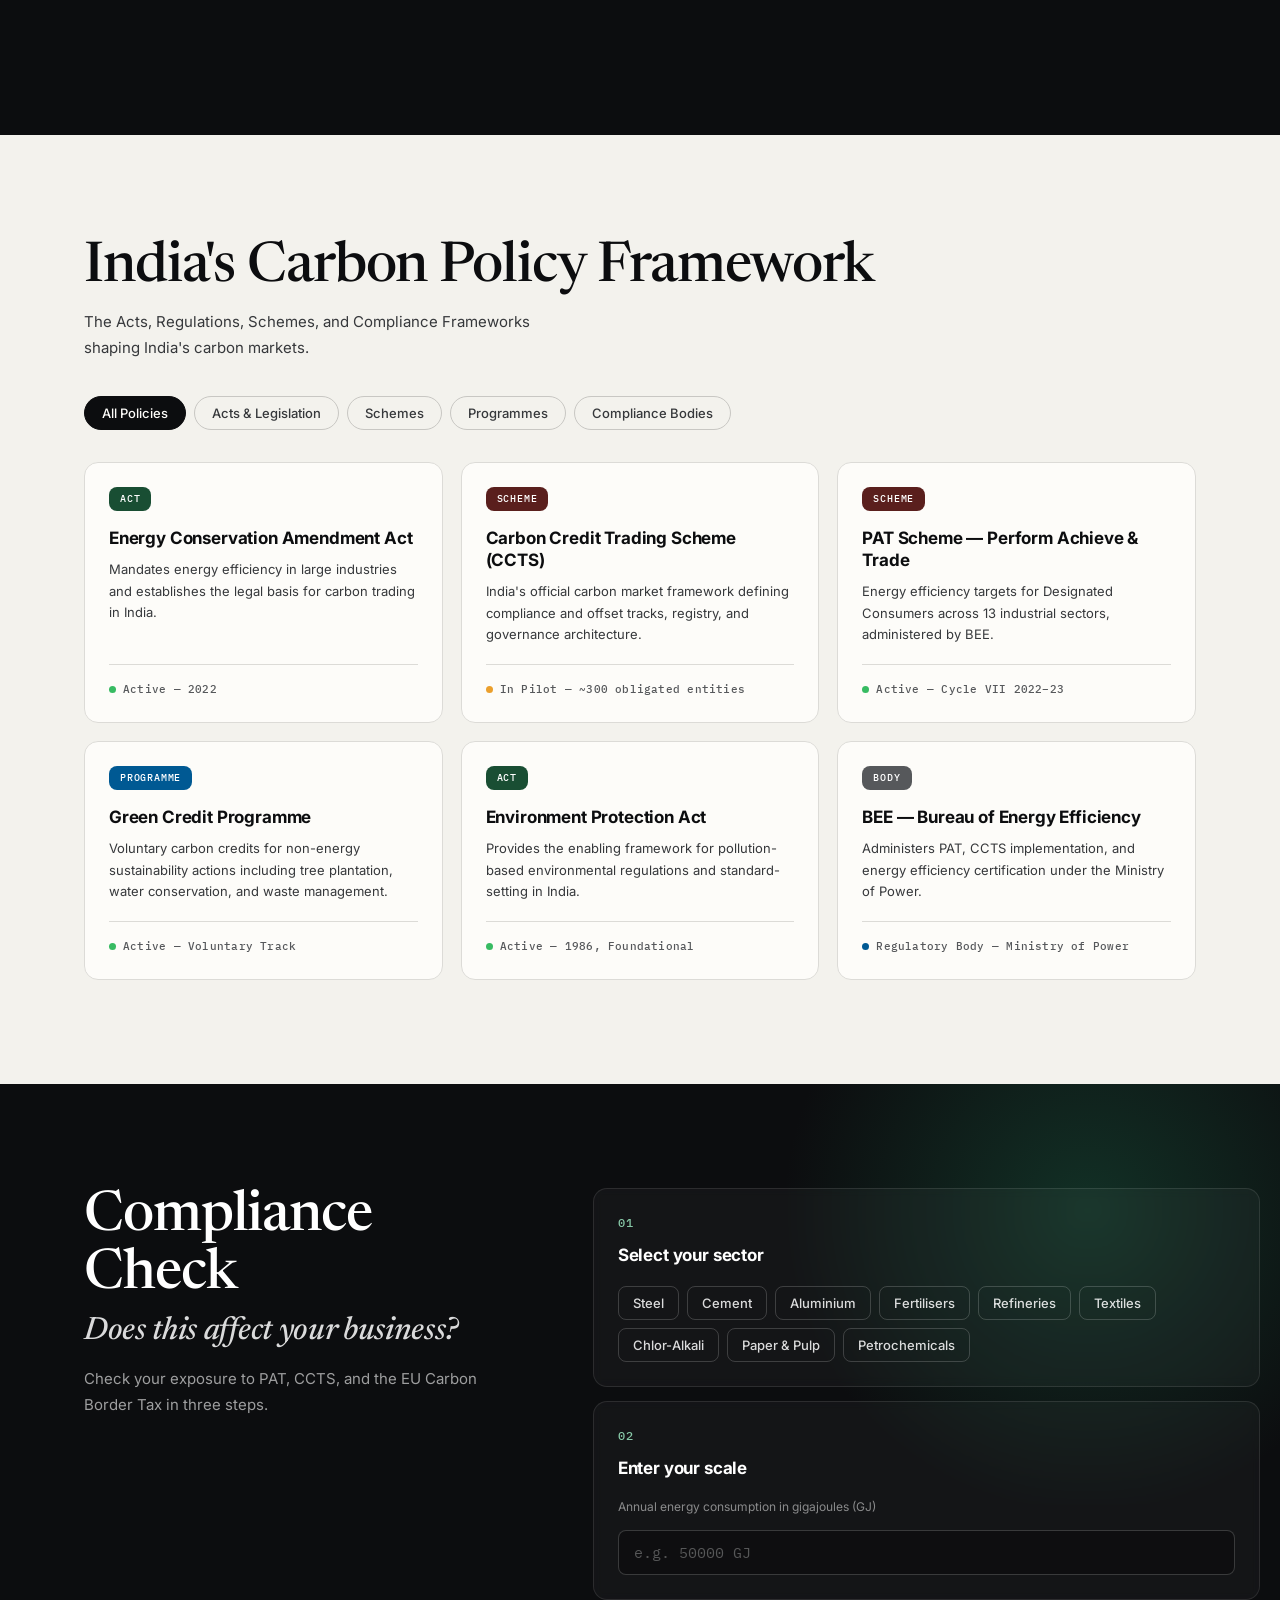
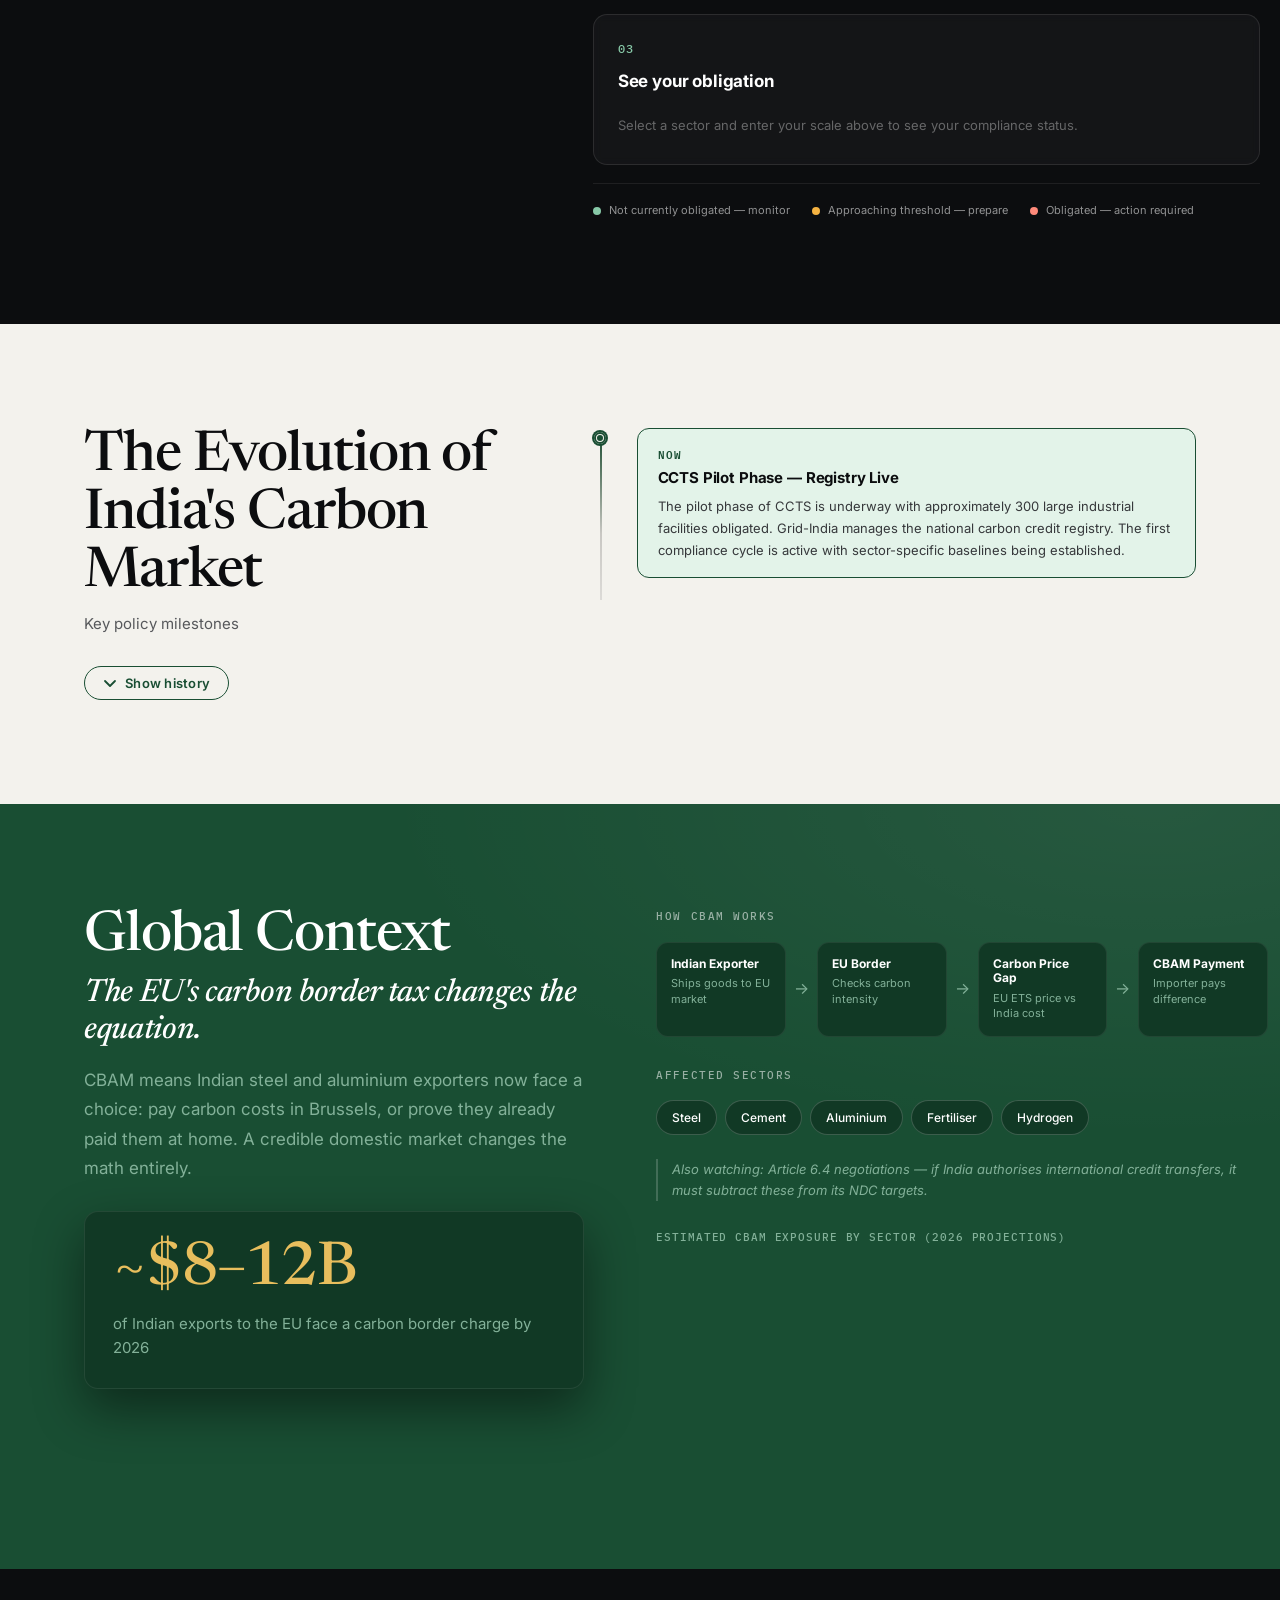
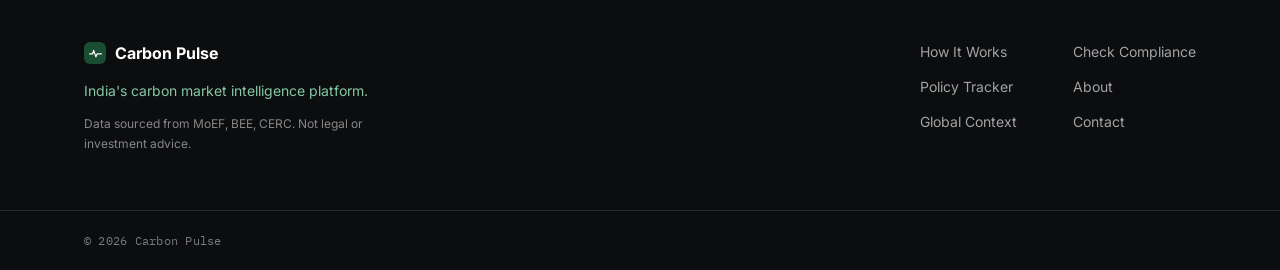
==== commit 862fb197: "Consistent headings: uniform size, all title case" ====
--- a/india-carbon-monitor.html
+++ b/india-carbon-monitor.html
@@ -551,7 +551,7 @@
     #global::before { content: ''; position: absolute; inset: 0; background: radial-gradient(110% 80% at 90% 0%, rgba(255,255,255,0.06), transparent 55%); pointer-events: none; }
     .global-inner { max-width: var(--max-w); margin: 0 auto; padding: 0 var(--h-pad); display: grid; grid-template-columns: 45% 55%; gap: 72px; align-items: start; position: relative; z-index: 1; }
     .global-left .eyebrow { color: rgba(255,255,255,0.6); display: block; margin-bottom: 18px; }
-    .global-headline { font-family: var(--font-display); font-size: var(--text-4xl); font-weight: 500; color: #fff; line-height: 1.08; letter-spacing: -0.02em; margin-bottom: 8px; }
+    .global-headline { font-family: var(--font-display); font-size: var(--text-display-s); font-weight: 500; color: #fff; line-height: 1.04; letter-spacing: -0.02em; margin-bottom: 8px; }
     .global-left .section-subheading { color: #fff; }
     .global-sub { font-size: var(--text-lg); color: var(--mint-2); line-height: 1.72; }
     .global-stat-card { background: var(--green-deep); border: 1px solid rgba(255,255,255,0.08); border-radius: var(--radius-card); padding: 28px; margin-top: 28px; box-shadow: var(--shadow-dk); }
@@ -775,7 +775,7 @@
 <section id="paradox" aria-labelledby="paradox-heading">
   <div class="paradox-inner">
     <div class="paradox-header" data-reveal>
-      <h2 class="section-heading" id="paradox-heading">India's carbon paradox</h2>
+      <h2 class="section-heading" id="paradox-heading">India's Carbon Paradox</h2>
       <span class="paradox-header-note">Per capita CO₂ · tonnes per person per year</span>
     </div>
 
@@ -895,7 +895,7 @@
 <!-- ══ 7. HOW IT WORKS ═════════════════════════════════════════ -->
 <section id="how-it-works" aria-labelledby="how-heading">
   <div class="how-header">
-    <h2 class="how-headline" id="how-heading">How the market works</h2>
+    <h2 class="how-headline" id="how-heading">How the Market Works</h2>
     <p class="how-header-intro">The Carbon Credit Trading Scheme (CCTS) creates compliance obligations for 800+ industrial units across 9 hard-to-abate sectors, launched under the Energy Conservation Act 2022. Here's the five-step cycle every obligated entity goes through.</p>
   </div>
 
@@ -1092,7 +1092,7 @@
   <div class="evolution-inner">
     <div class="evolution-left">
       <div class="evolution-header" data-reveal>
-        <h2 class="evolution-heading" id="evolution-heading">The evolution of India's carbon market</h2>
+        <h2 class="evolution-heading" id="evolution-heading">The Evolution of India's Carbon Market</h2>
         <p class="evolution-sub">Key policy milestones</p>
       </div>
       <button class="timeline-toggle" id="timeline-toggle" aria-expanded="false" aria-controls="milestone-history">
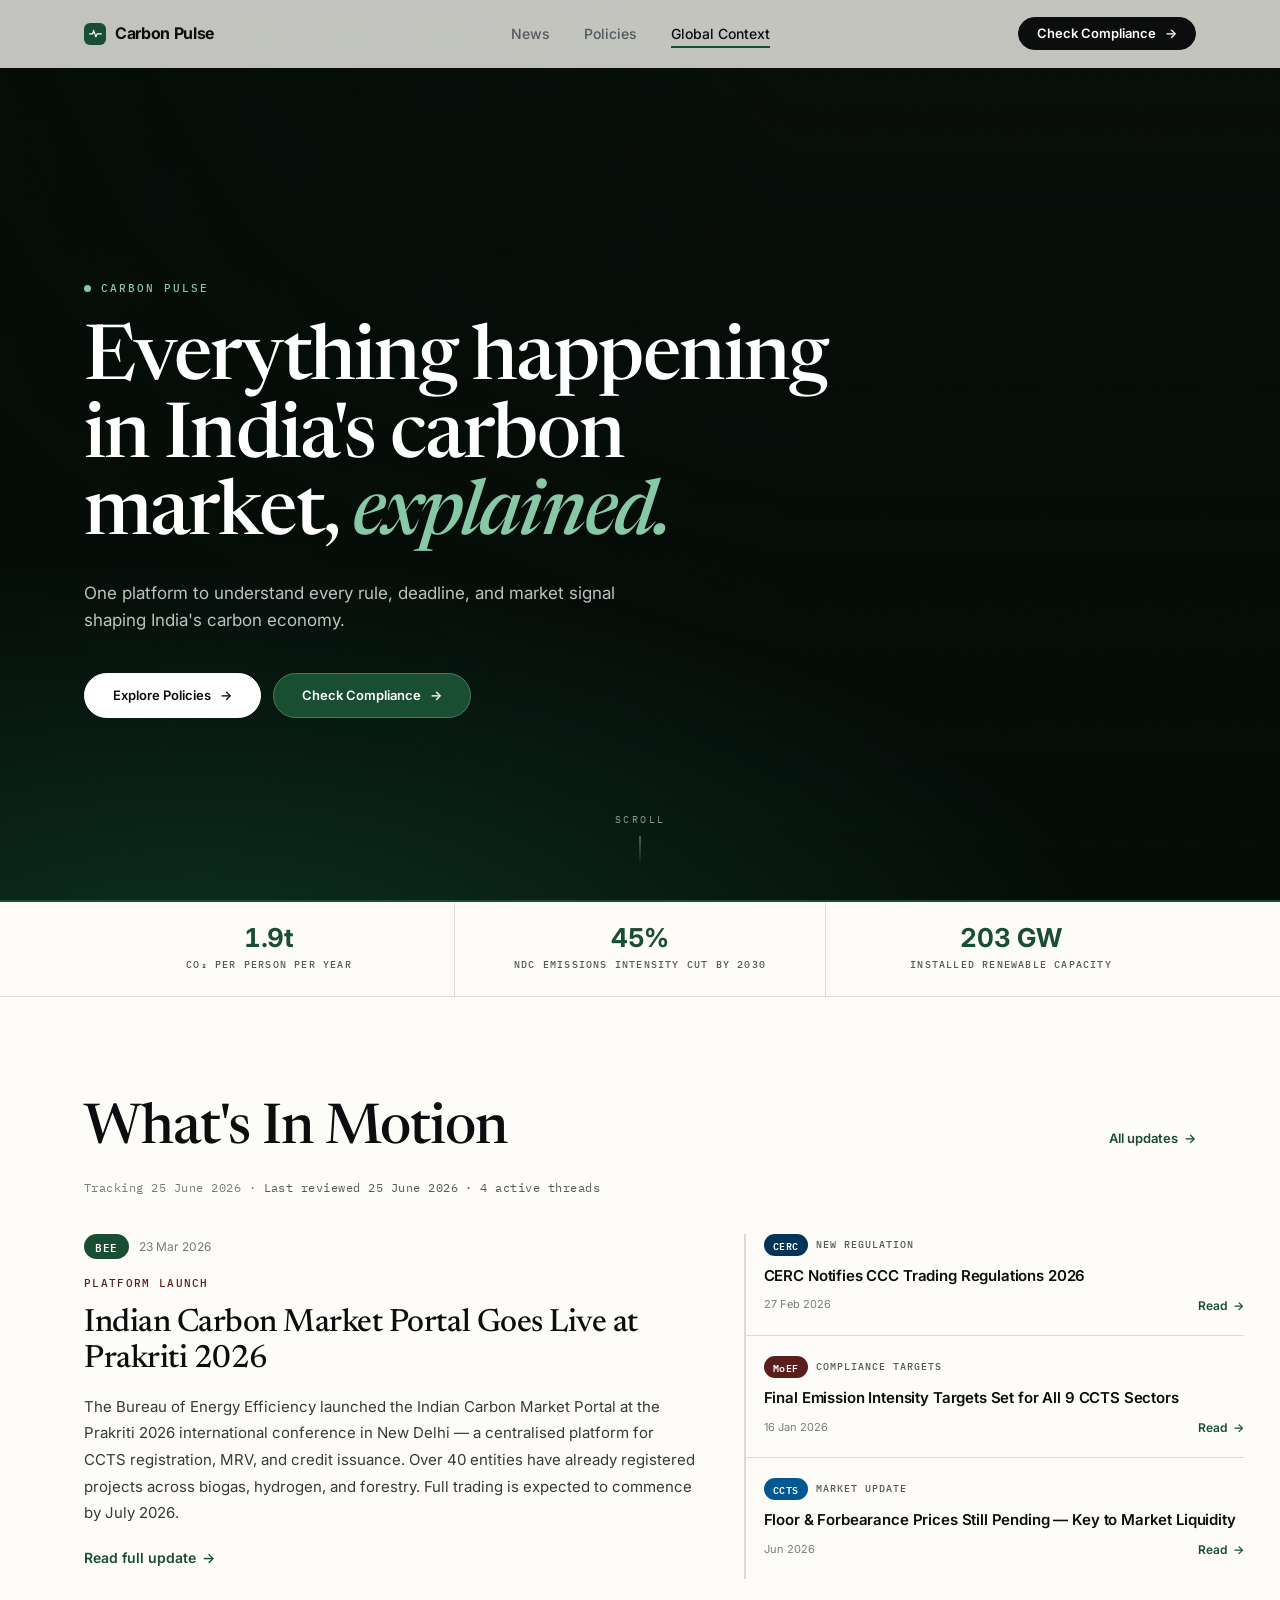
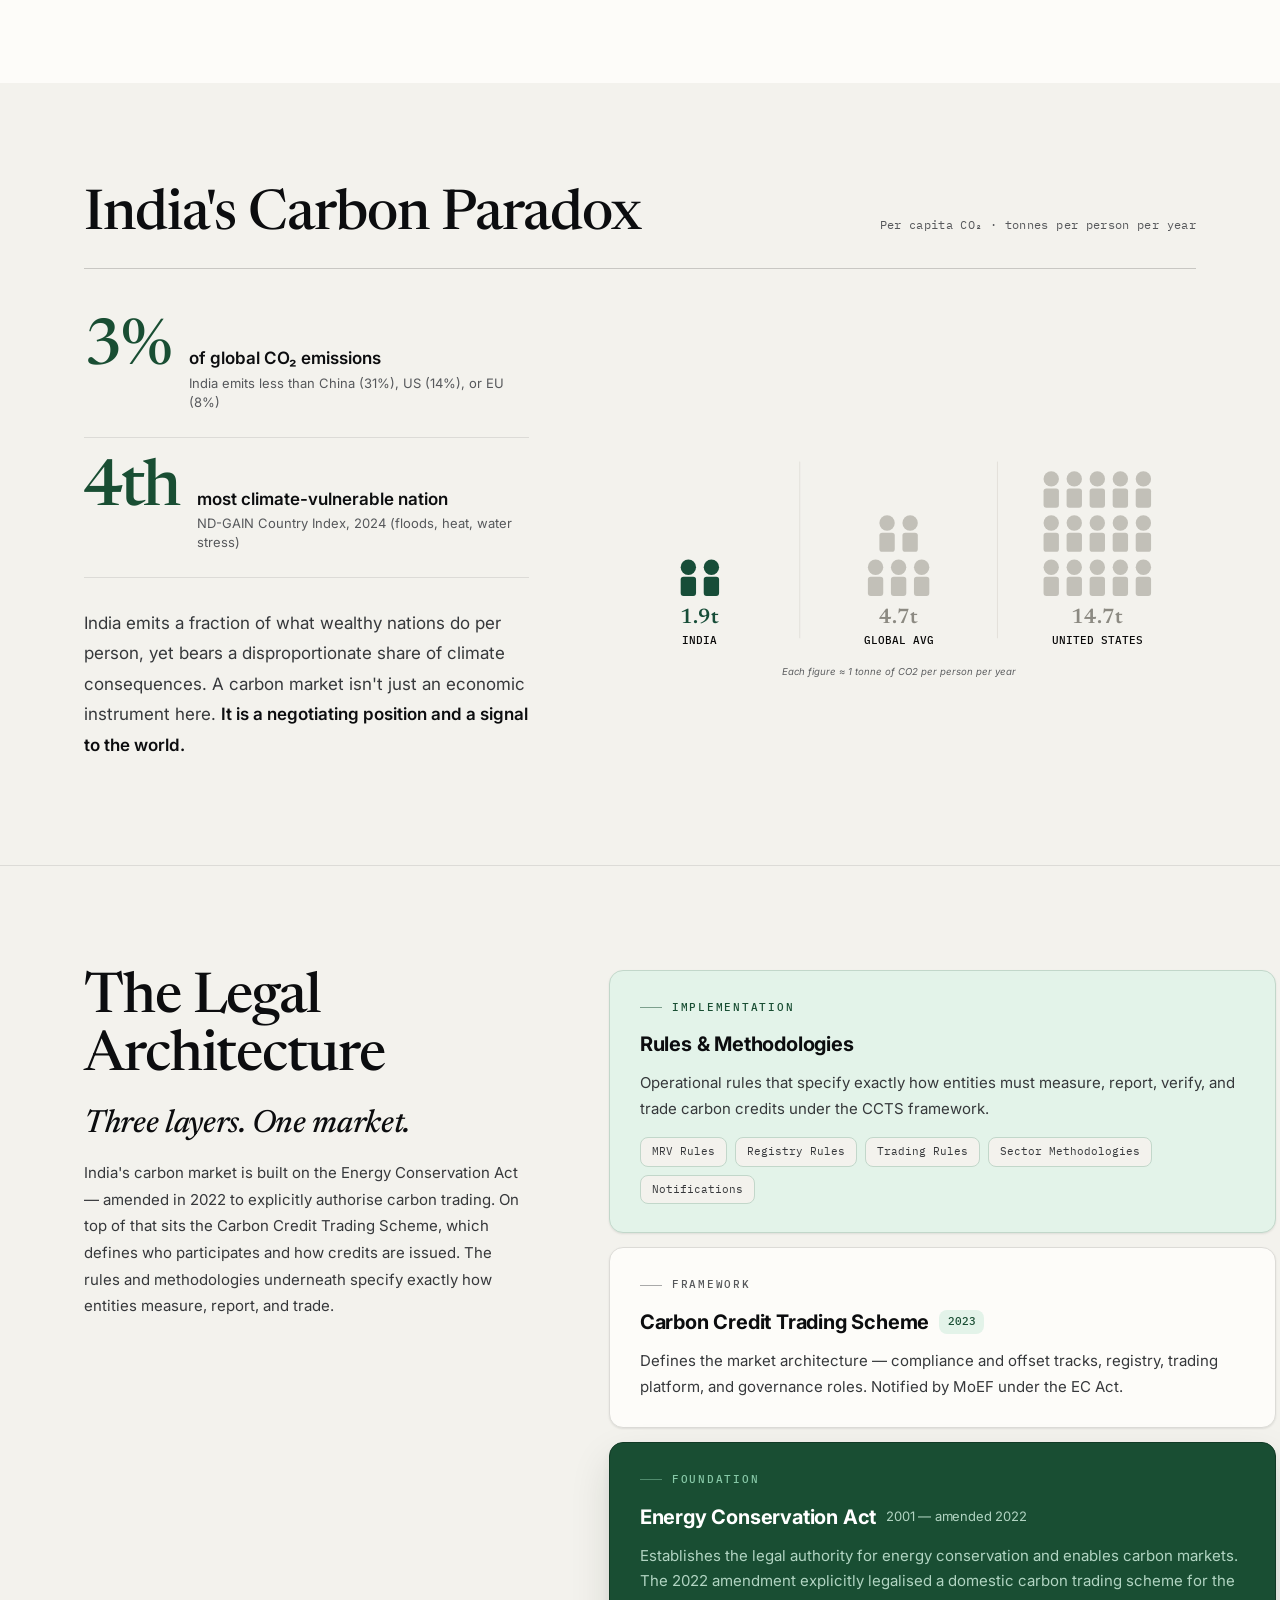
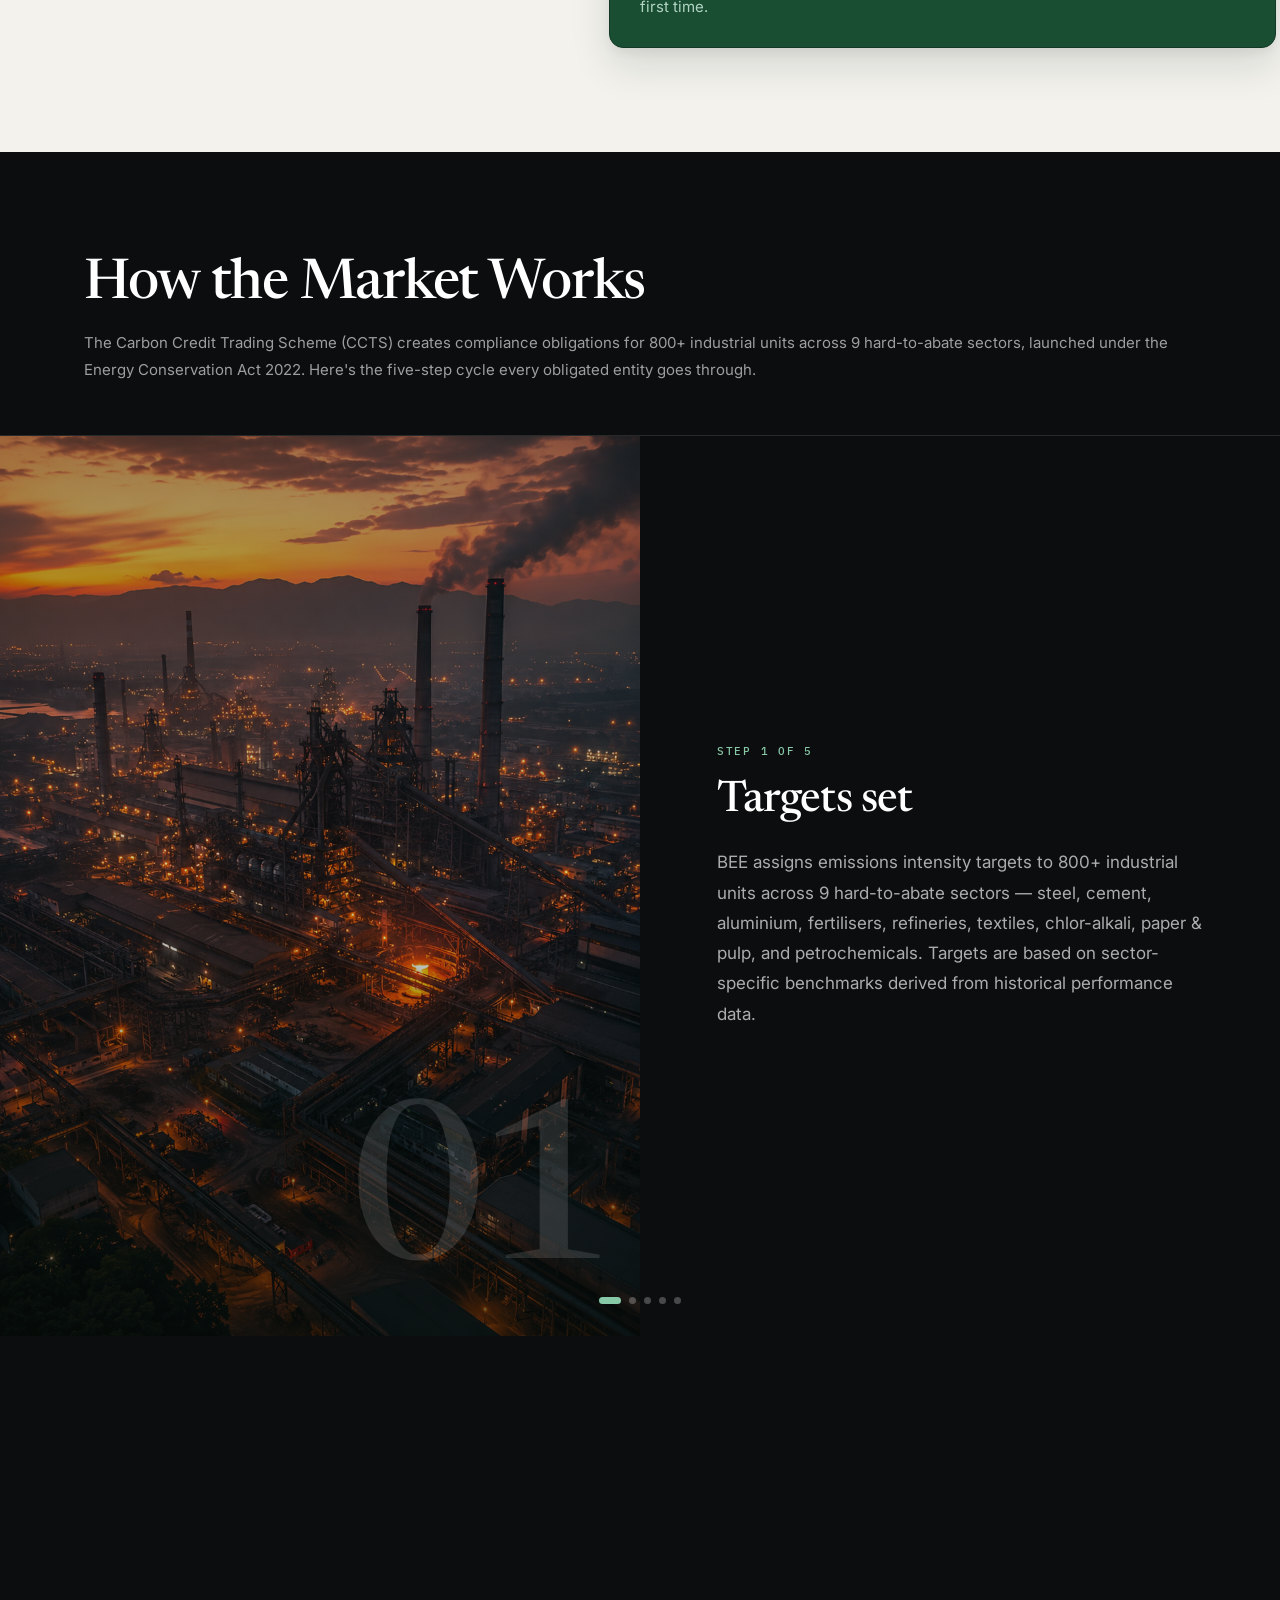
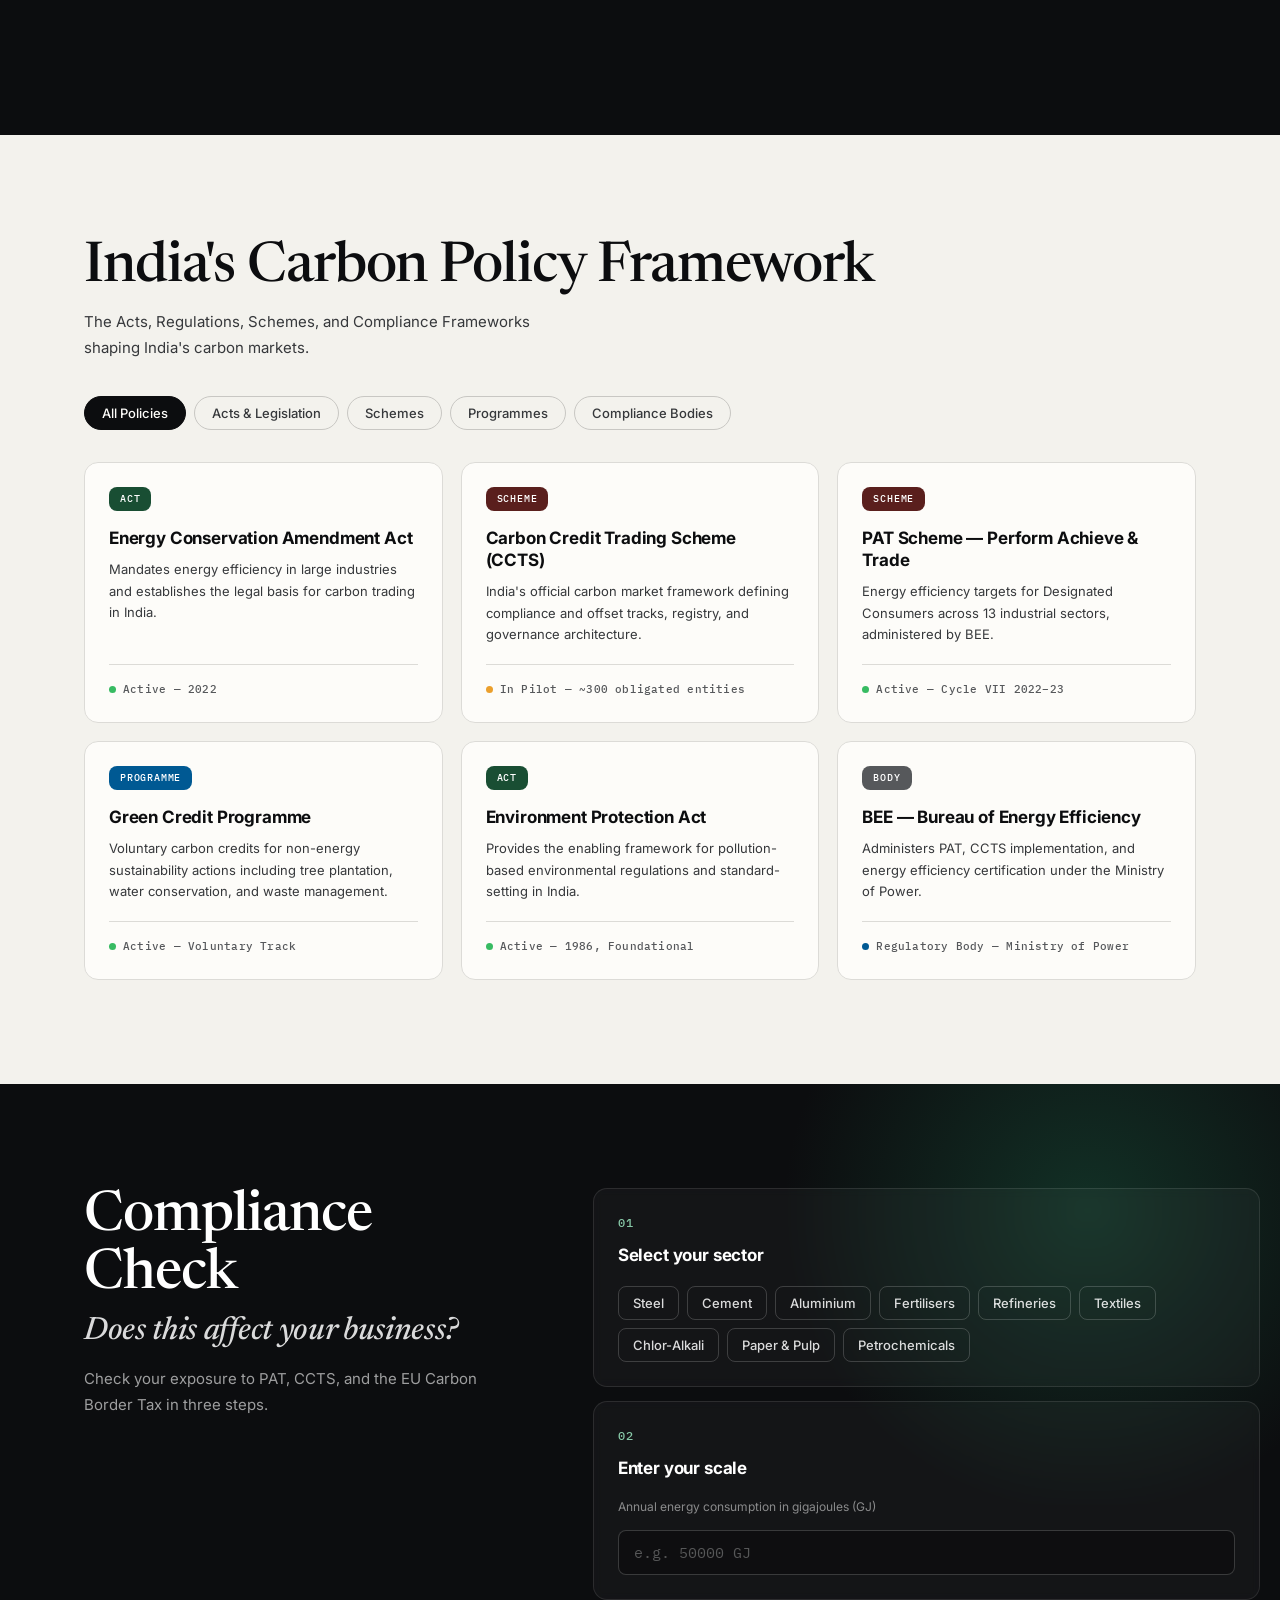
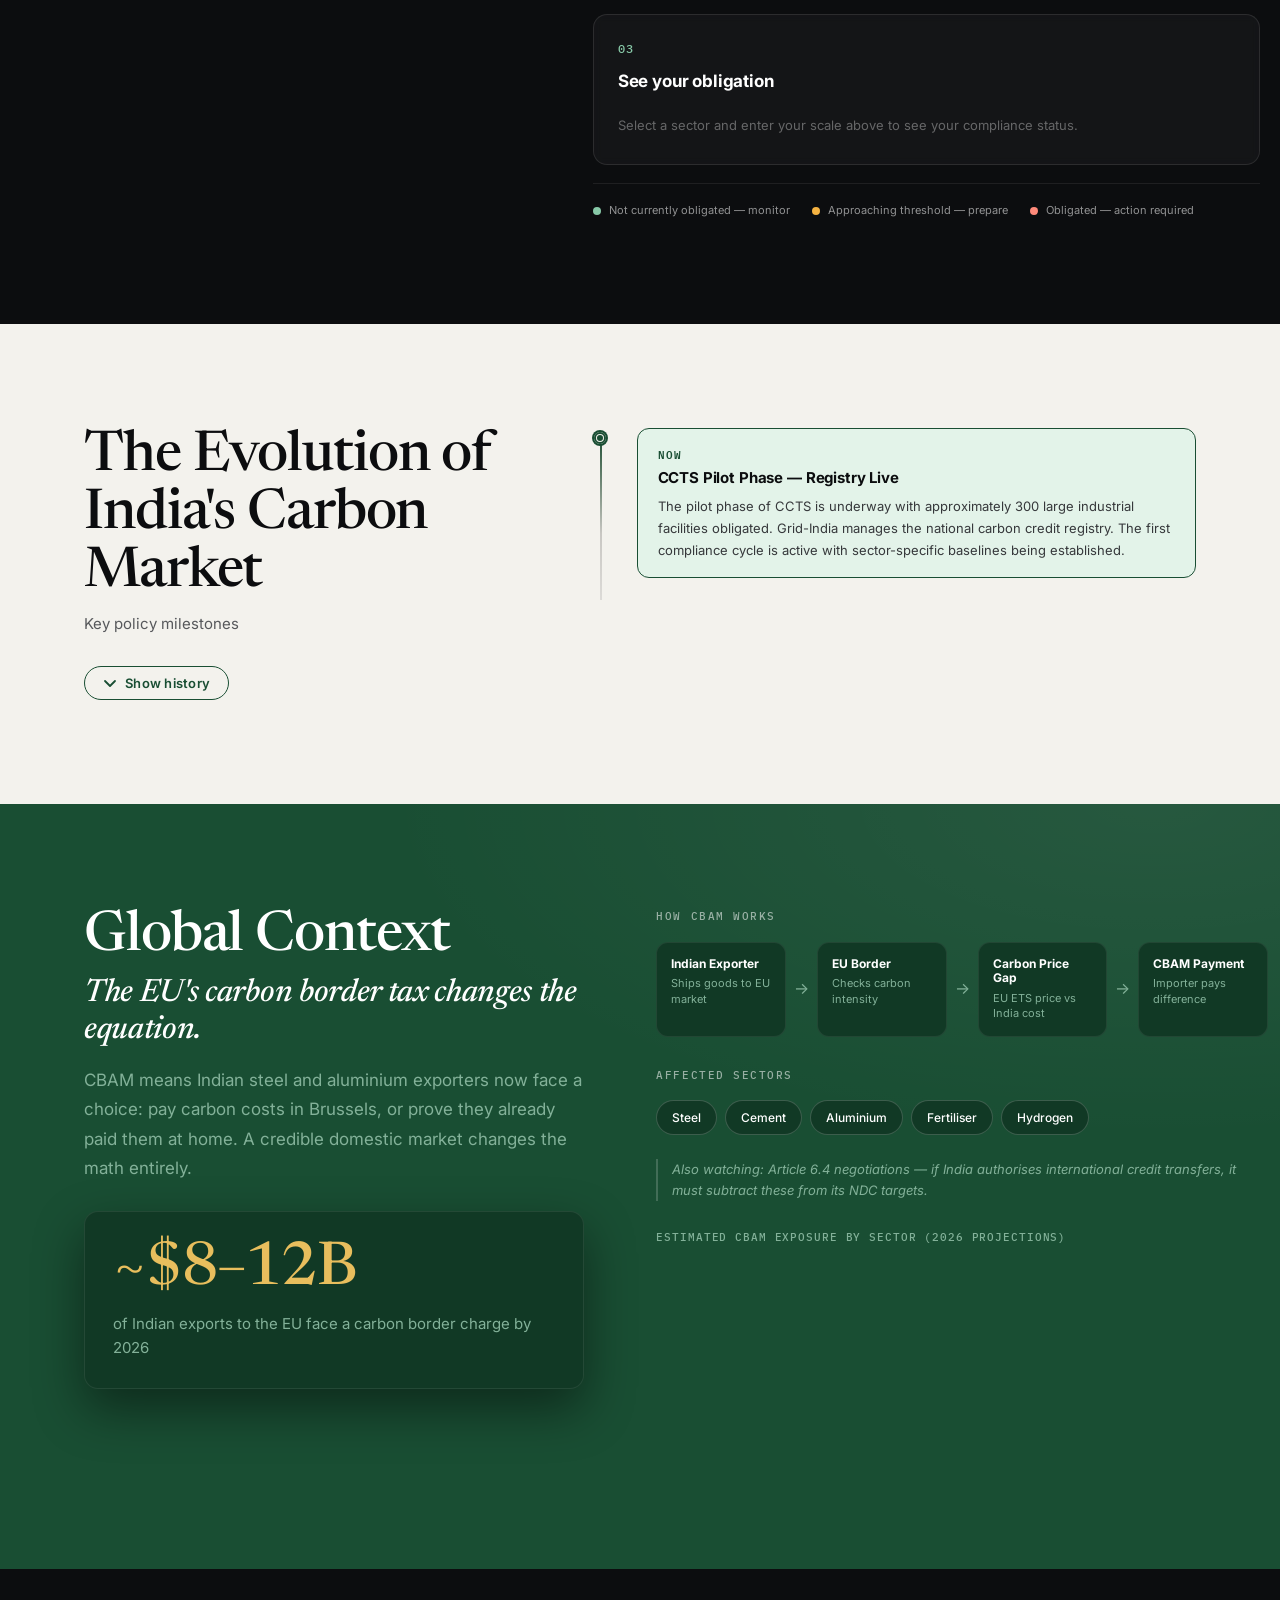
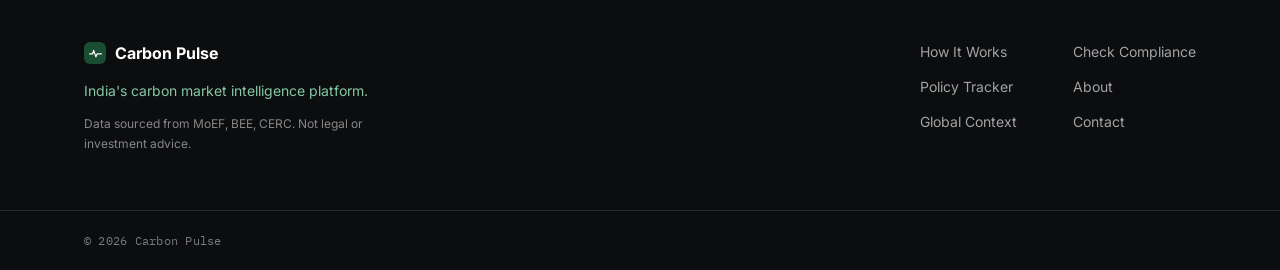
==== commit 225dde10: "Move SVG caption 10px lower" ====
--- a/india-carbon-monitor.html
+++ b/india-carbon-monitor.html
@@ -841,7 +841,7 @@
 
           <line x1="207" y1="60" x2="207" y2="244" stroke="#E2E0DA" stroke-width="1"/>
           <line x1="413" y1="60" x2="413" y2="244" stroke="#E2E0DA" stroke-width="1"/>
-          <text x="310" y="272" text-anchor="middle" font-family="Inter,sans-serif" font-size="10" fill="#5C5E60" font-style="italic">Each figure ≈ 1 tonne of CO2 per person per year</text>
+          <text x="310" y="282" text-anchor="middle" font-family="Inter,sans-serif" font-size="10" fill="#5C5E60" font-style="italic">Each figure ≈ 1 tonne of CO2 per person per year</text>
         </svg>
       </div>
     </div>
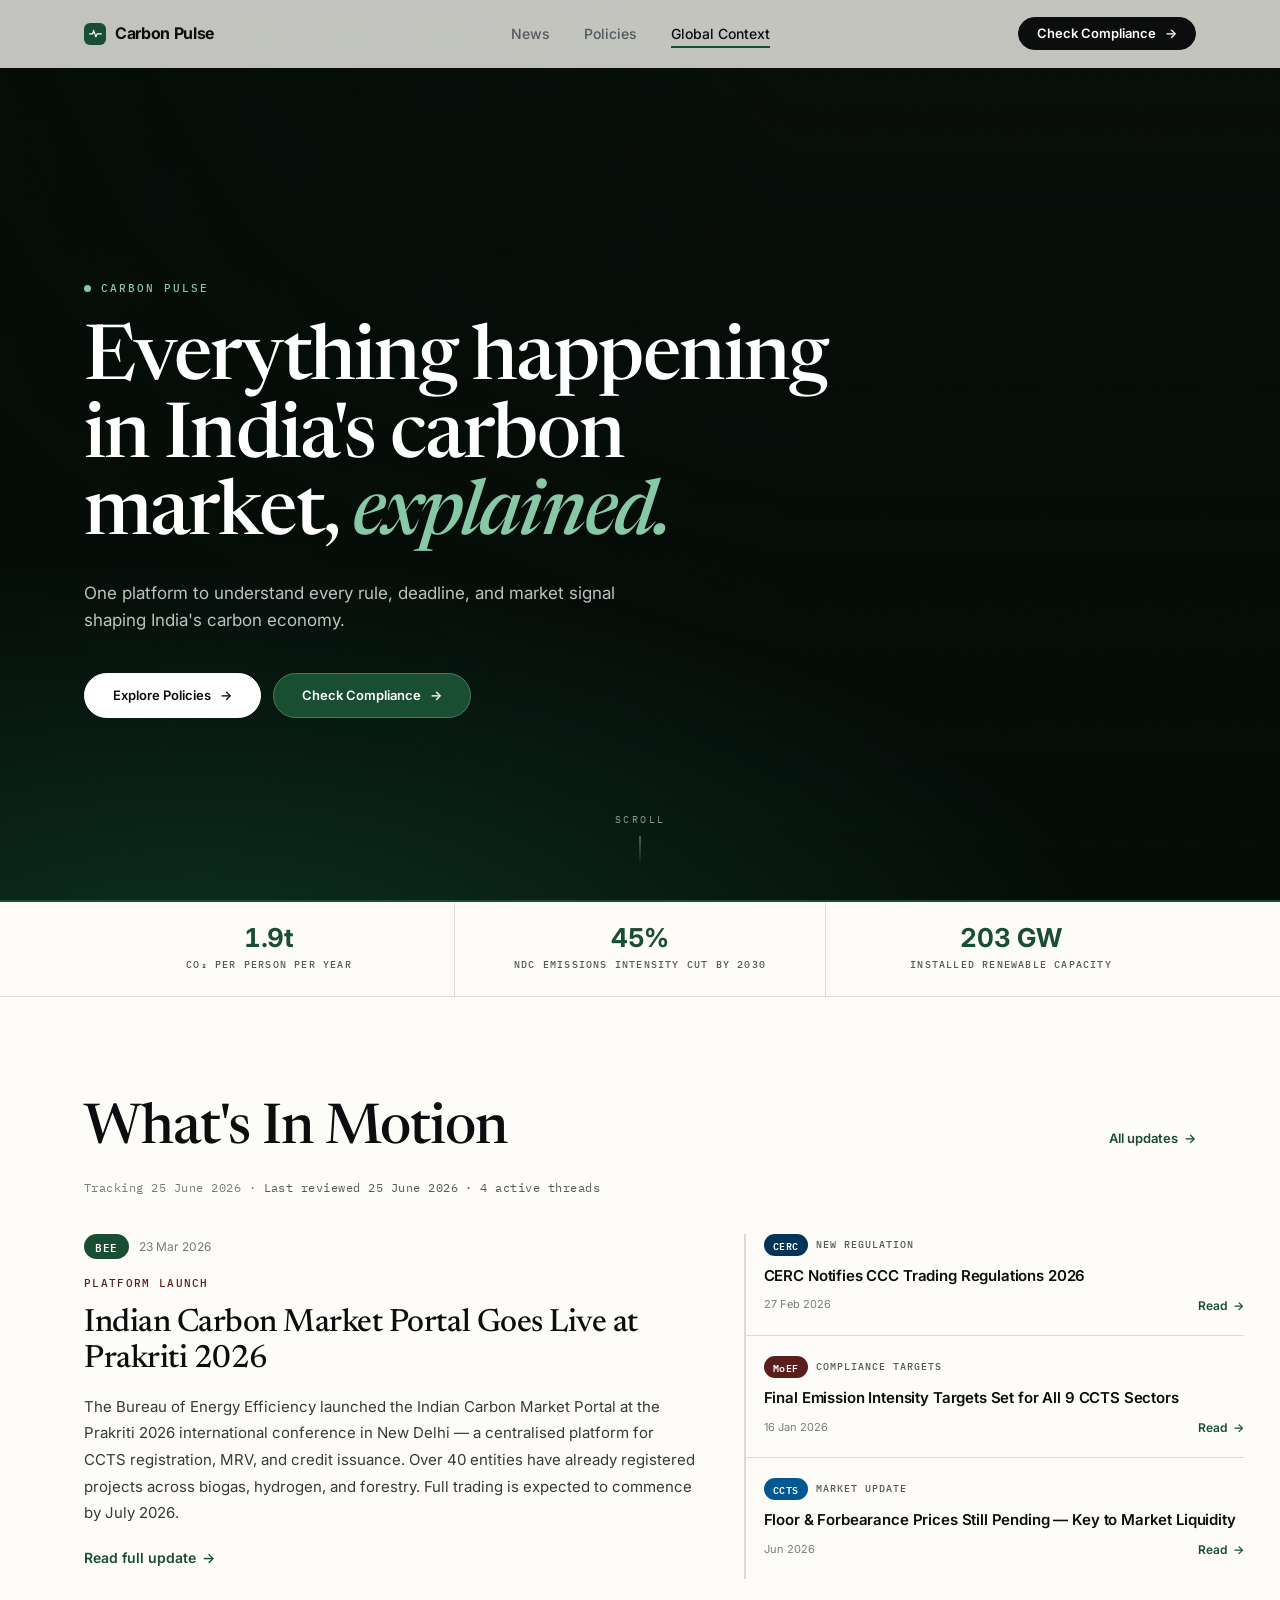
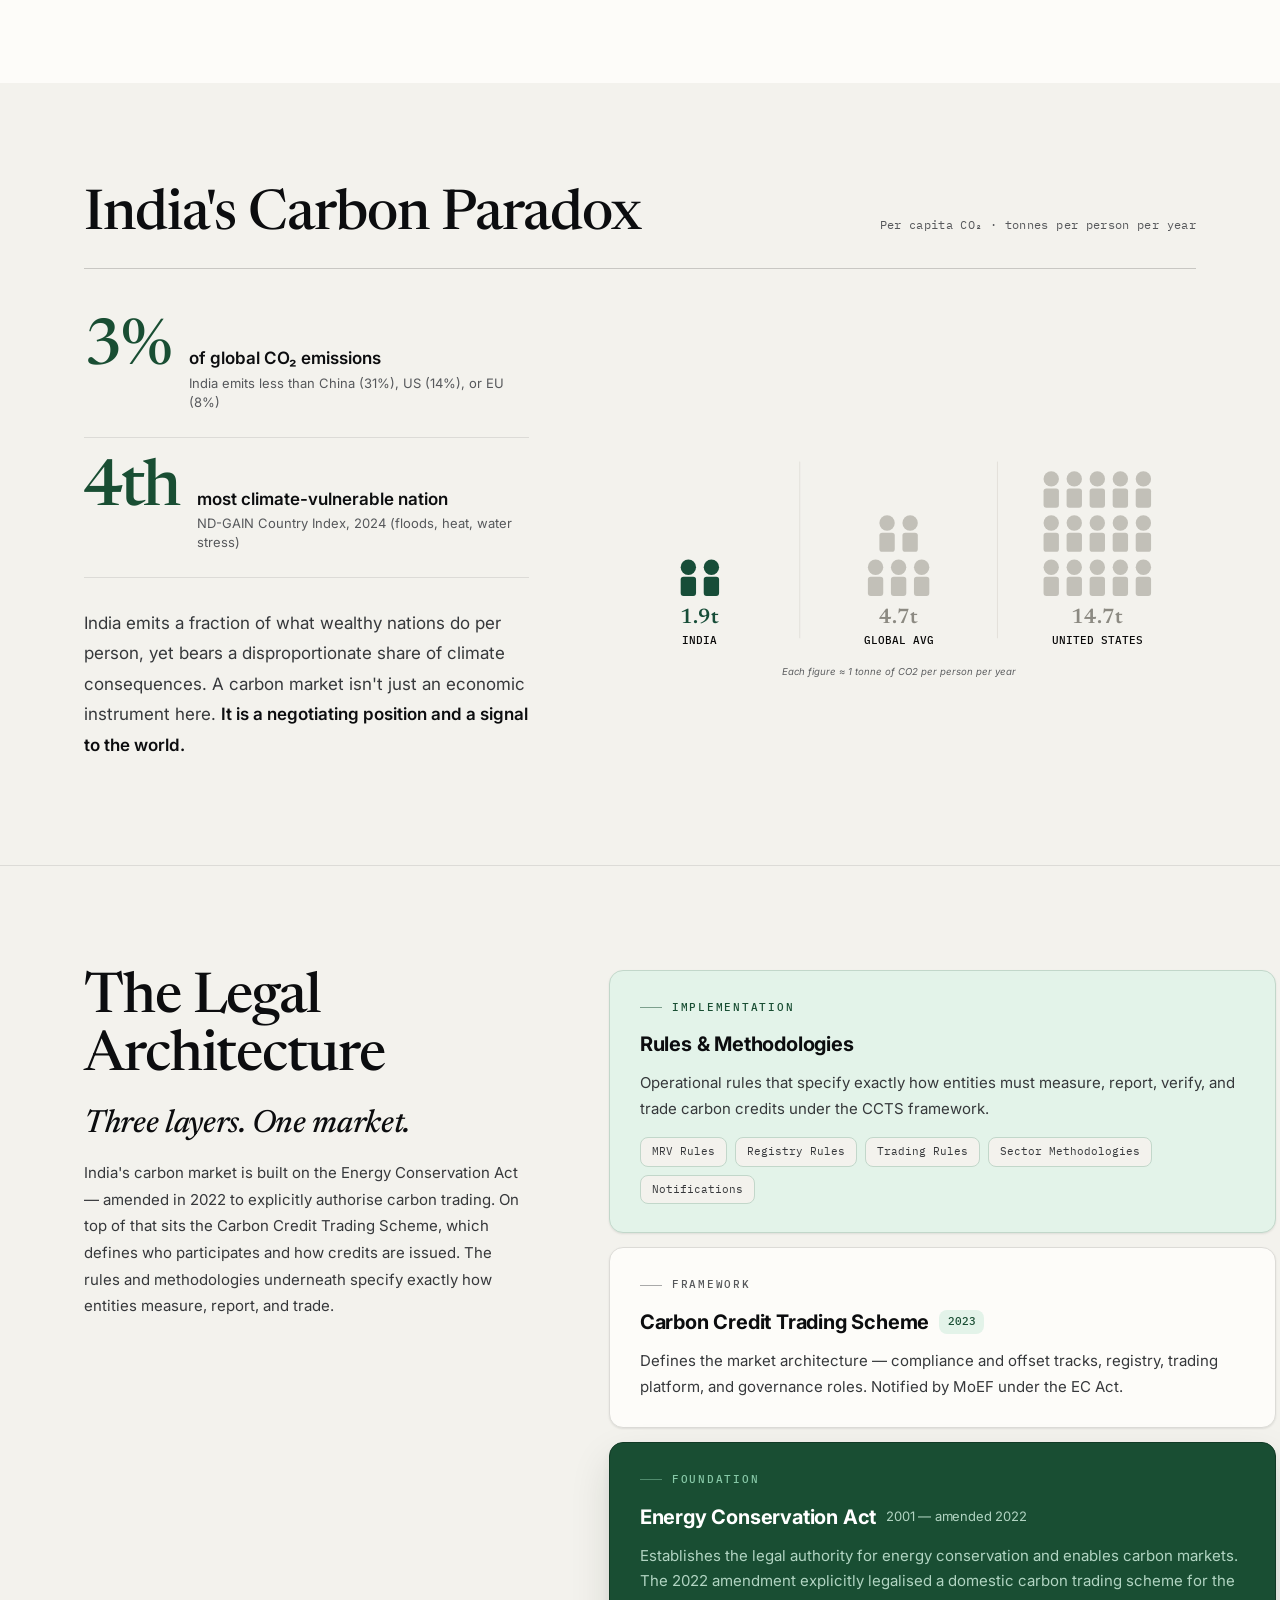
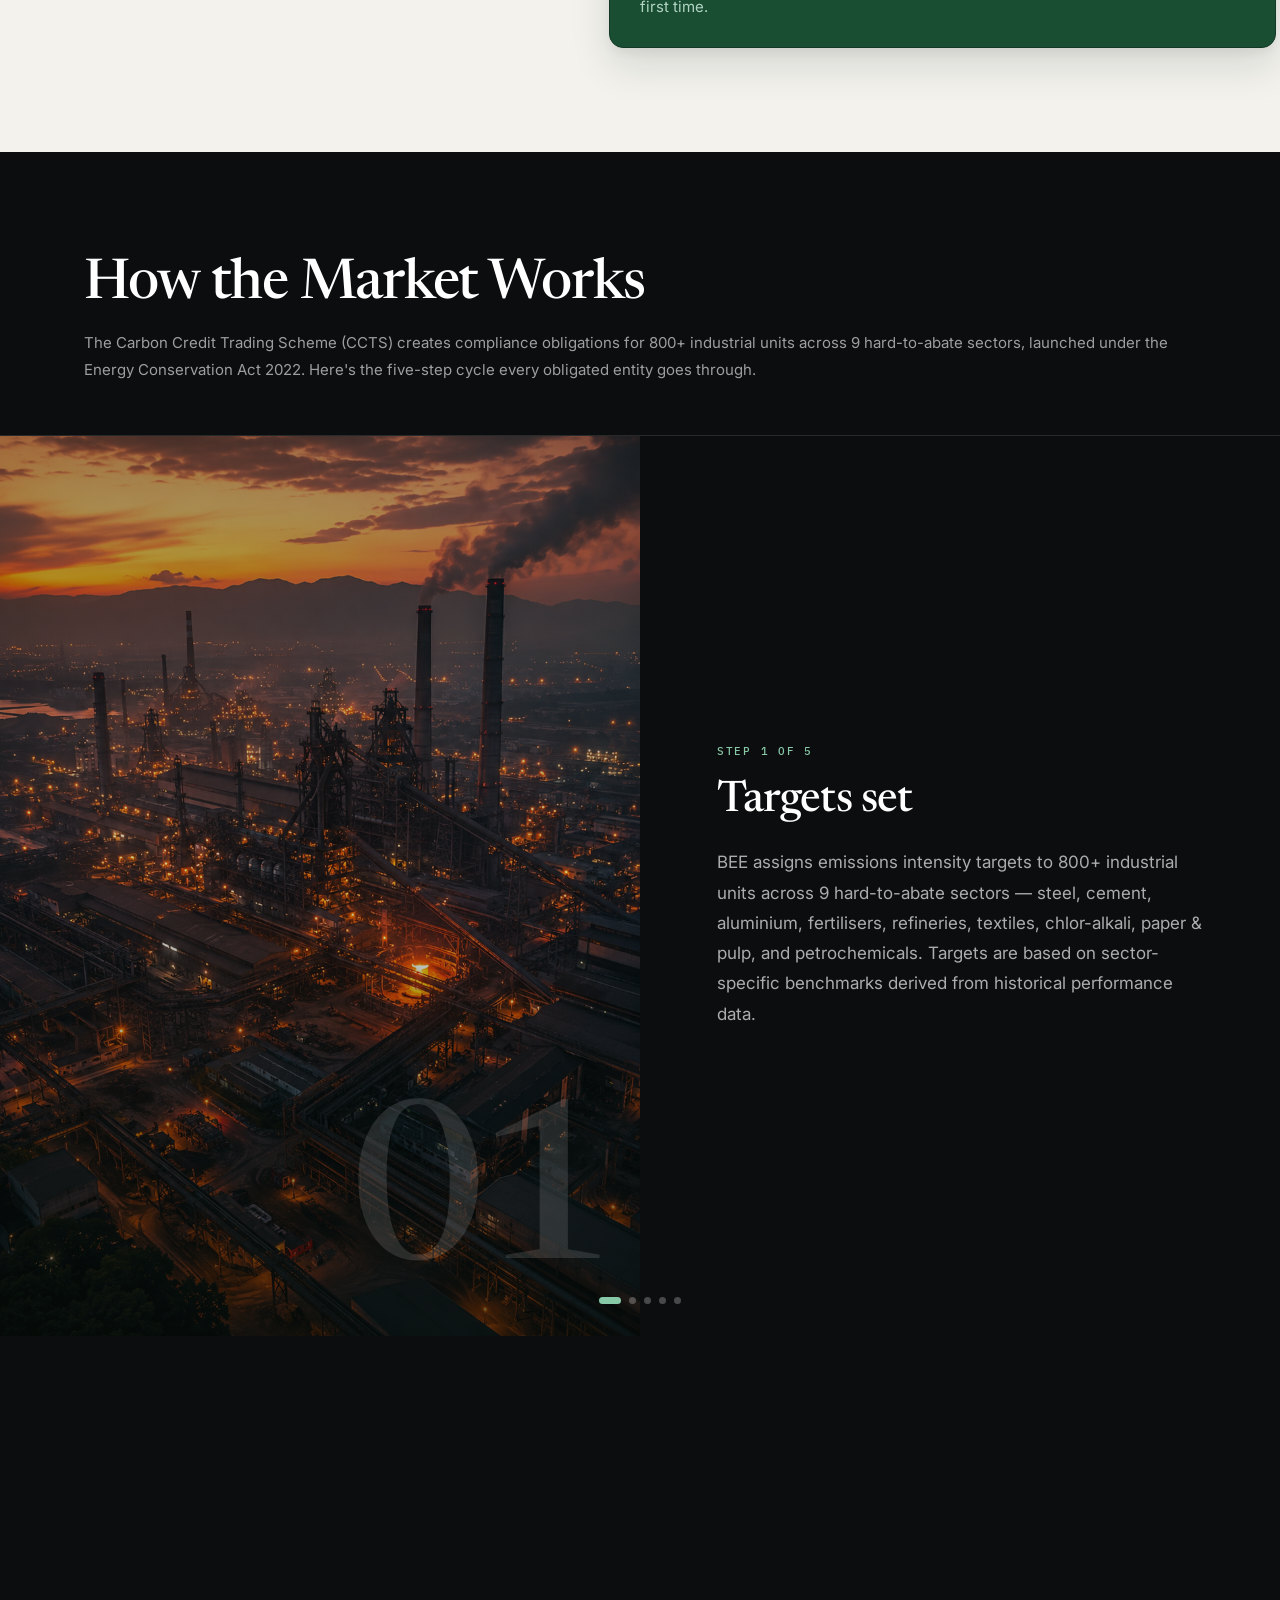
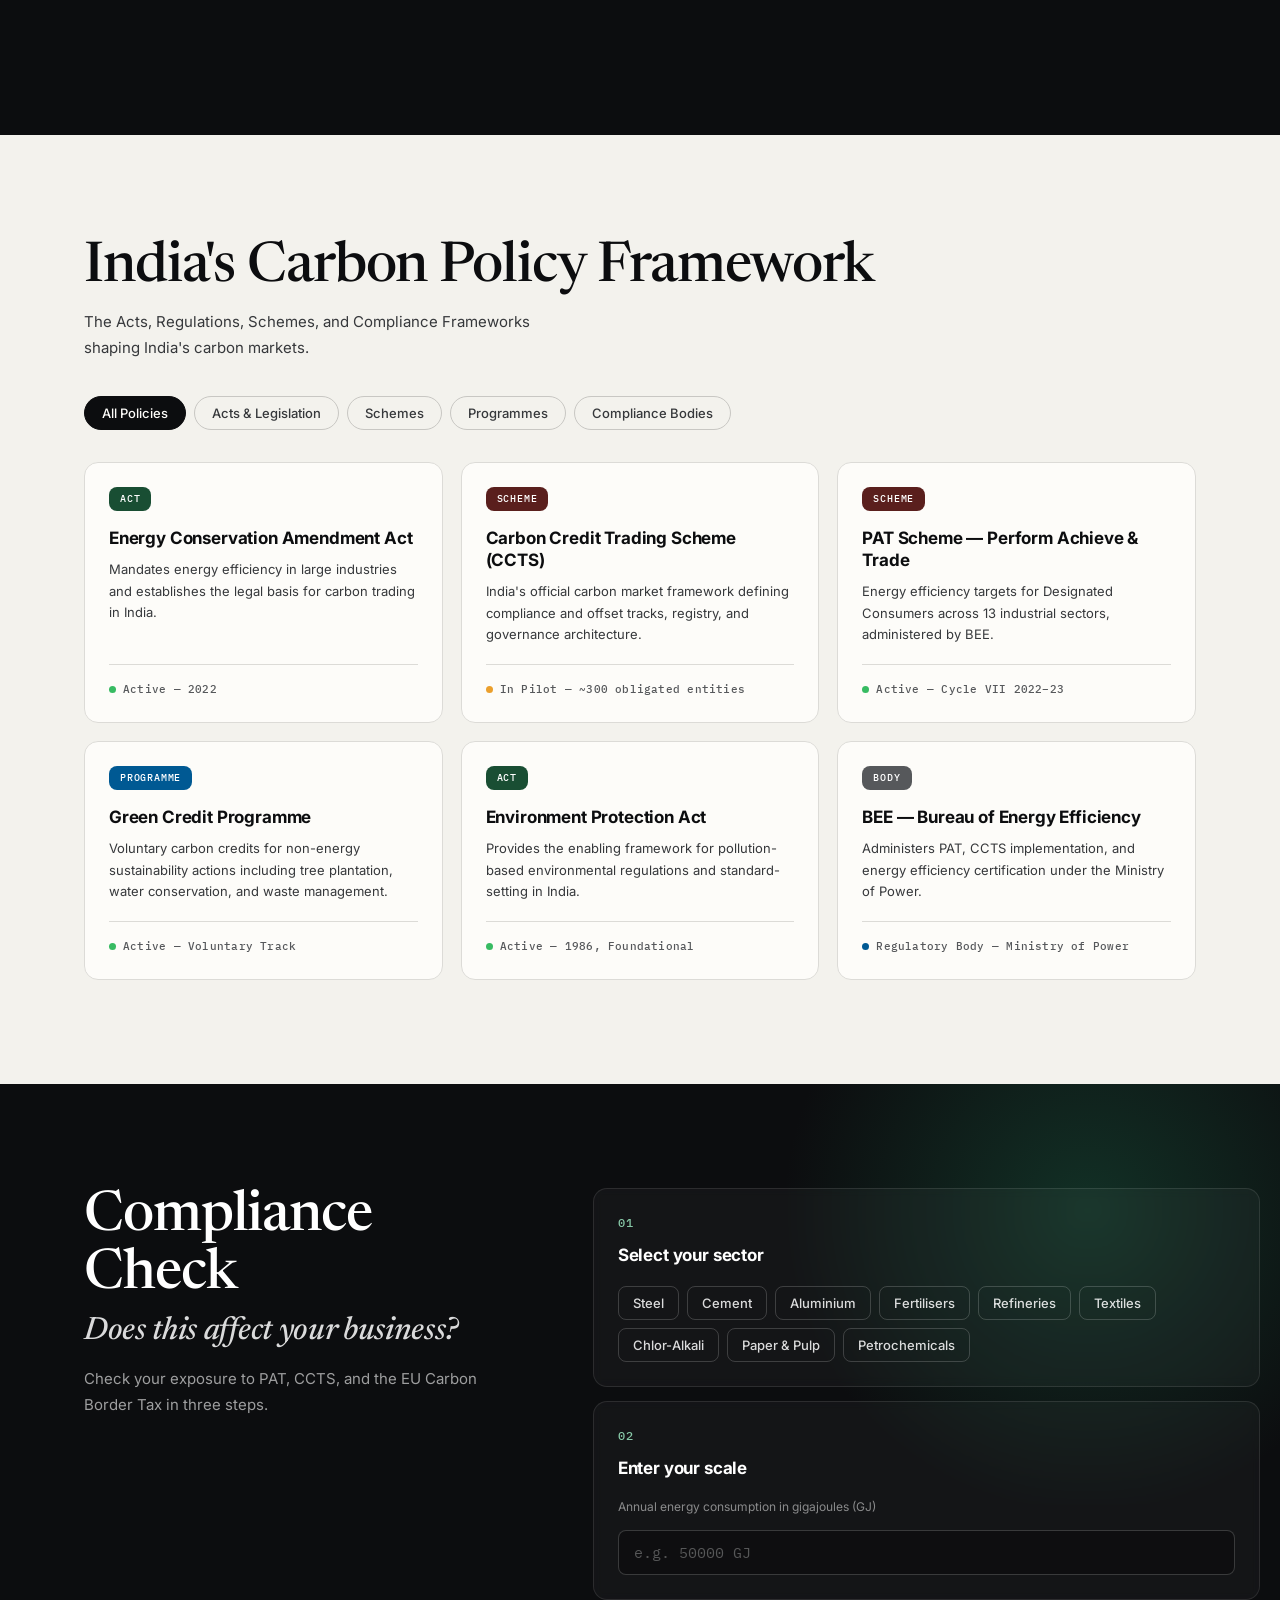
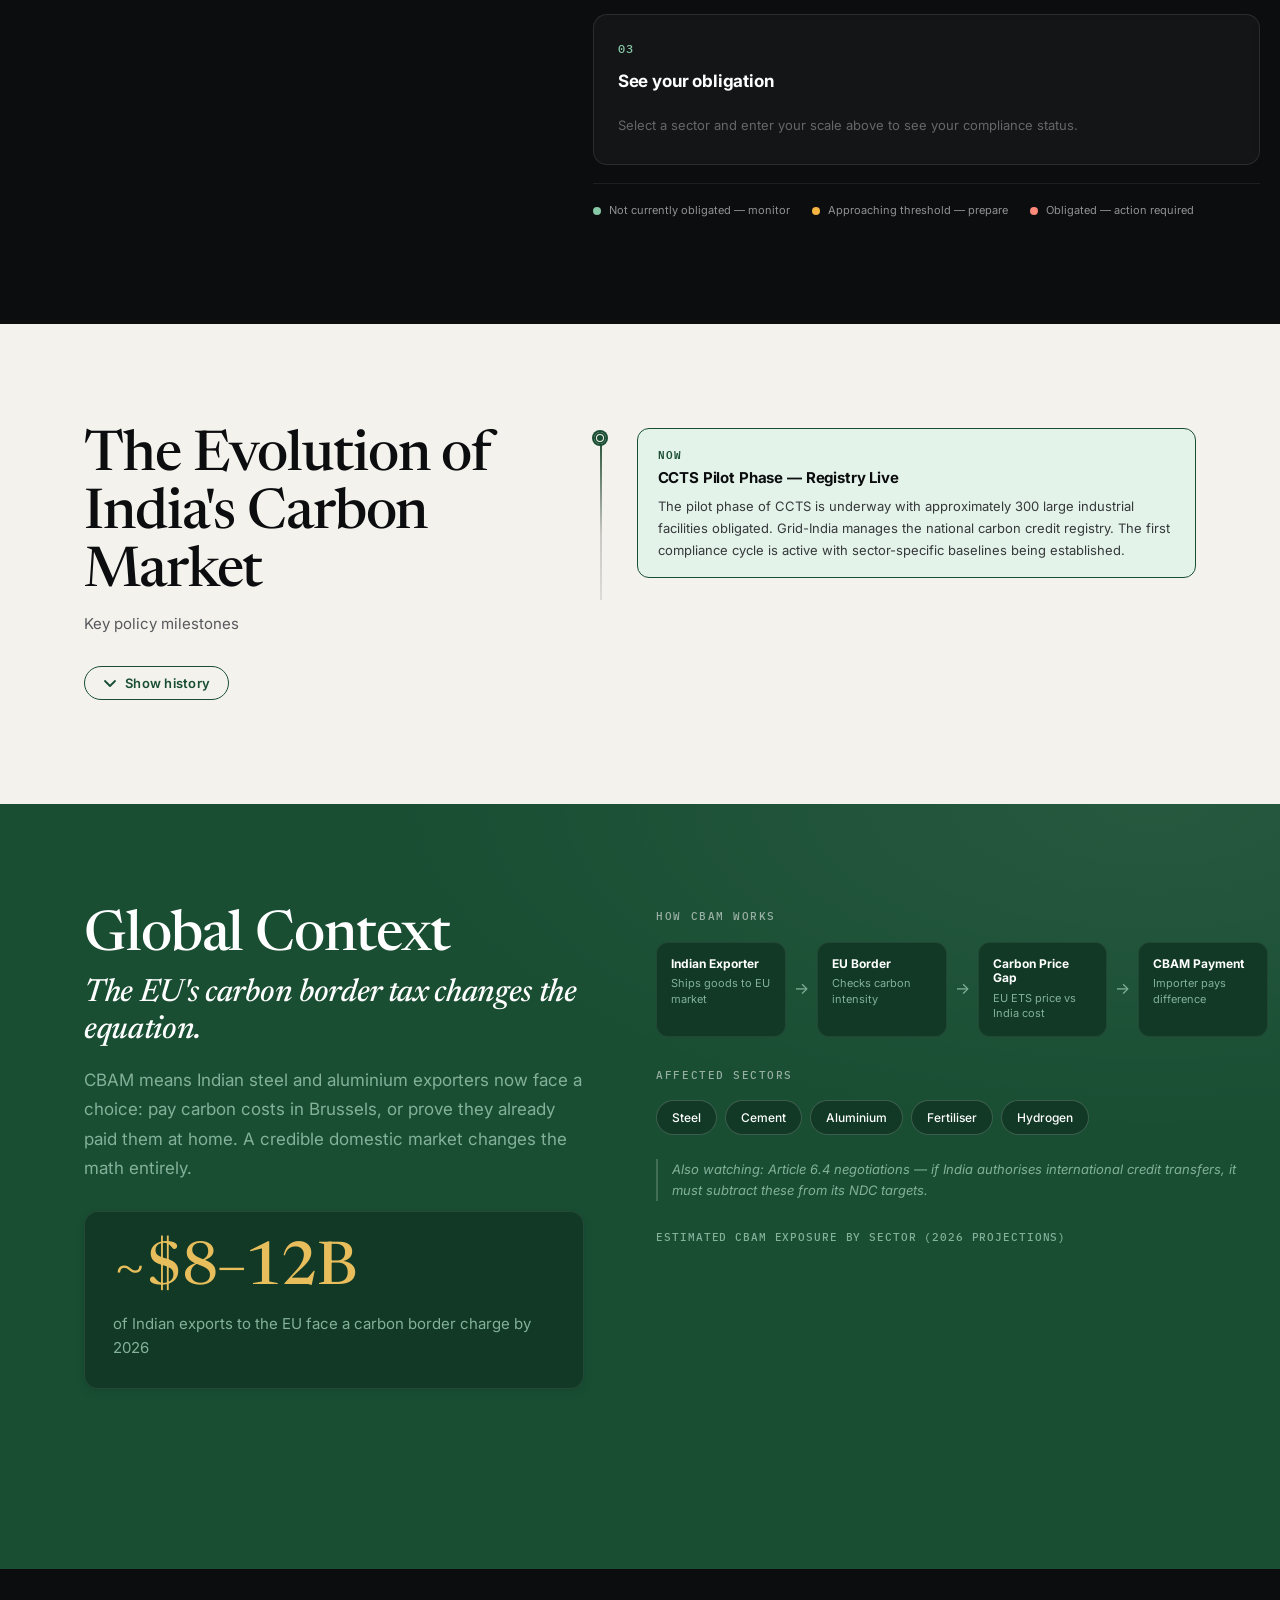
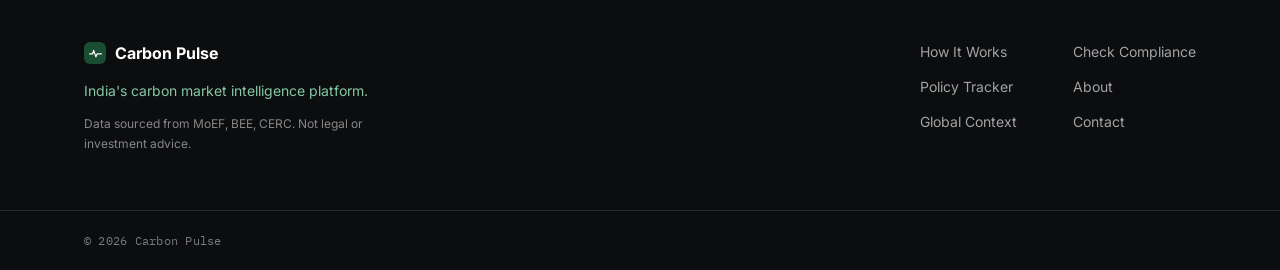
==== commit 57aff744: "Reduce global stat card shadow to subtle lift" ====
--- a/india-carbon-monitor.html
+++ b/india-carbon-monitor.html
@@ -554,7 +554,7 @@
     .global-headline { font-family: var(--font-display); font-size: var(--text-display-s); font-weight: 500; color: #fff; line-height: 1.04; letter-spacing: -0.02em; margin-bottom: 8px; }
     .global-left .section-subheading { color: #fff; }
     .global-sub { font-size: var(--text-lg); color: var(--mint-2); line-height: 1.72; }
-    .global-stat-card { background: var(--green-deep); border: 1px solid rgba(255,255,255,0.08); border-radius: var(--radius-card); padding: 28px; margin-top: 28px; box-shadow: var(--shadow-dk); }
+    .global-stat-card { background: var(--green-deep); border: 1px solid rgba(255,255,255,0.08); border-radius: var(--radius-card); padding: 28px; margin-top: 28px; box-shadow: 0 4px 12px rgba(0,0,0,0.06), 0 1px 3px rgba(0,0,0,0.05); }
     .global-stat-value { font-family: var(--font-display); font-size: clamp(2.75rem, 5vw, 3.75rem); font-weight: 500; color: var(--gold); line-height: 1; letter-spacing: -0.02em; margin-bottom: 12px; }
     .global-stat-desc { font-size: var(--text-md); color: var(--mint-2); line-height: 1.6; }
     .cbam-label, .sectors-label { font-family: var(--font-mono); font-size: 11px; letter-spacing: 0.14em; text-transform: uppercase; color: rgba(255,255,255,0.55); font-weight: 500; margin-bottom: 16px; }
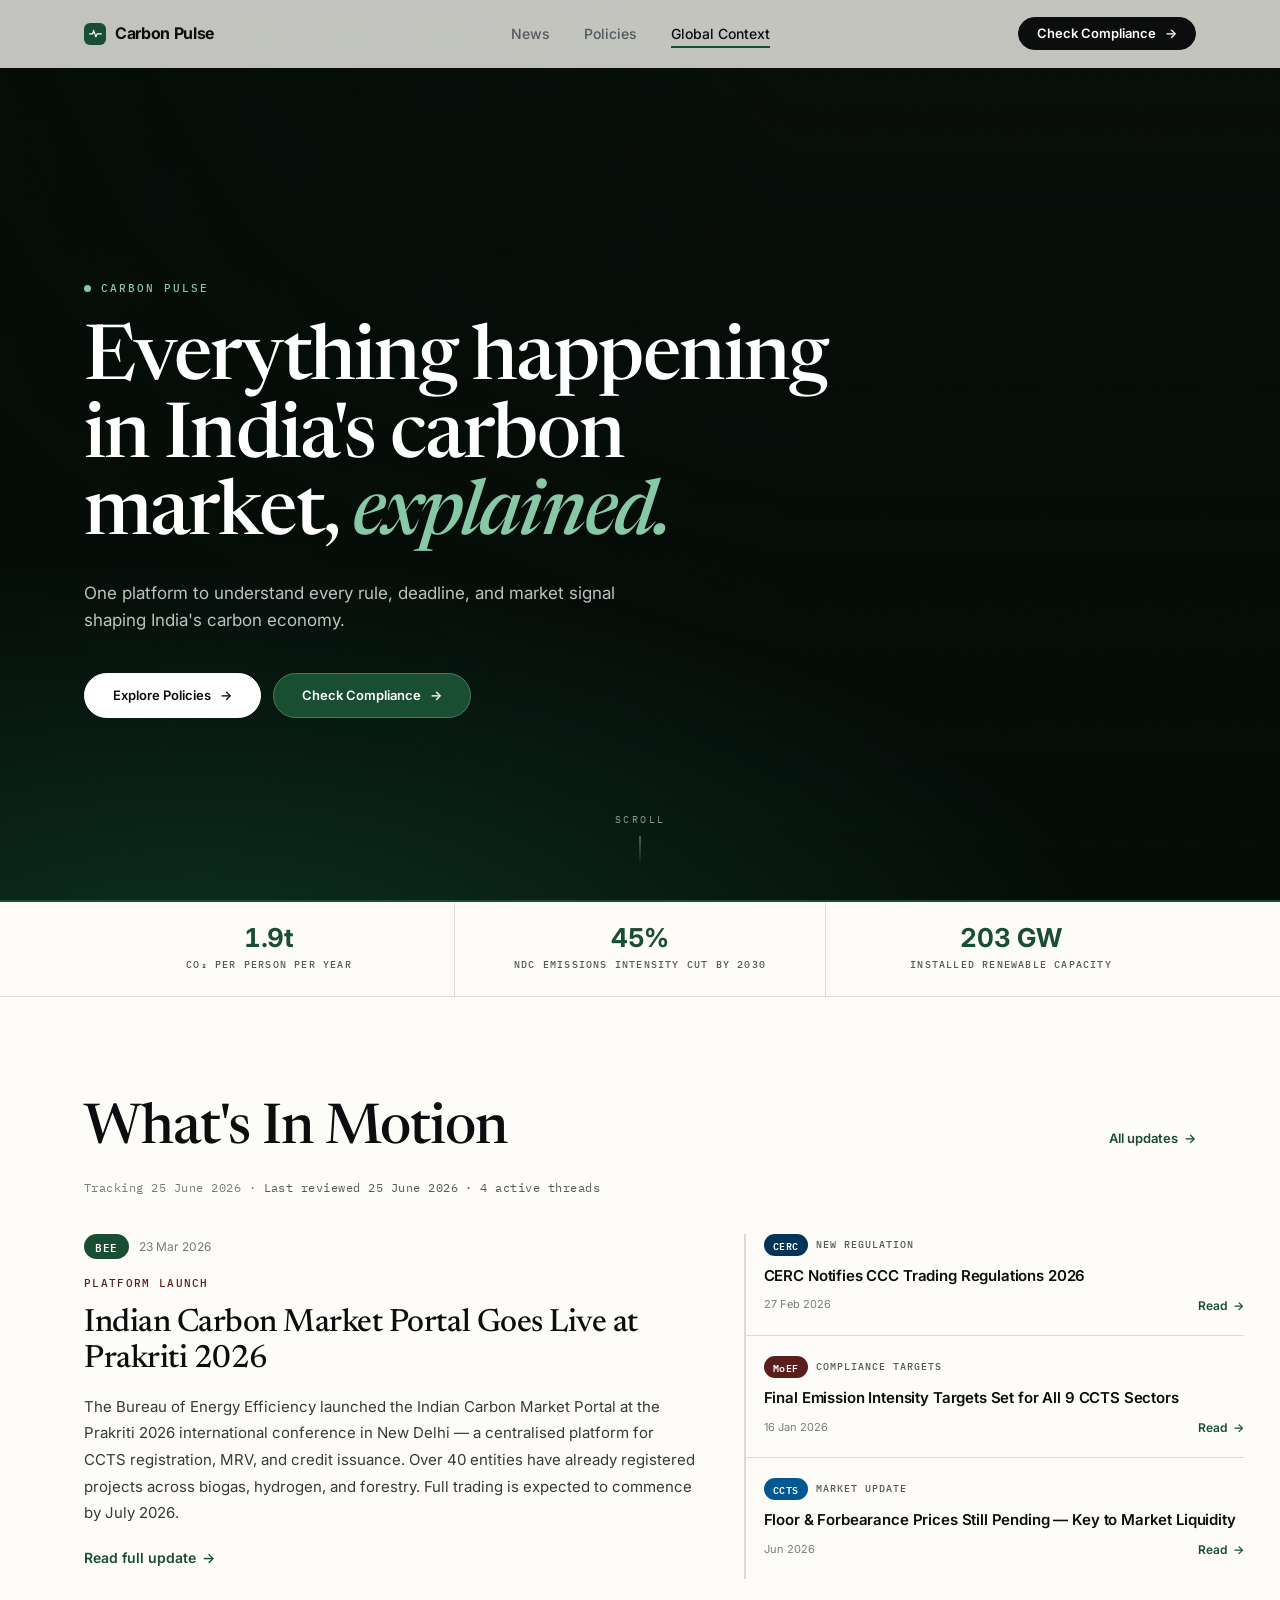
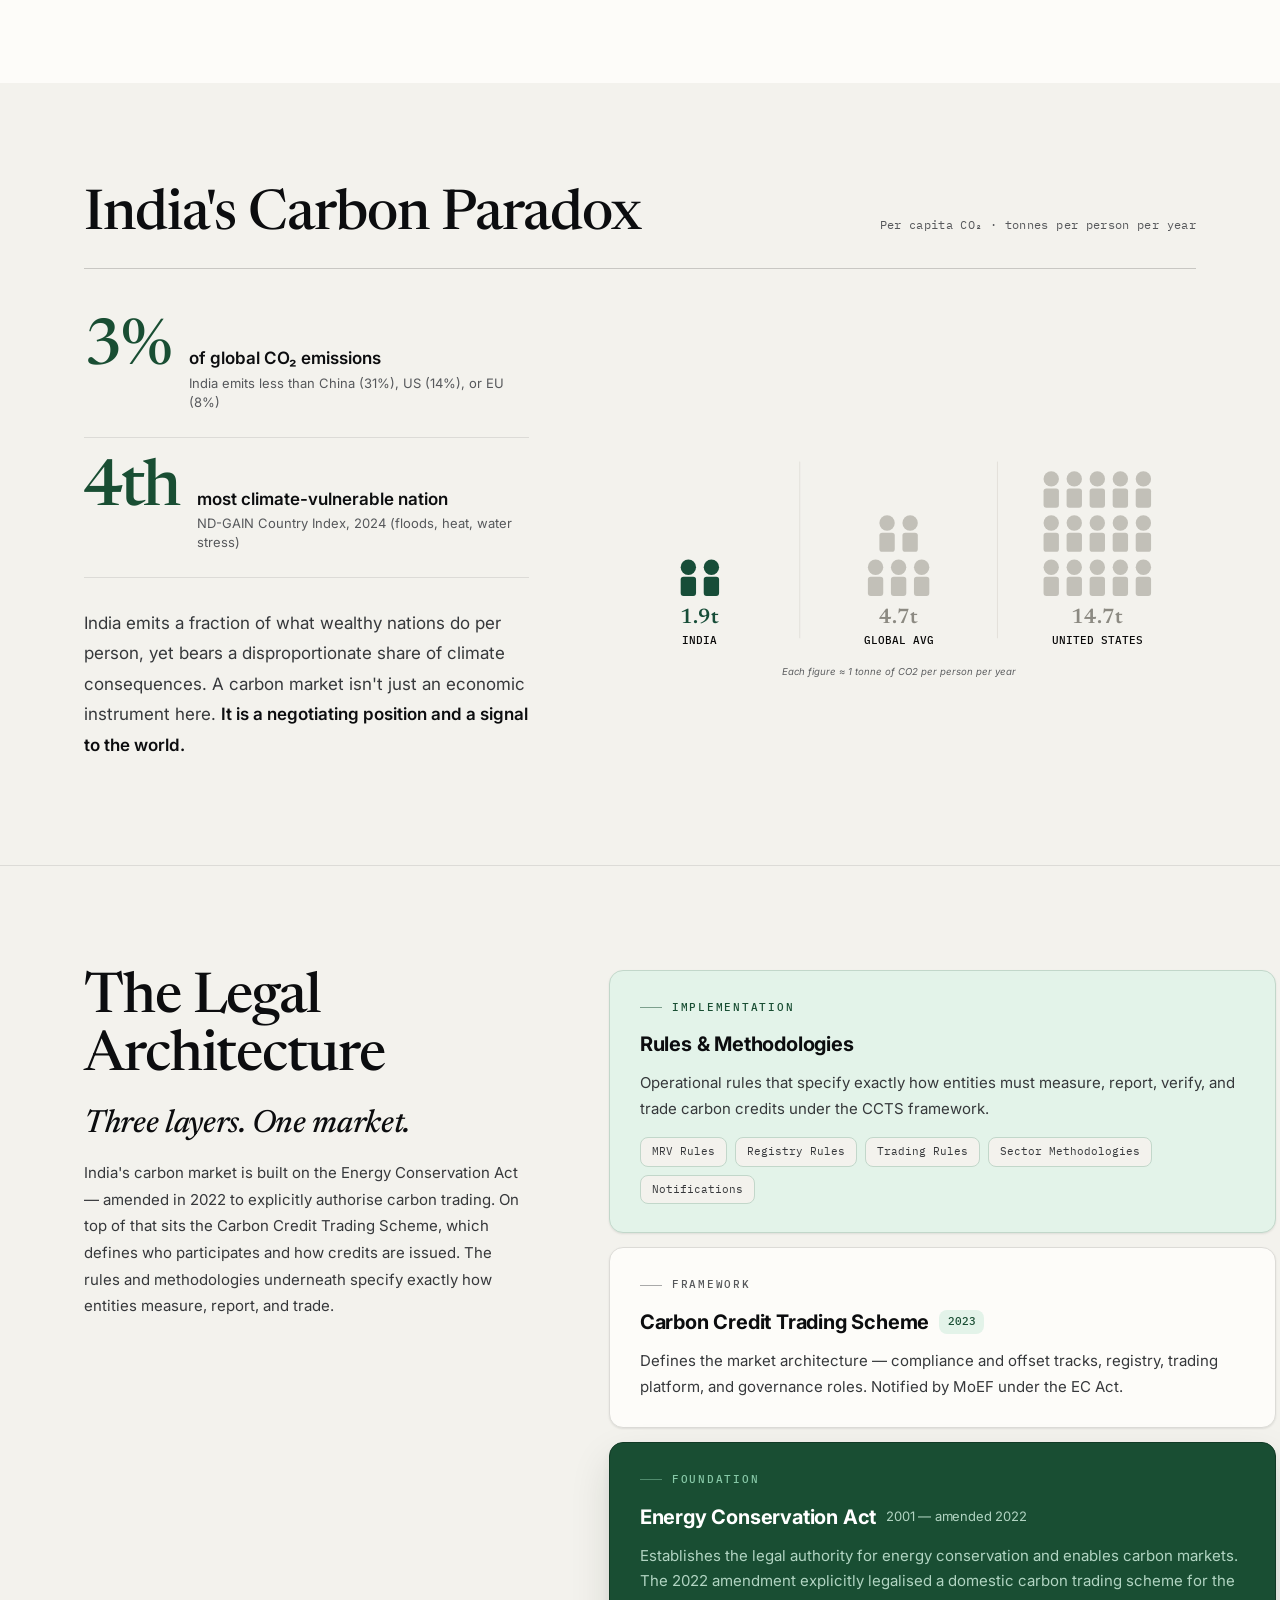
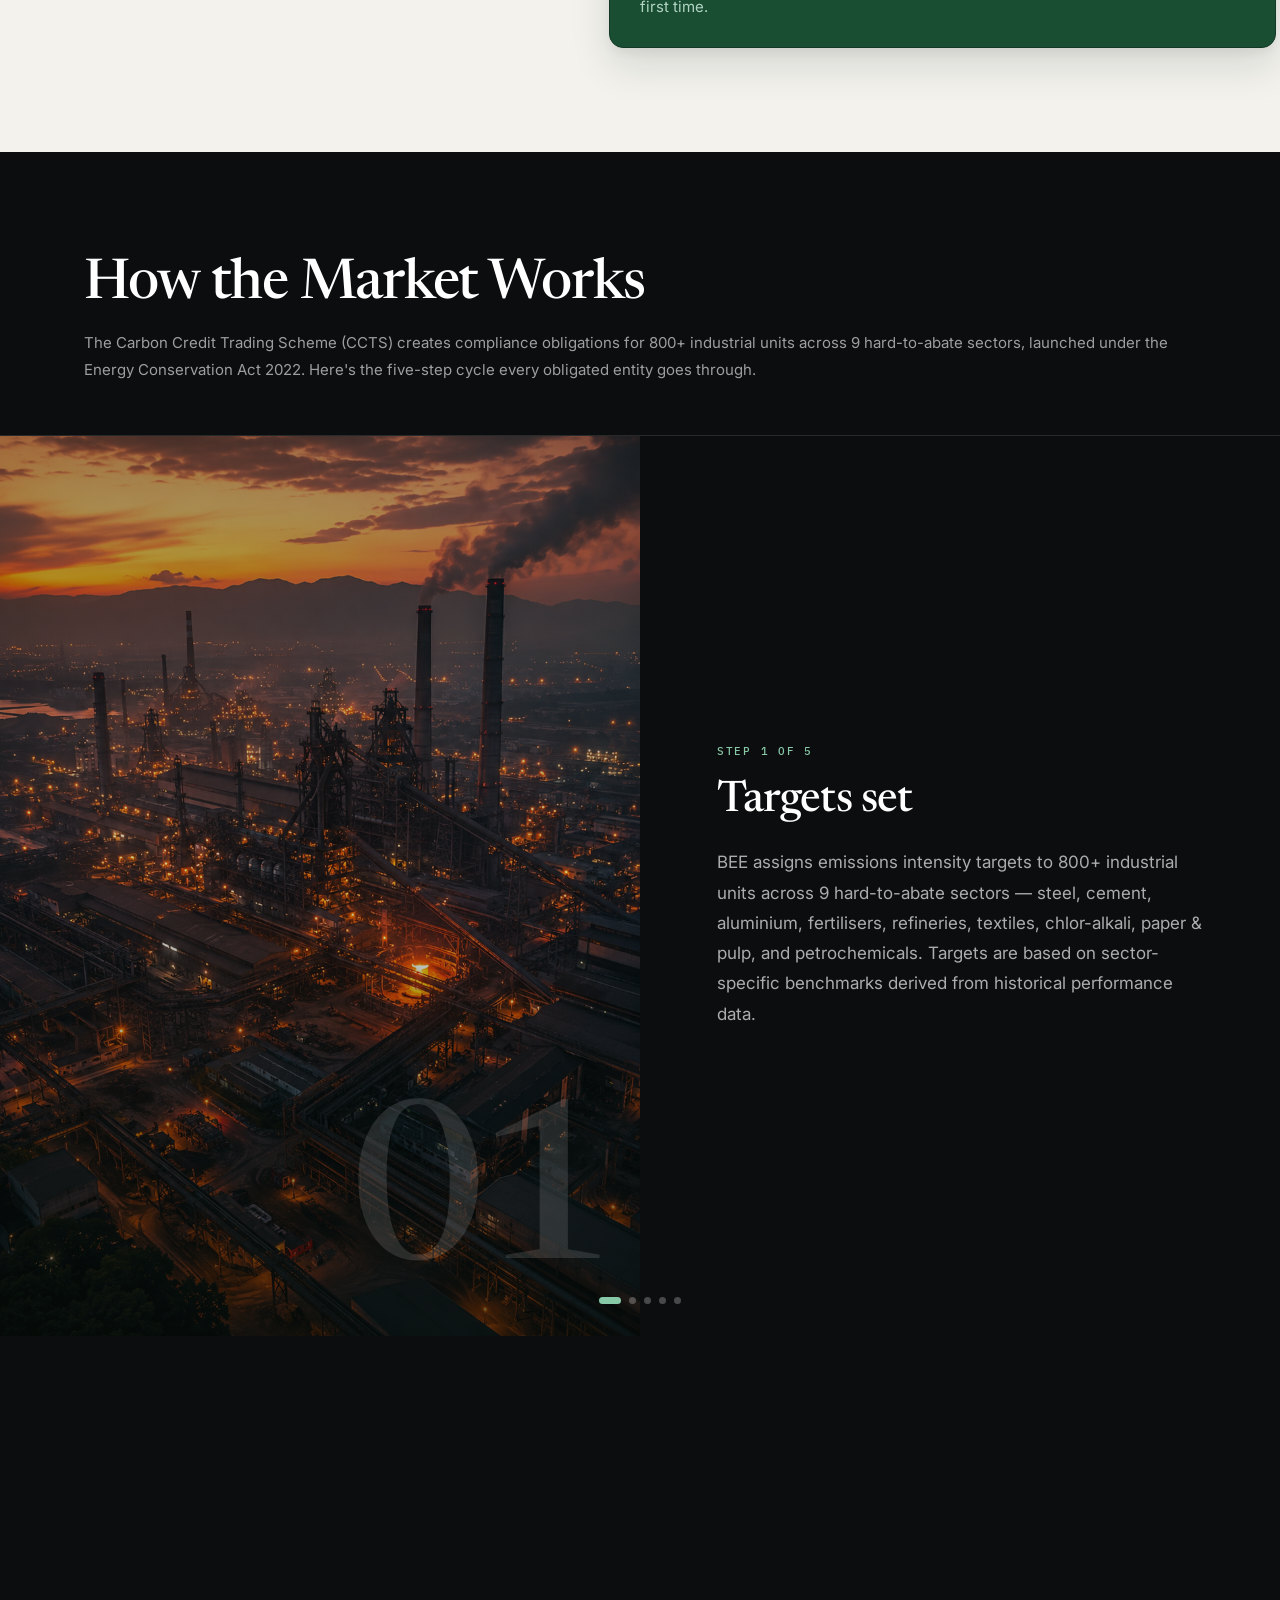
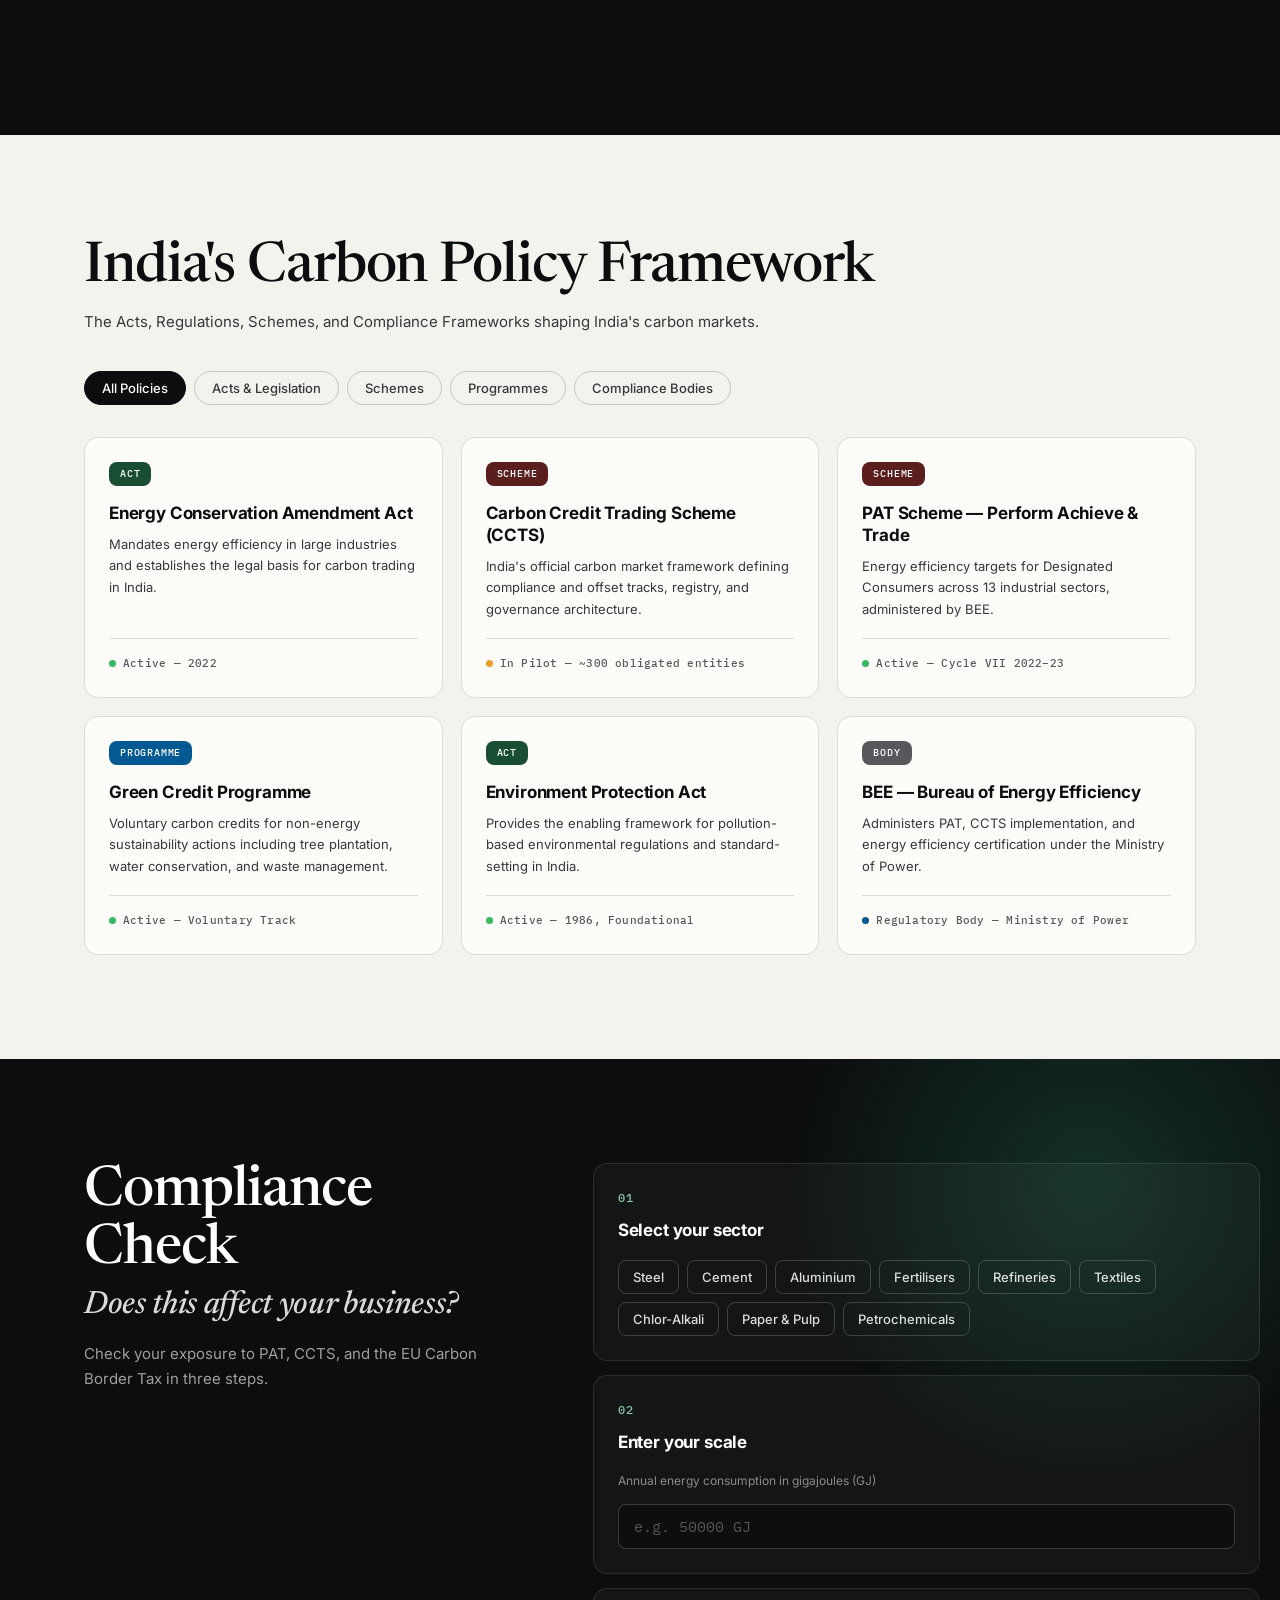
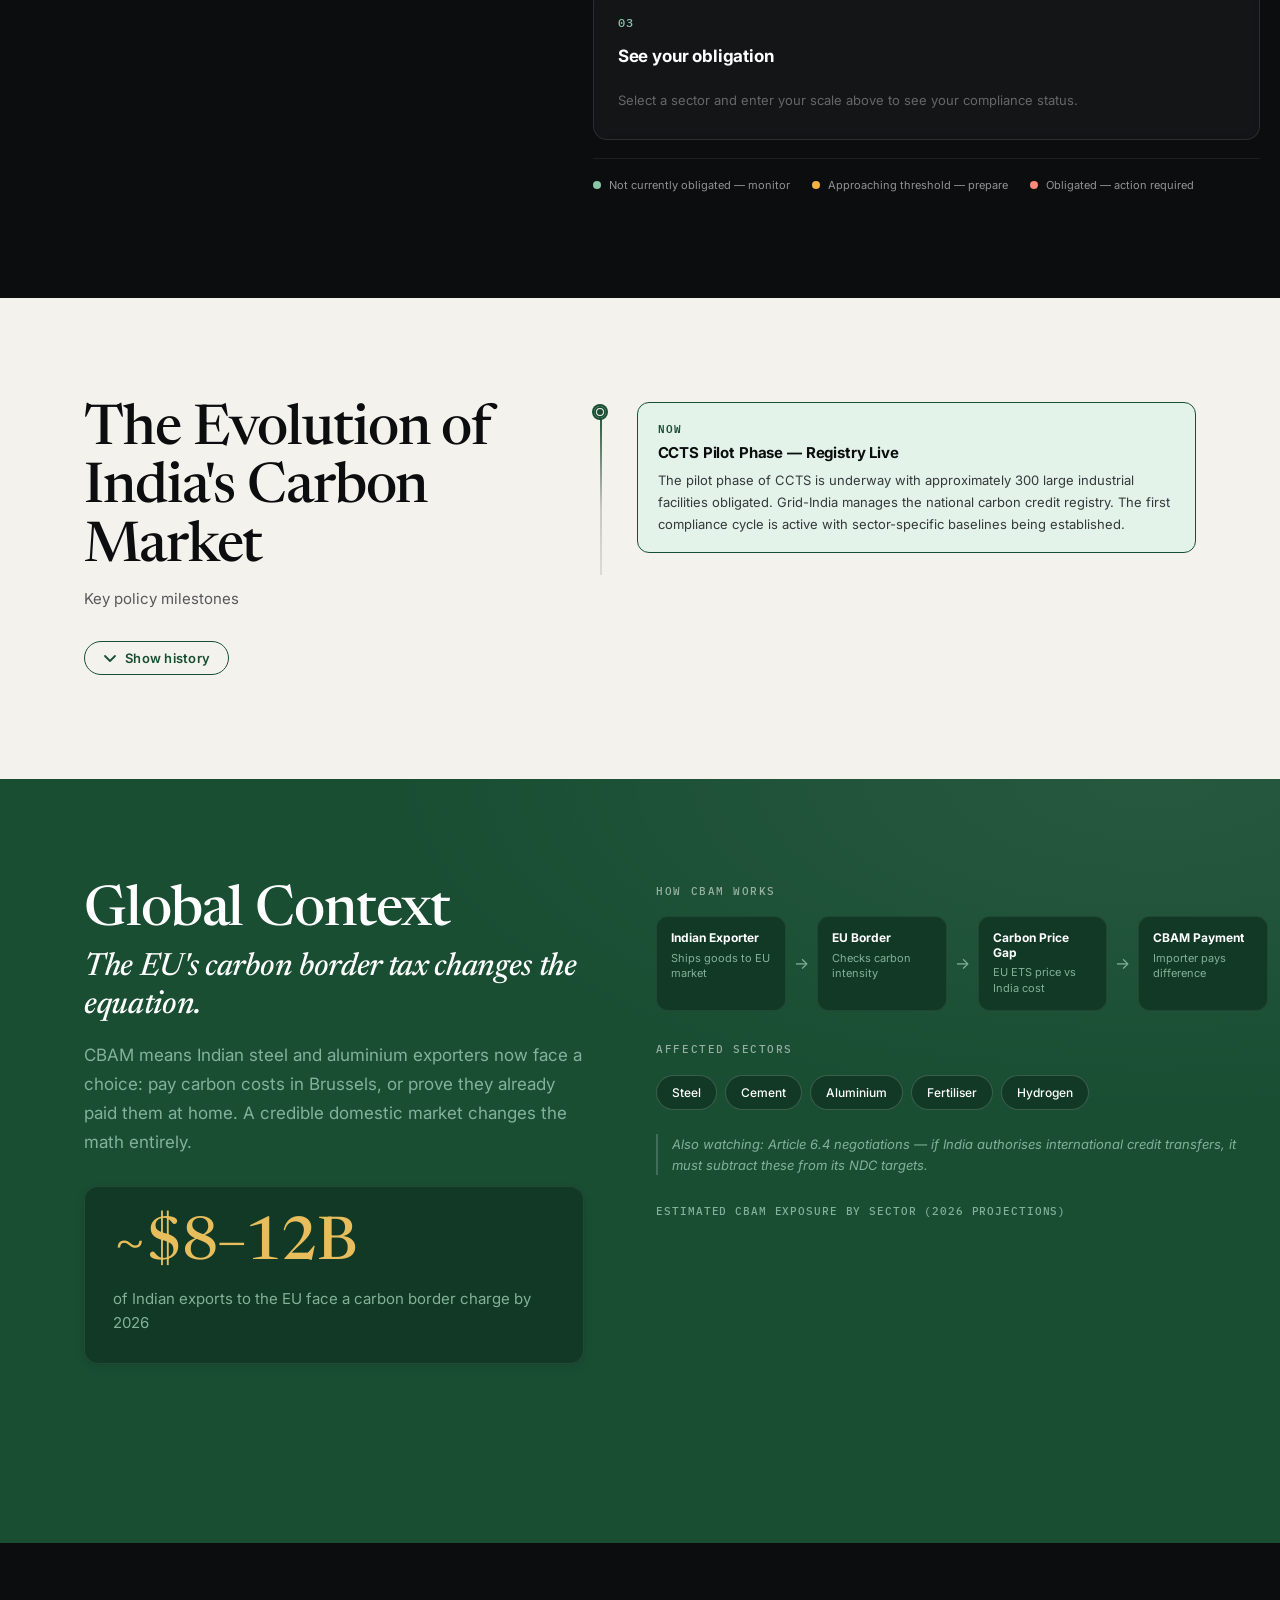
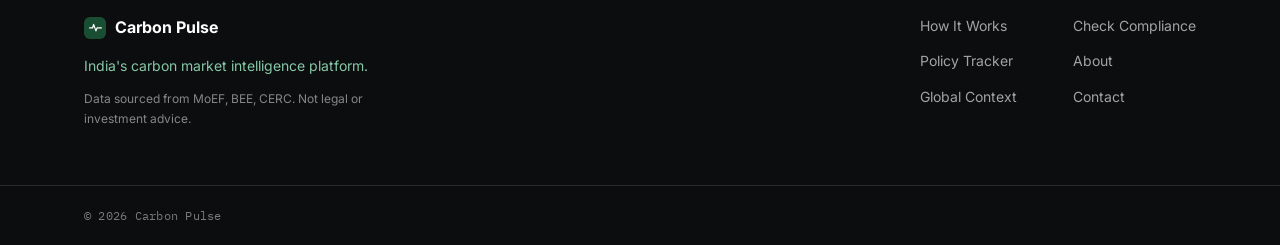
==== commit c0e5472d: "Extend policy section subtext to full width" ====
--- a/india-carbon-monitor.html
+++ b/india-carbon-monitor.html
@@ -453,7 +453,7 @@
     .policy-header { margin-bottom: 36px; }
     .policy-header .eyebrow { color: var(--green); display: block; margin-bottom: 16px; }
     .policy-heading { font-family: var(--font-display); font-size: var(--text-display-s); font-weight: 500; color: var(--ink); letter-spacing: -0.02em; margin-bottom: 12px; line-height: 1.04; }
-    .policy-sub { font-size: var(--text-md); color: var(--ink-2); max-width: 56ch; line-height: 1.7; }
+    .policy-sub { font-size: var(--text-md); color: var(--ink-2); max-width: 100%; line-height: 1.7; }
     .filter-tabs { display: flex; gap: 8px; flex-wrap: wrap; margin-bottom: 32px; }
     .filter-tab { padding: 8px 17px; border-radius: var(--radius-pill); font-size: 13px; font-weight: 500; cursor: pointer; border: 1px solid var(--line-2); background: transparent; color: var(--ink-2); transition: all var(--dur-fast) var(--ease-out); }
     .filter-tab:hover { border-color: var(--ink); color: var(--ink); }
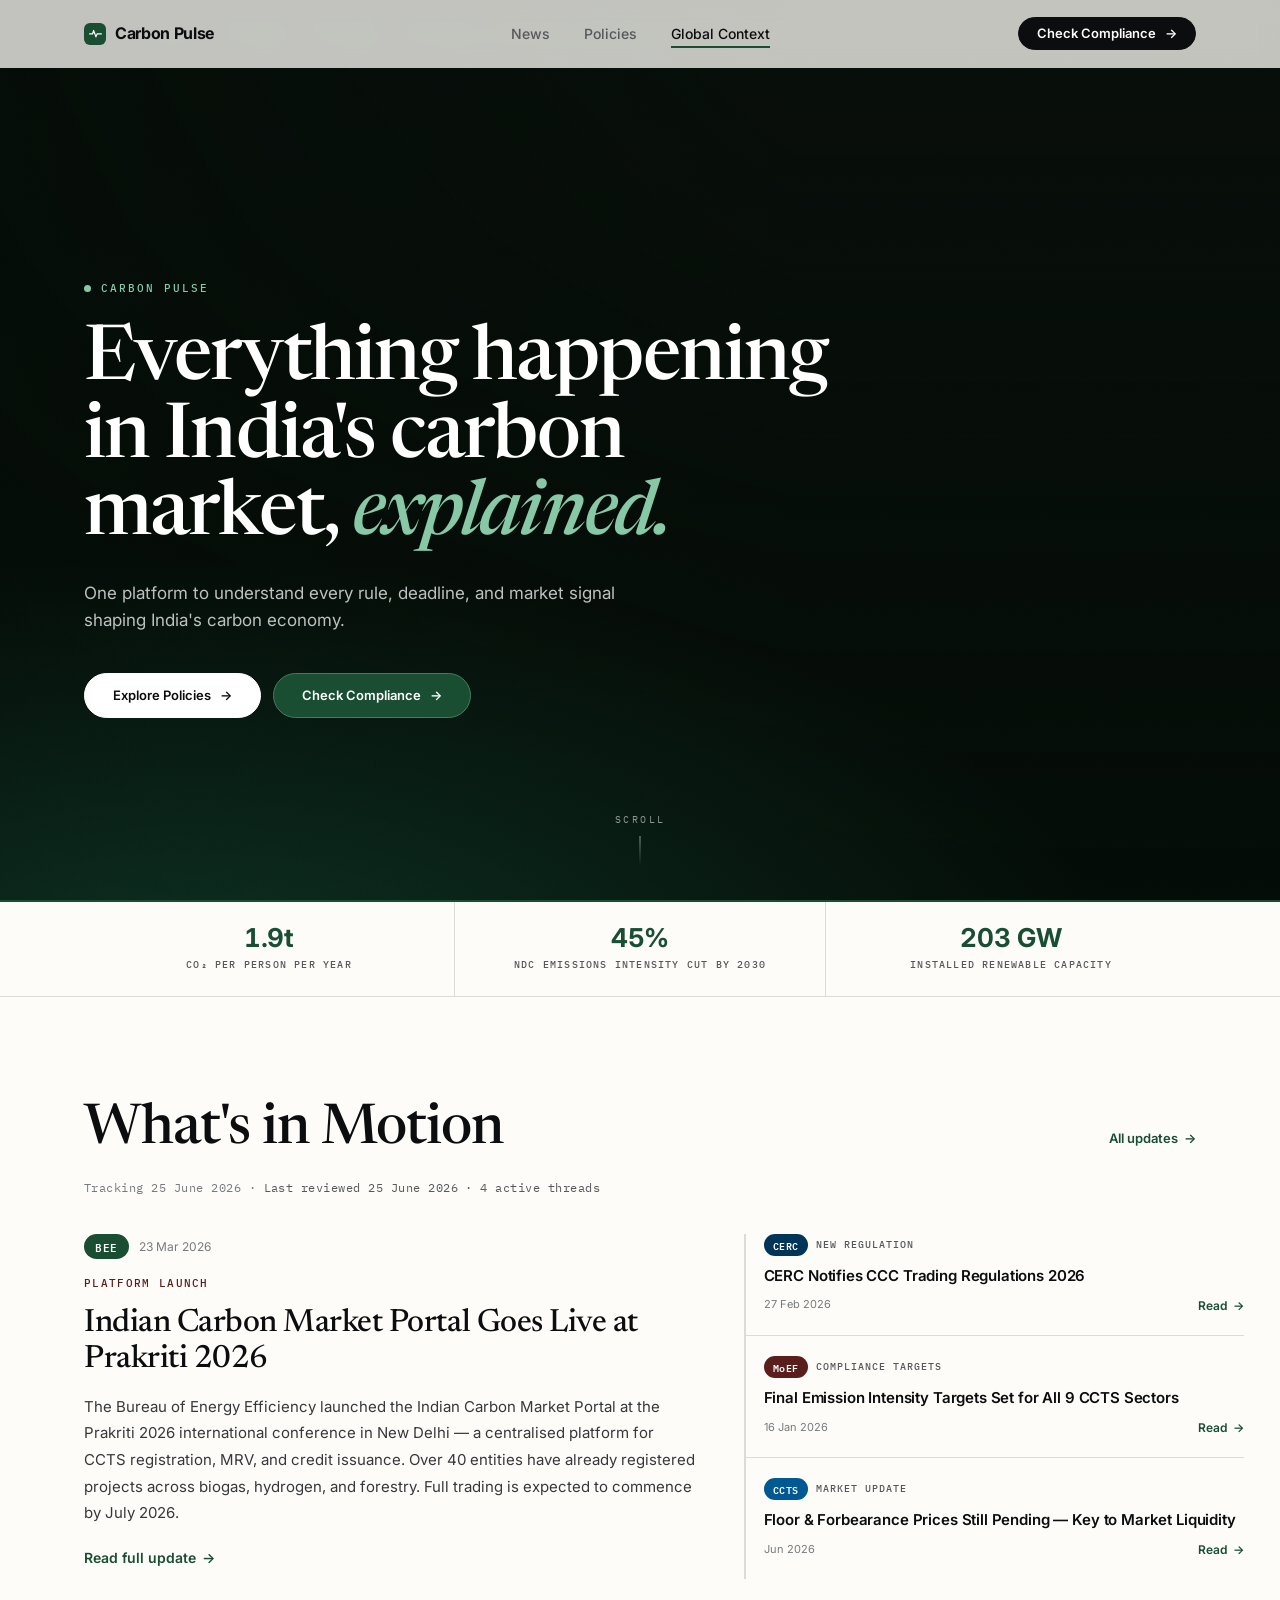
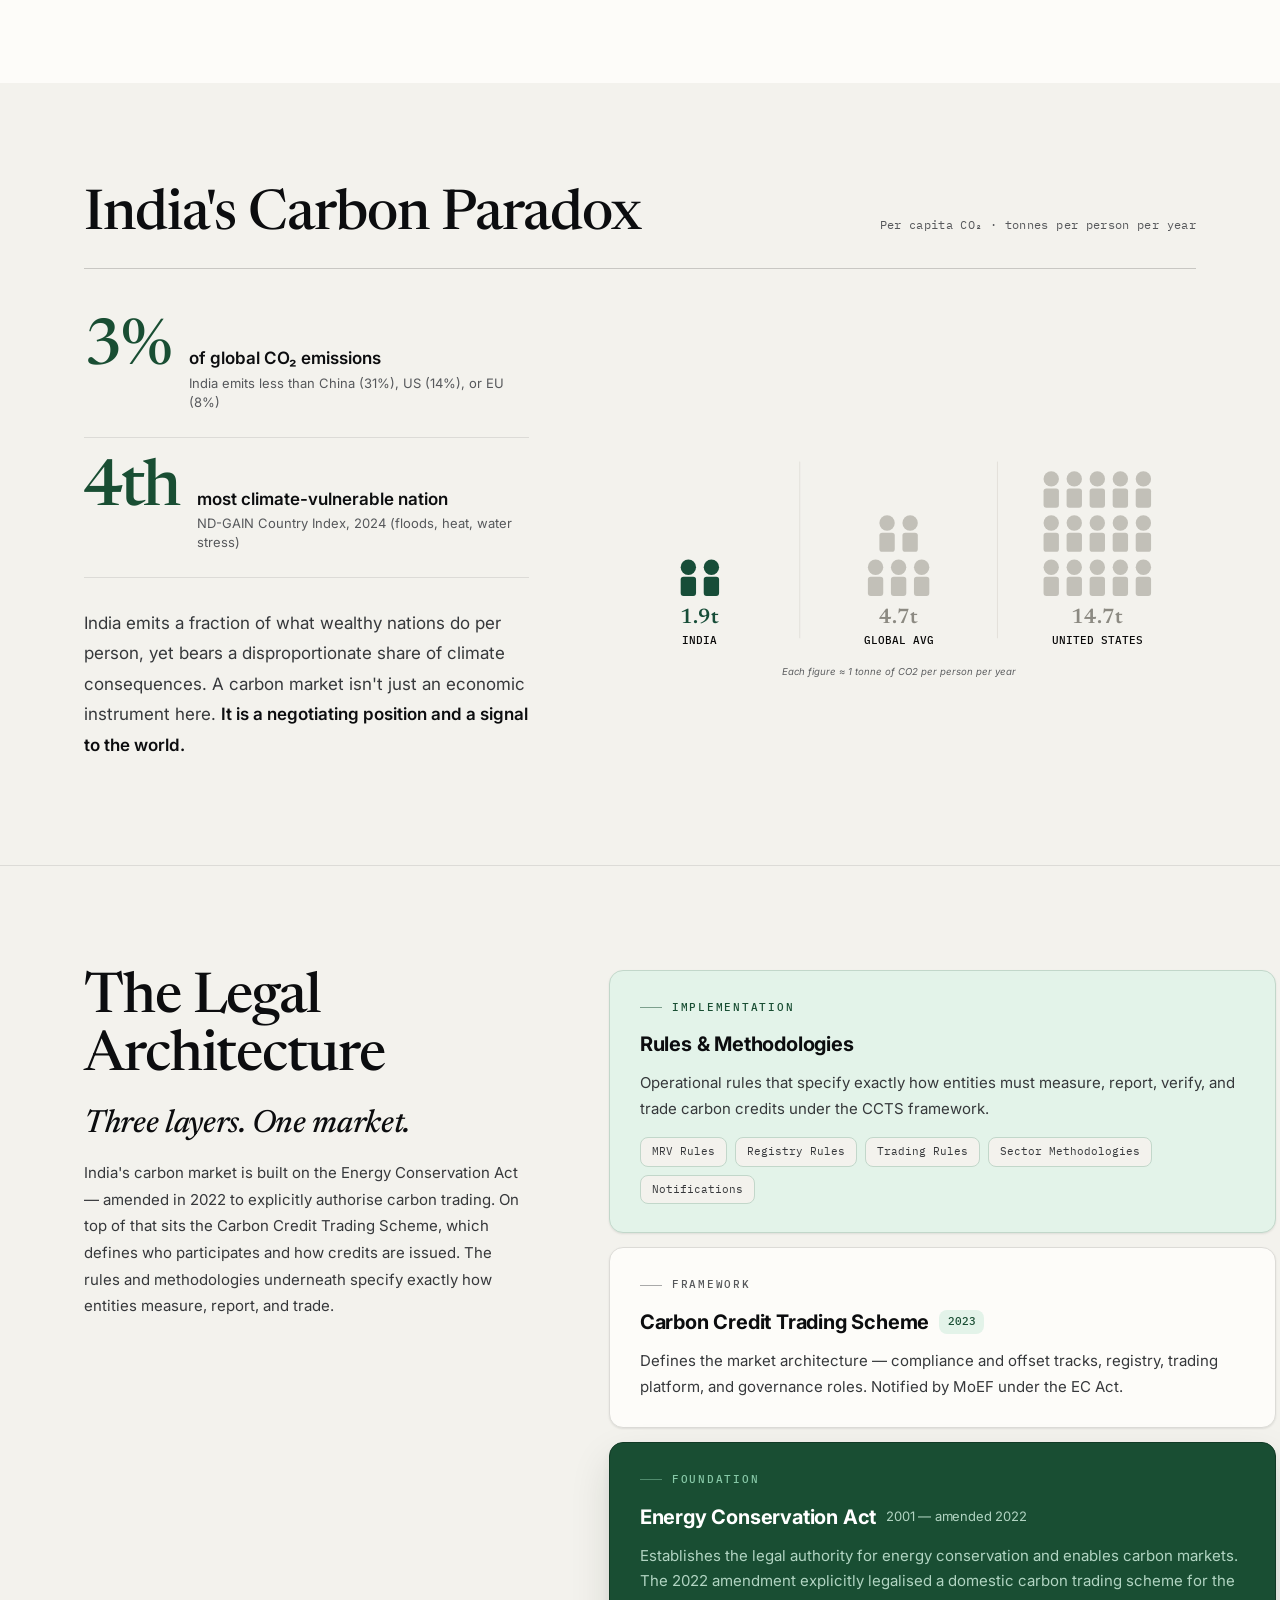
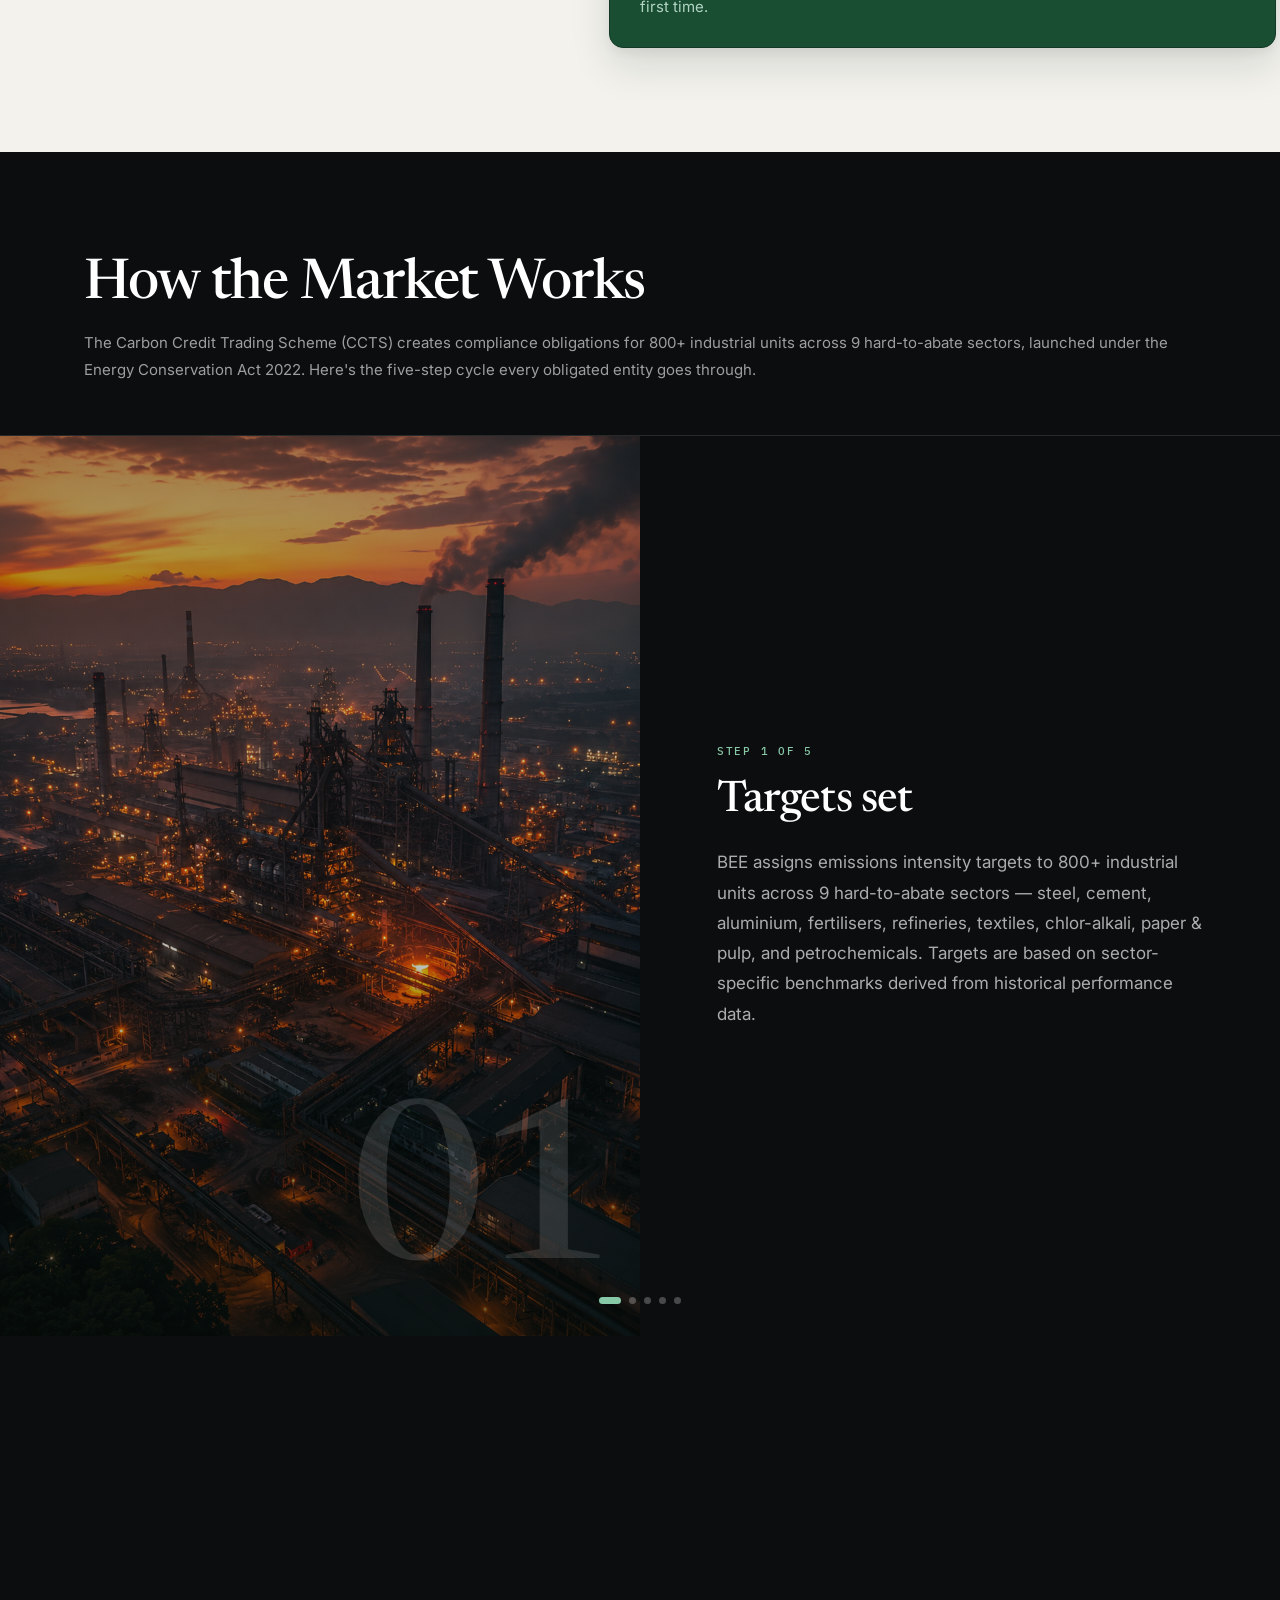
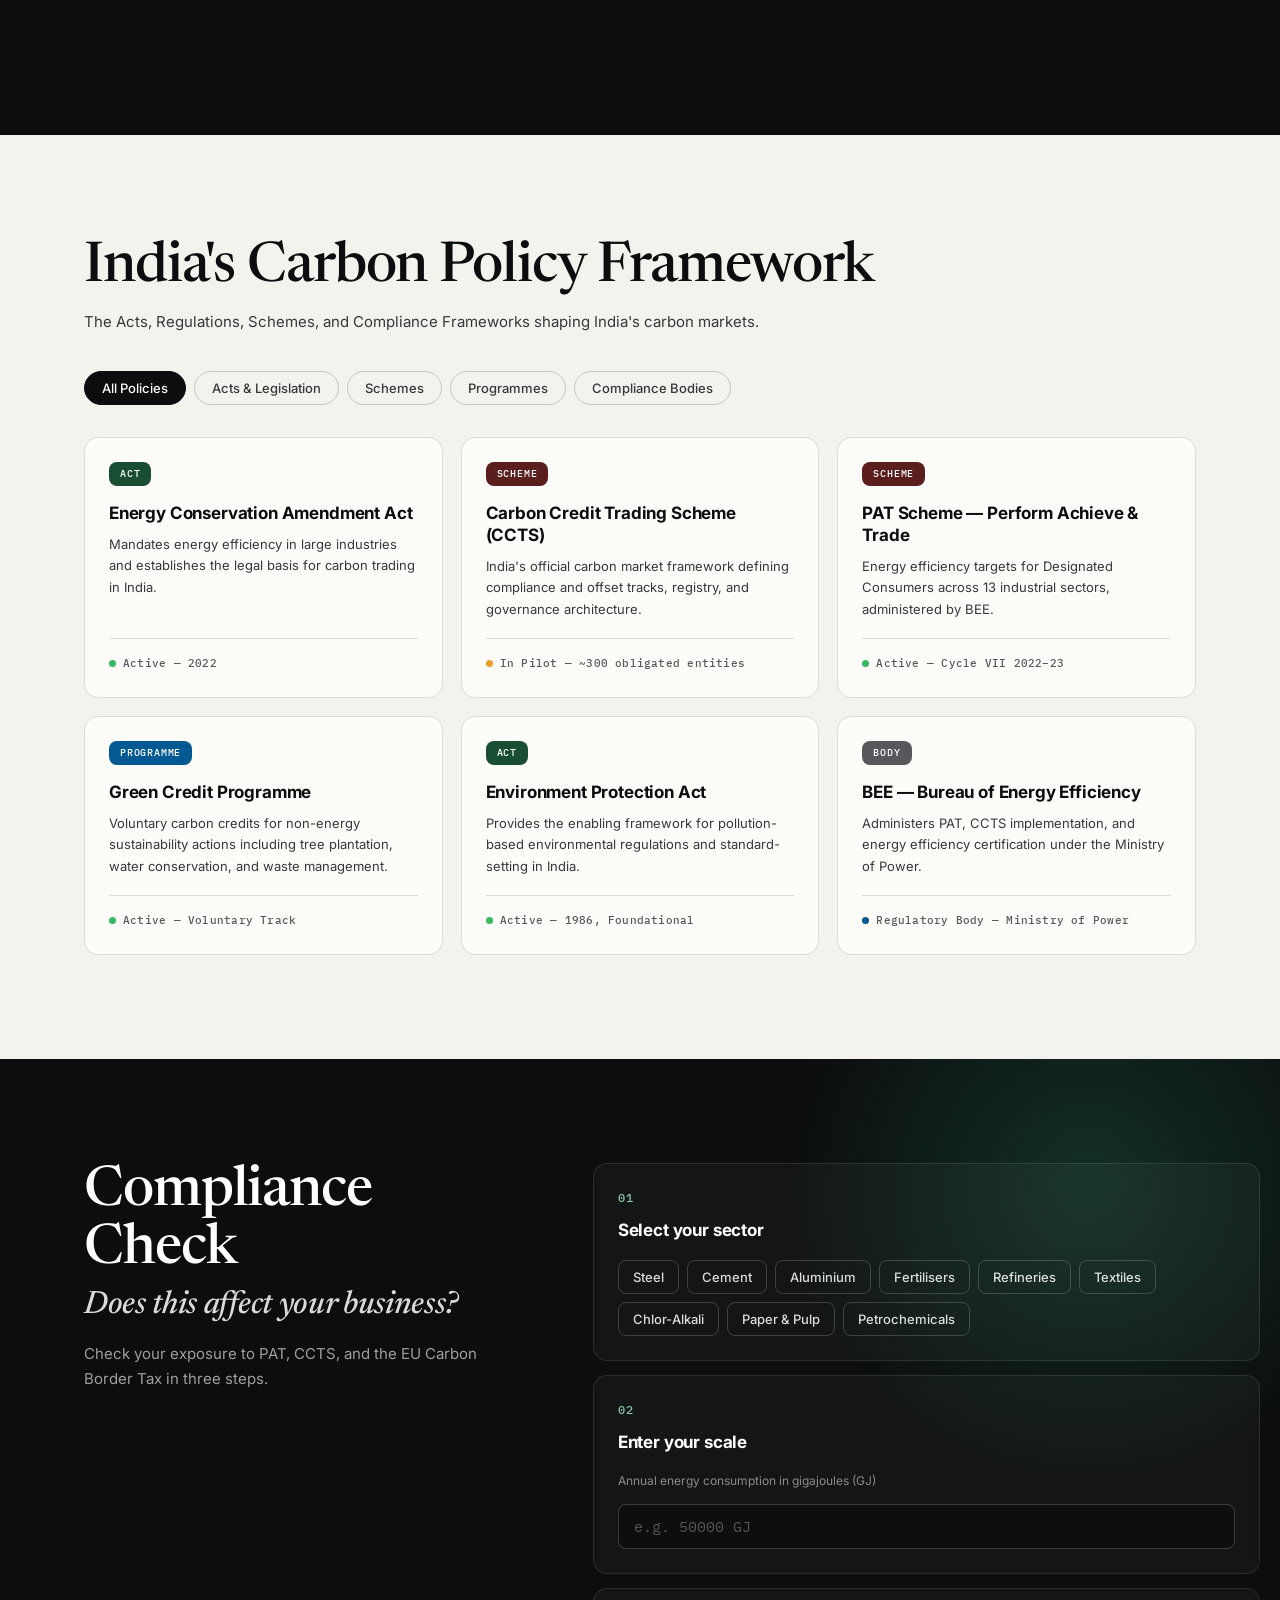
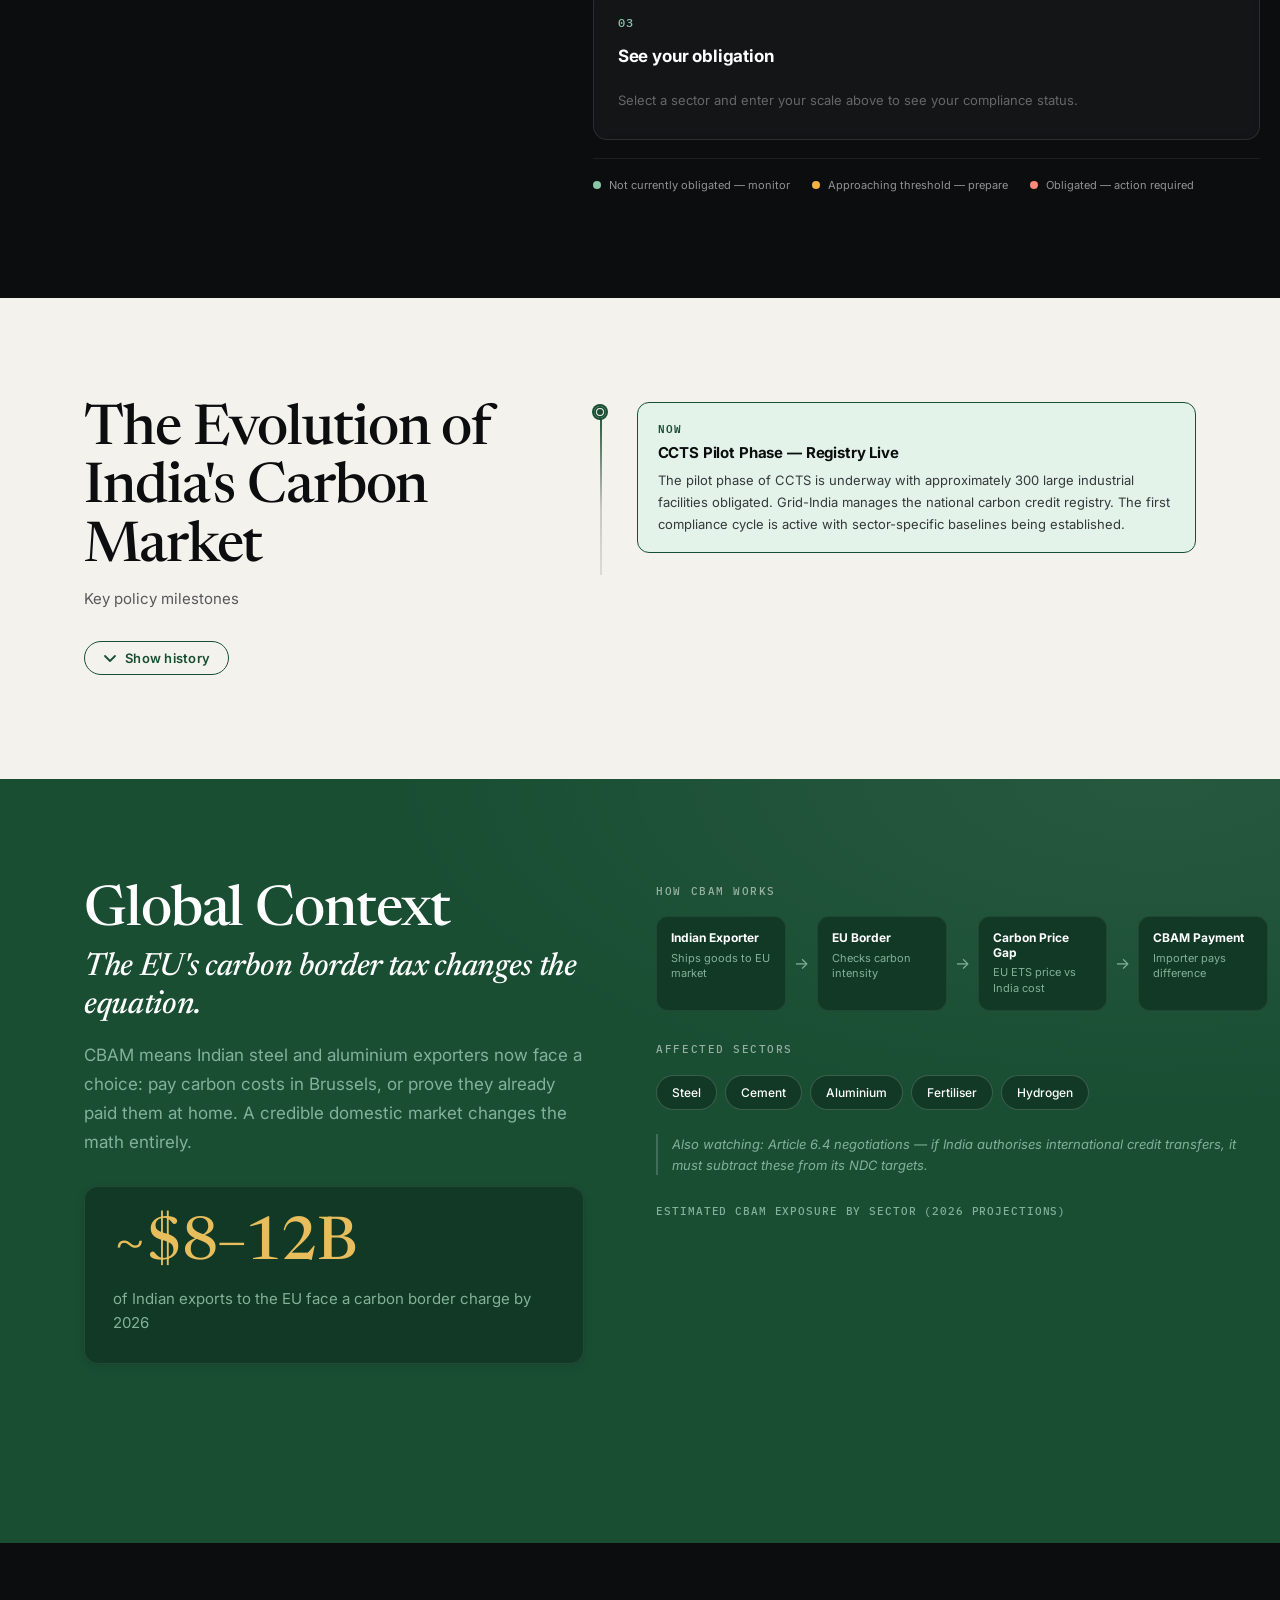
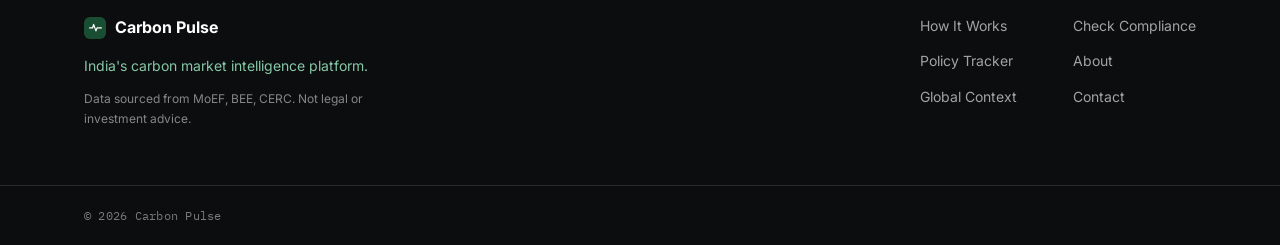
==== commit fdf0aee0: "Fix capitalisation: What's in Motion" ====
--- a/india-carbon-monitor.html
+++ b/india-carbon-monitor.html
@@ -711,7 +711,7 @@
 <section id="news" aria-labelledby="news-heading">
   <div class="news-inner">
     <div class="news-header" data-reveal>
-      <h2 class="section-heading" id="news-heading">What's In Motion</h2>
+      <h2 class="section-heading" id="news-heading">What's in Motion</h2>
       <a href="#" class="news-all-link arrow-link">All updates <span class="arrow" aria-hidden="true">→</span></a>
     </div>
     <p class="news-date-line">Tracking 25 June 2026 · <span style="color:var(--ink-3);">Last reviewed 25 June 2026 · 4 active threads</span></p>
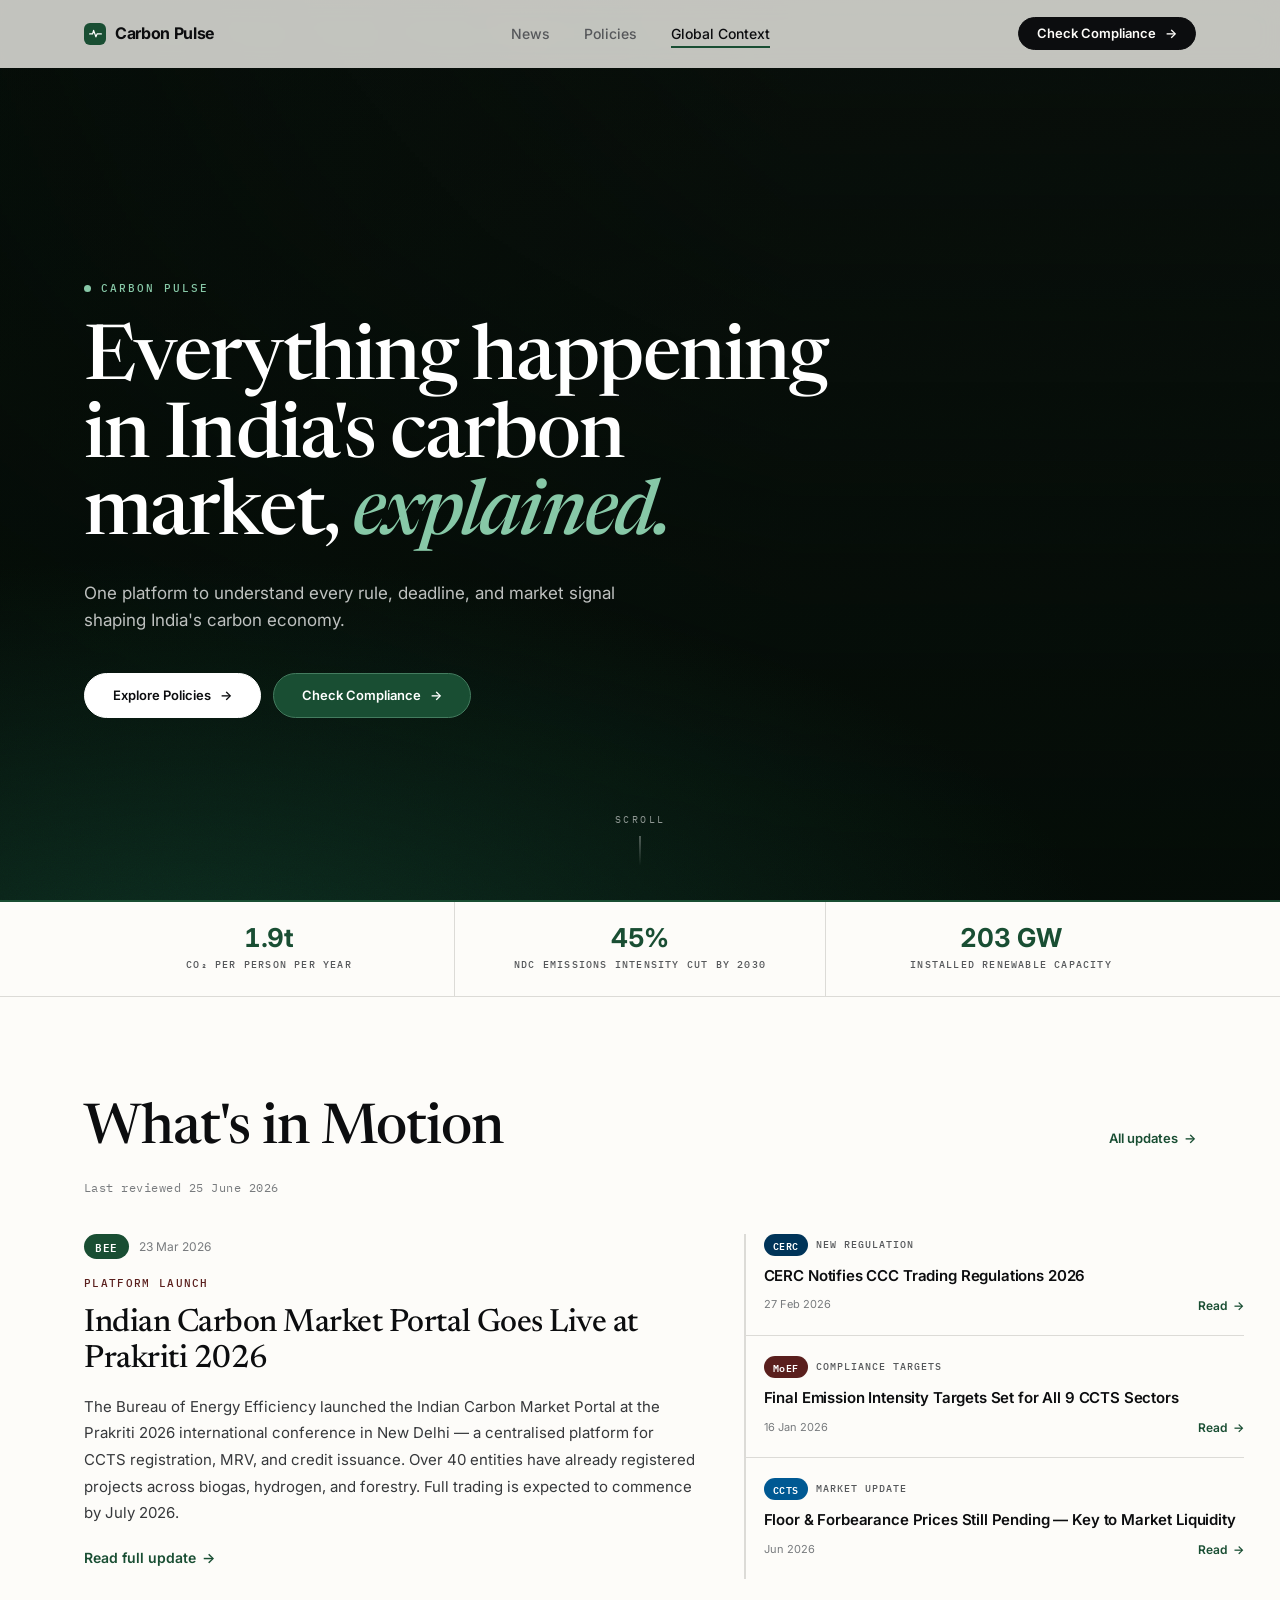
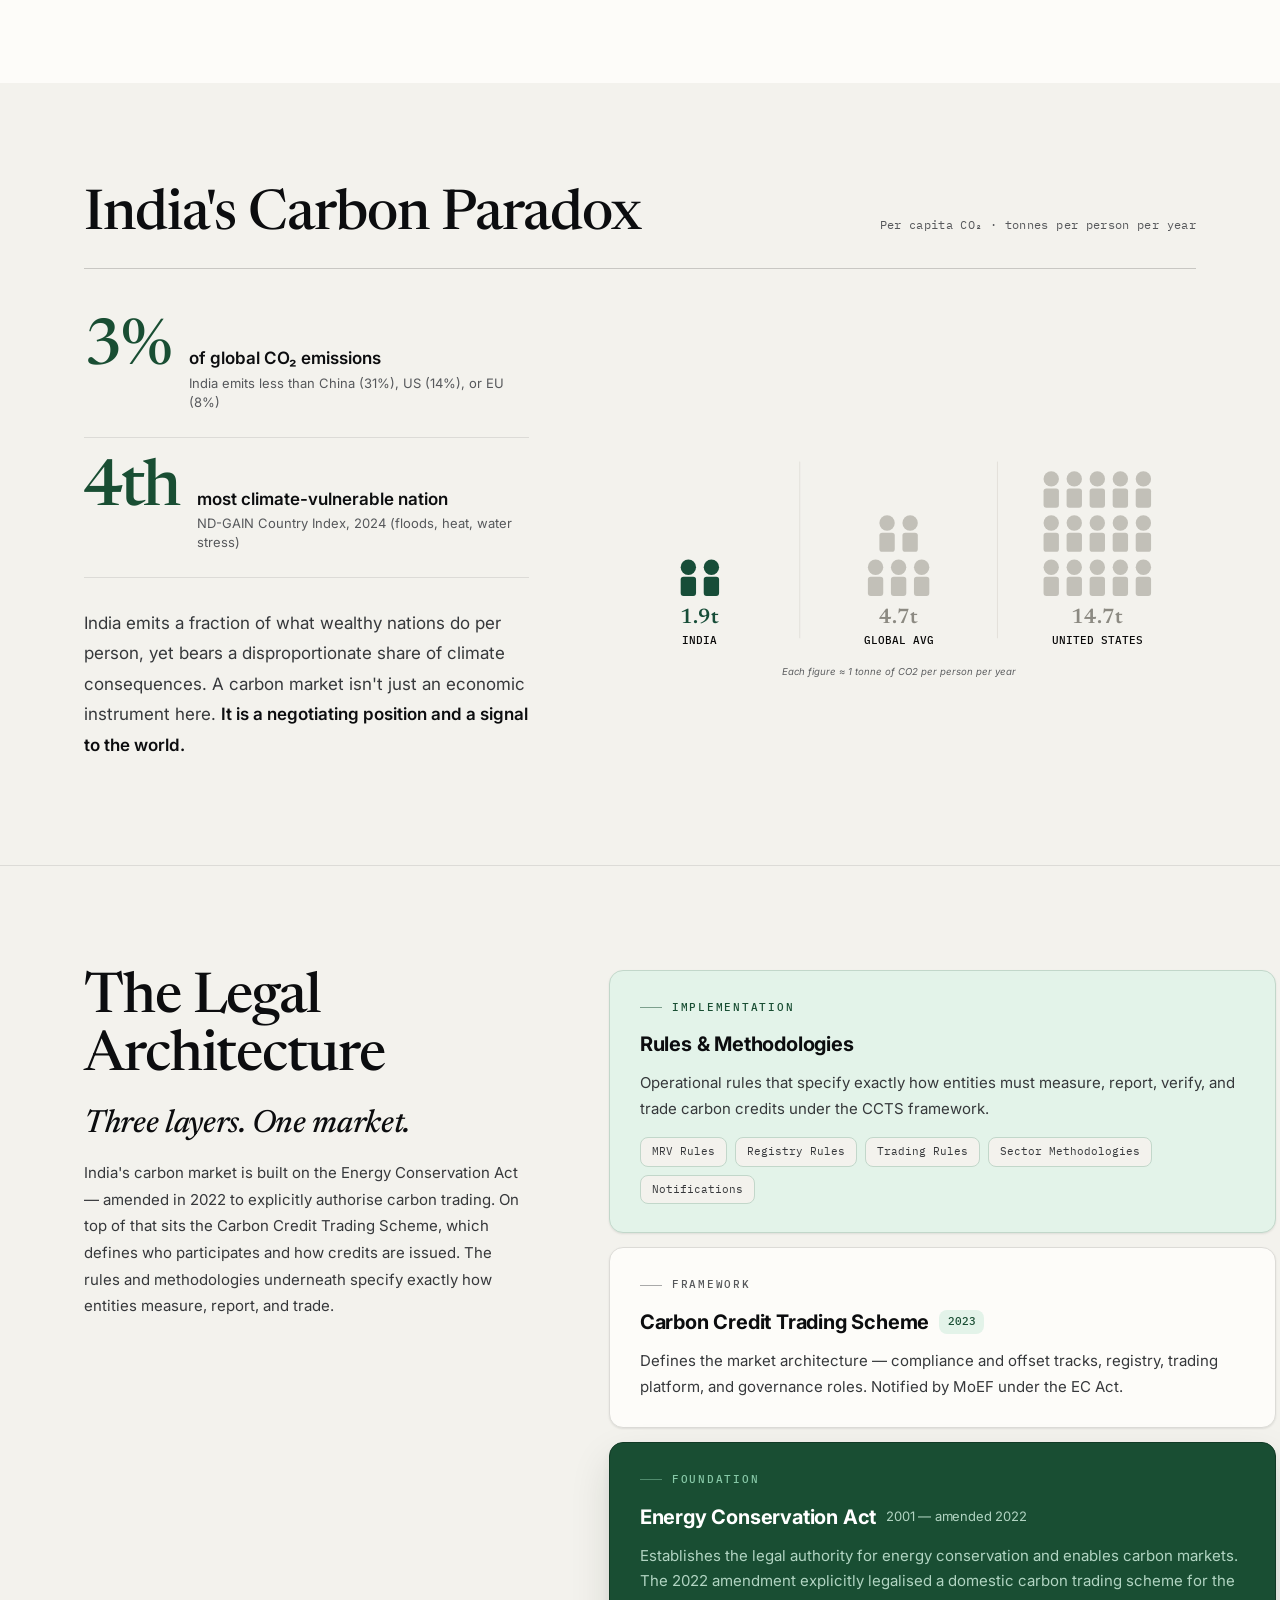
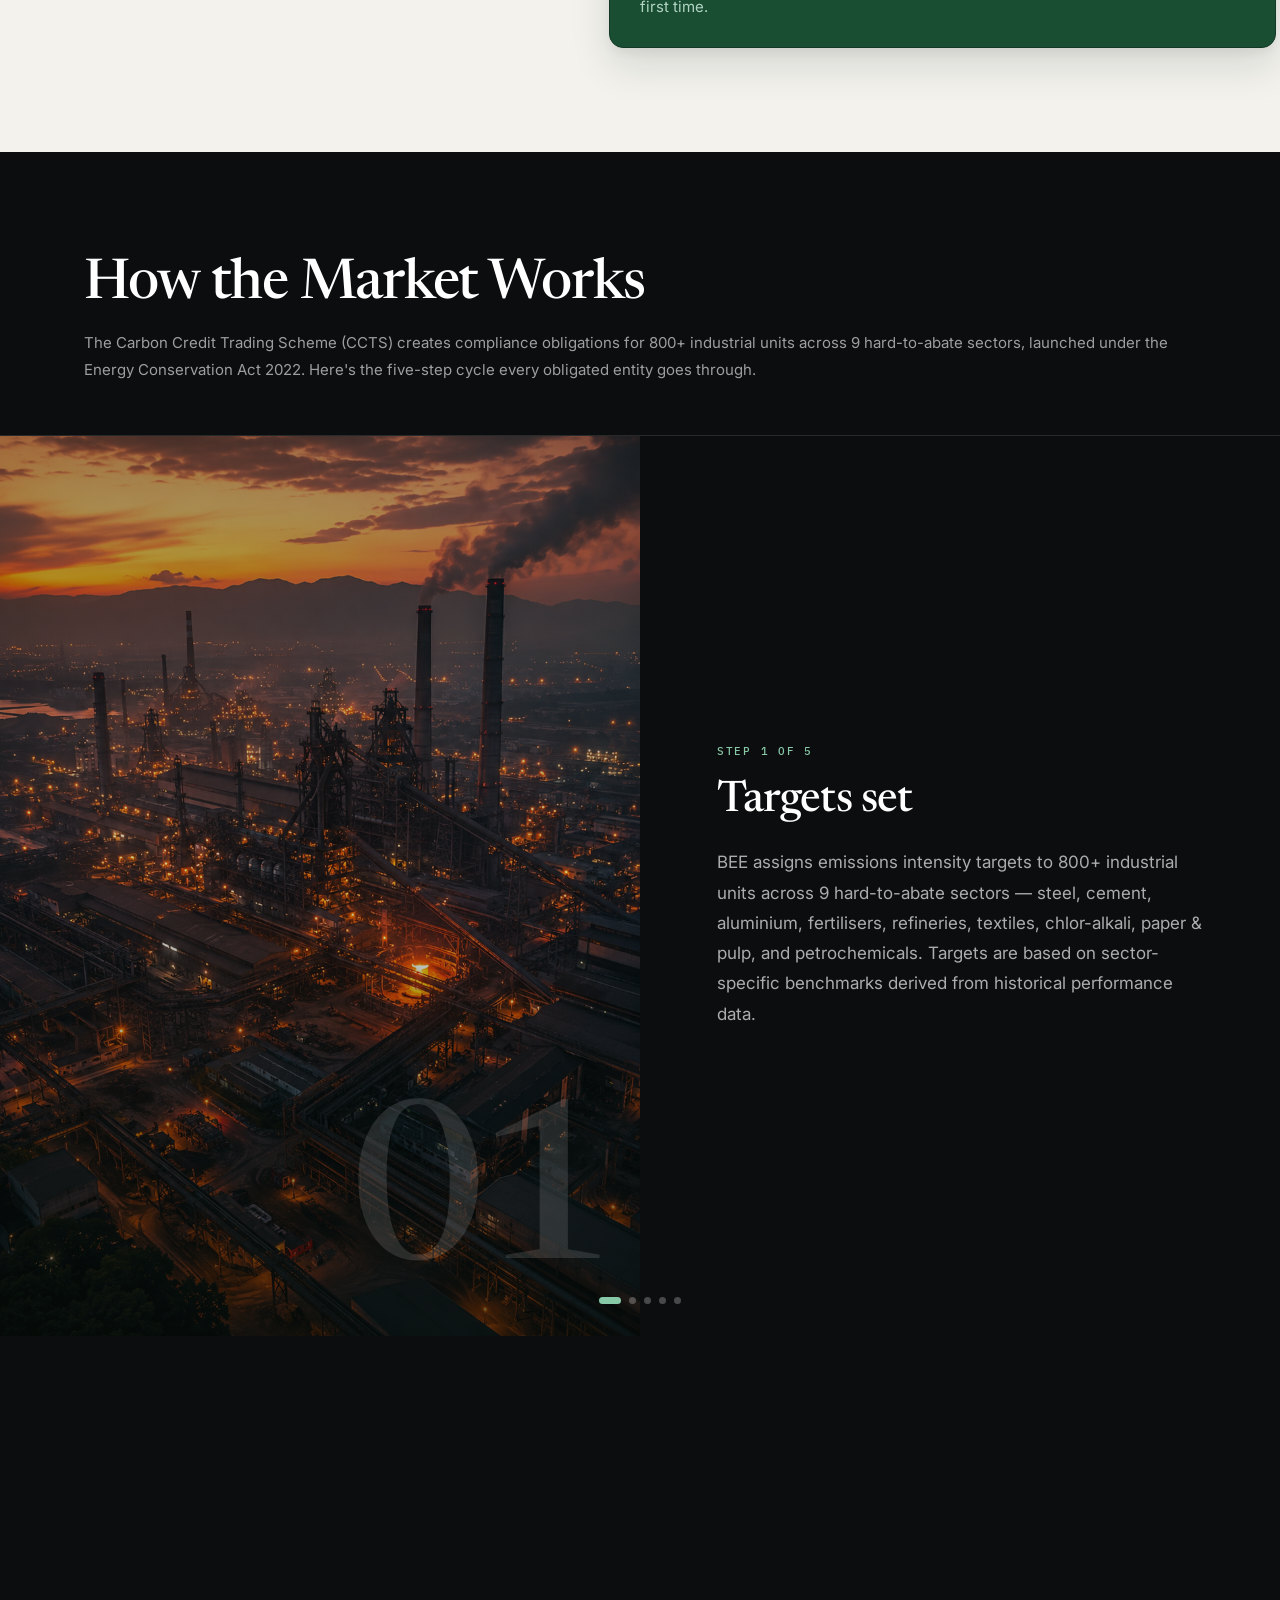
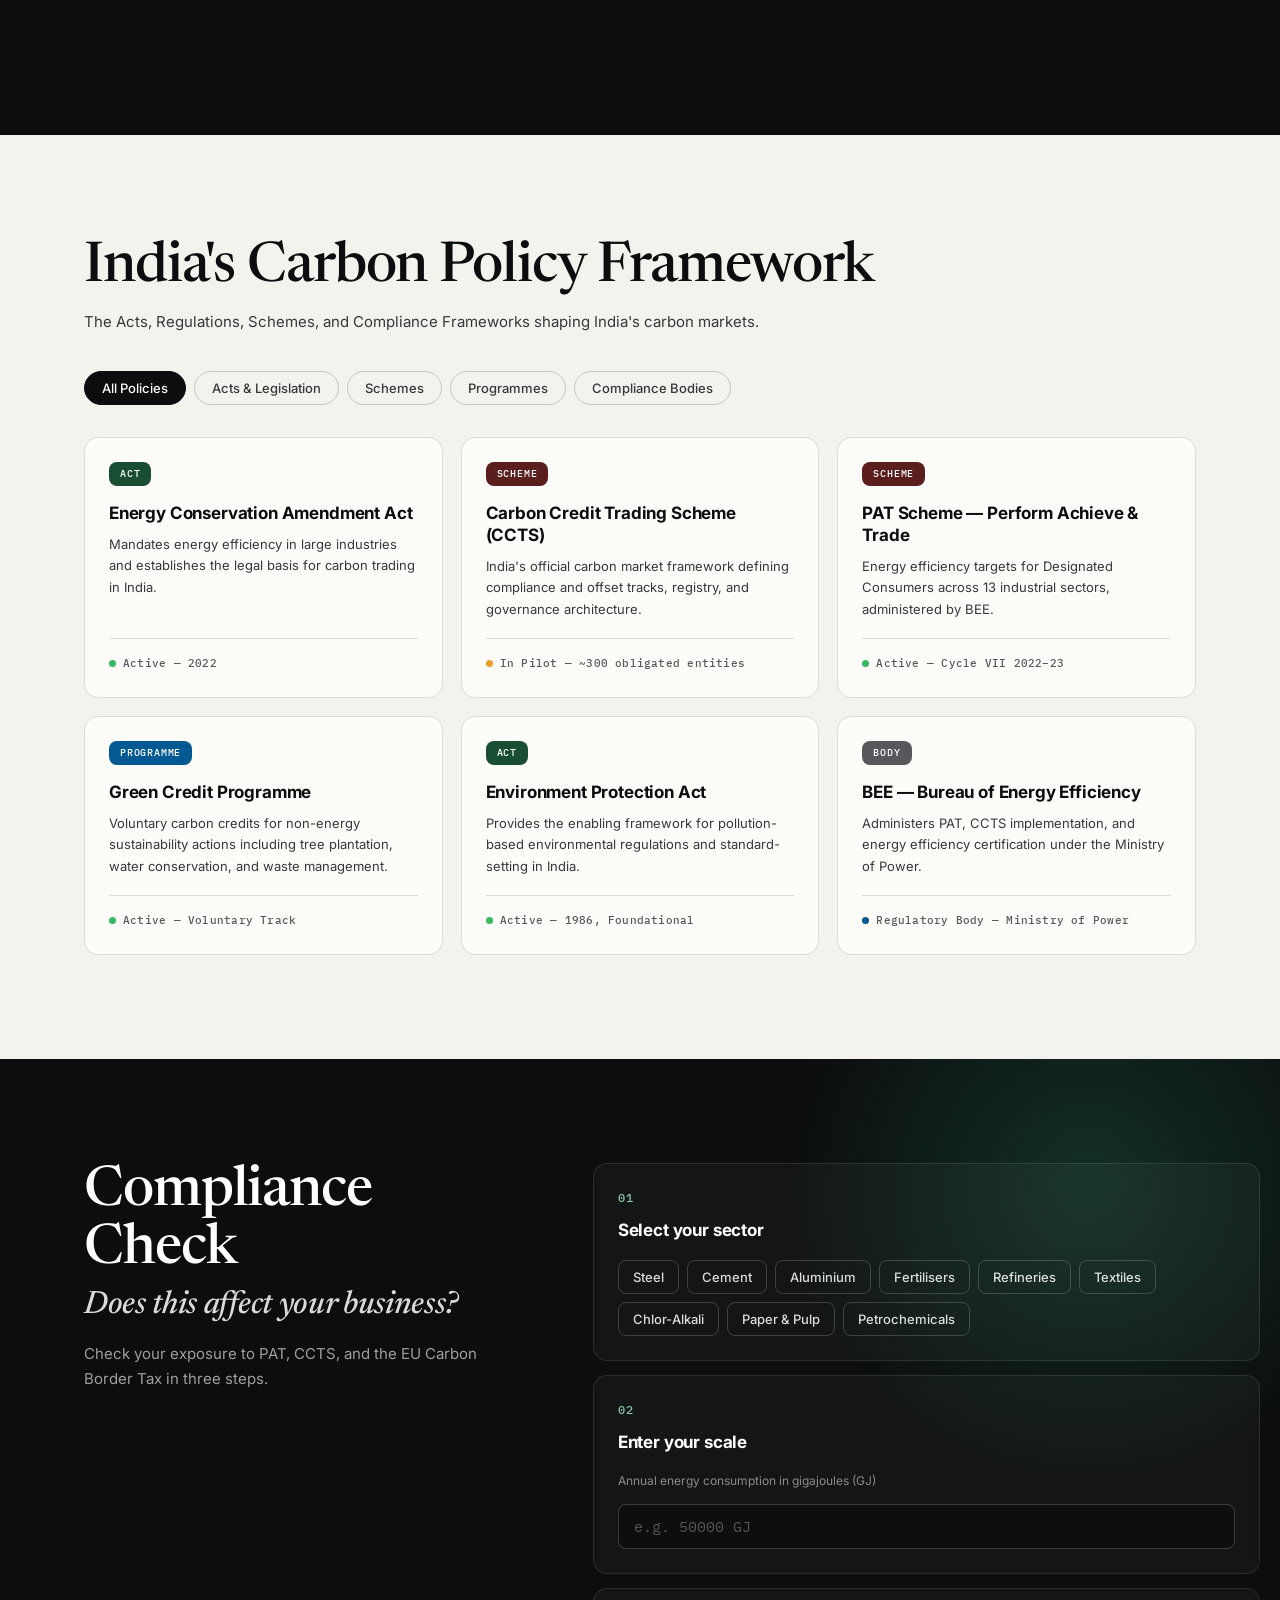
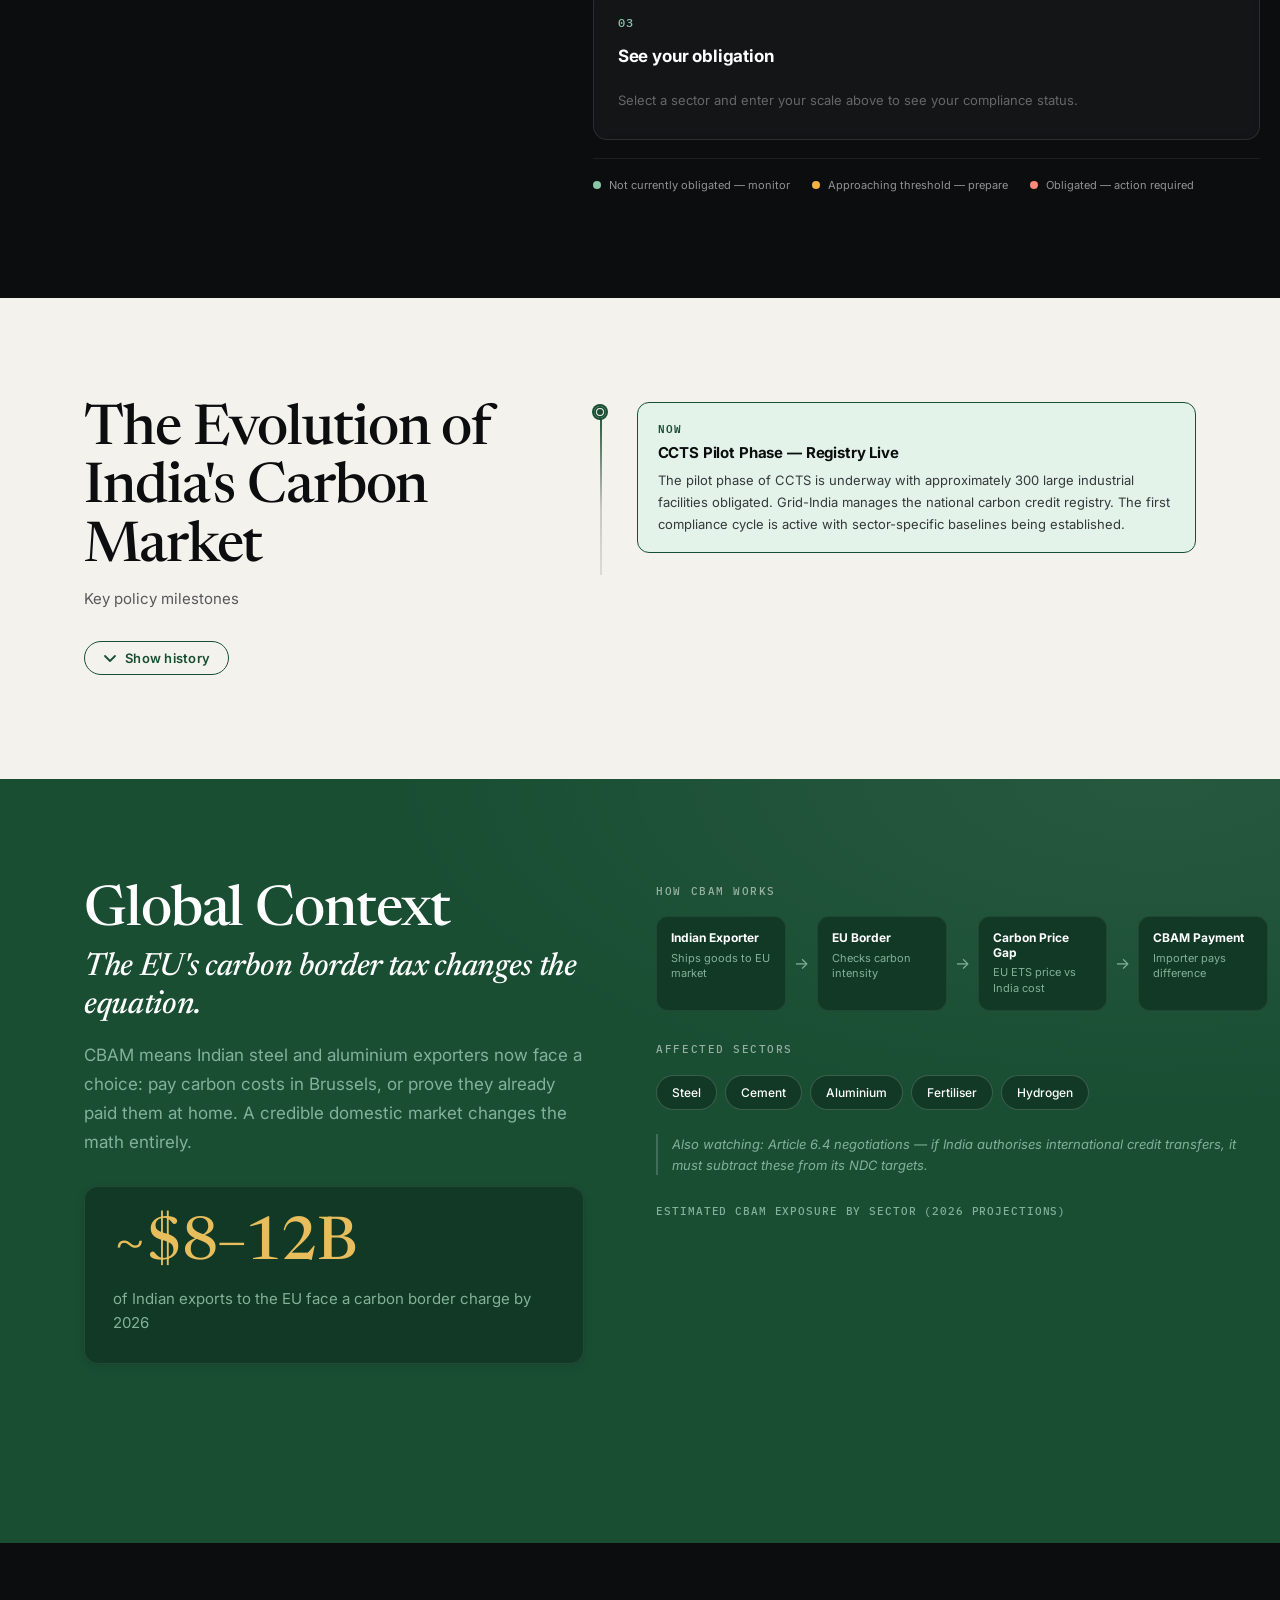
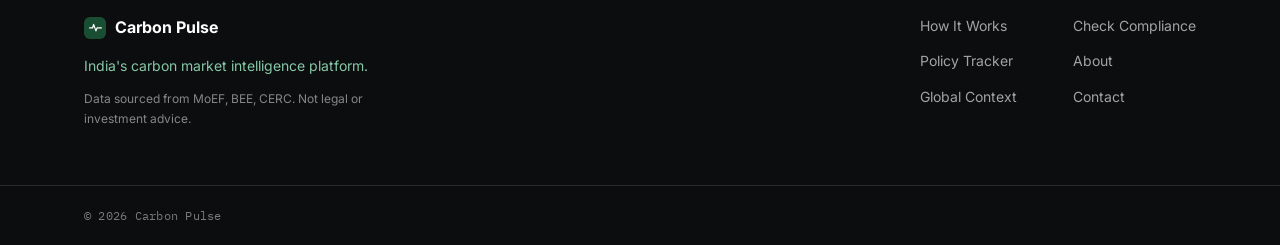
==== commit d40edc0a: "Simplify news date line to Last reviewed only" ====
--- a/india-carbon-monitor.html
+++ b/india-carbon-monitor.html
@@ -714,7 +714,7 @@
       <h2 class="section-heading" id="news-heading">What's in Motion</h2>
       <a href="#" class="news-all-link arrow-link">All updates <span class="arrow" aria-hidden="true">→</span></a>
     </div>
-    <p class="news-date-line">Tracking 25 June 2026 · <span style="color:var(--ink-3);">Last reviewed 25 June 2026 · 4 active threads</span></p>
+    <p class="news-date-line">Last reviewed 25 June 2026</p>
 
     <div class="news-grid">
       <div class="news-featured" data-reveal>
